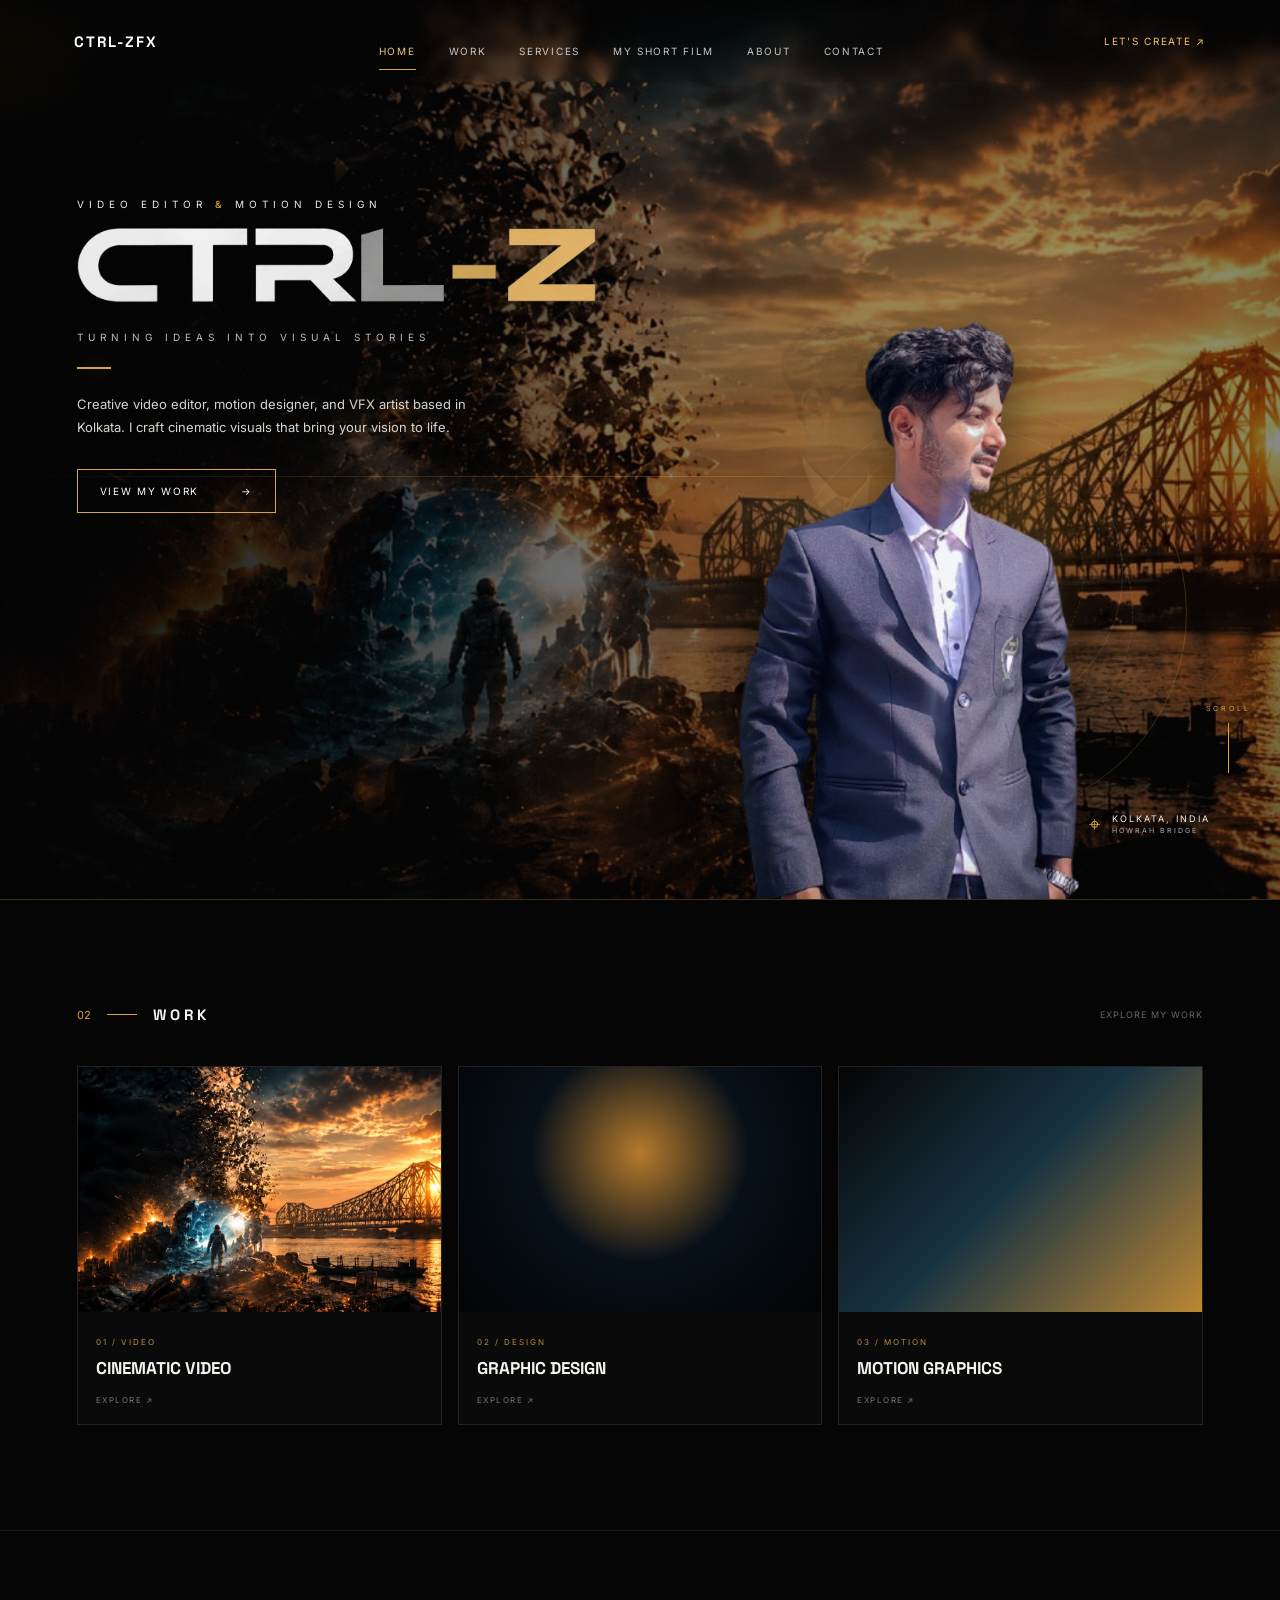
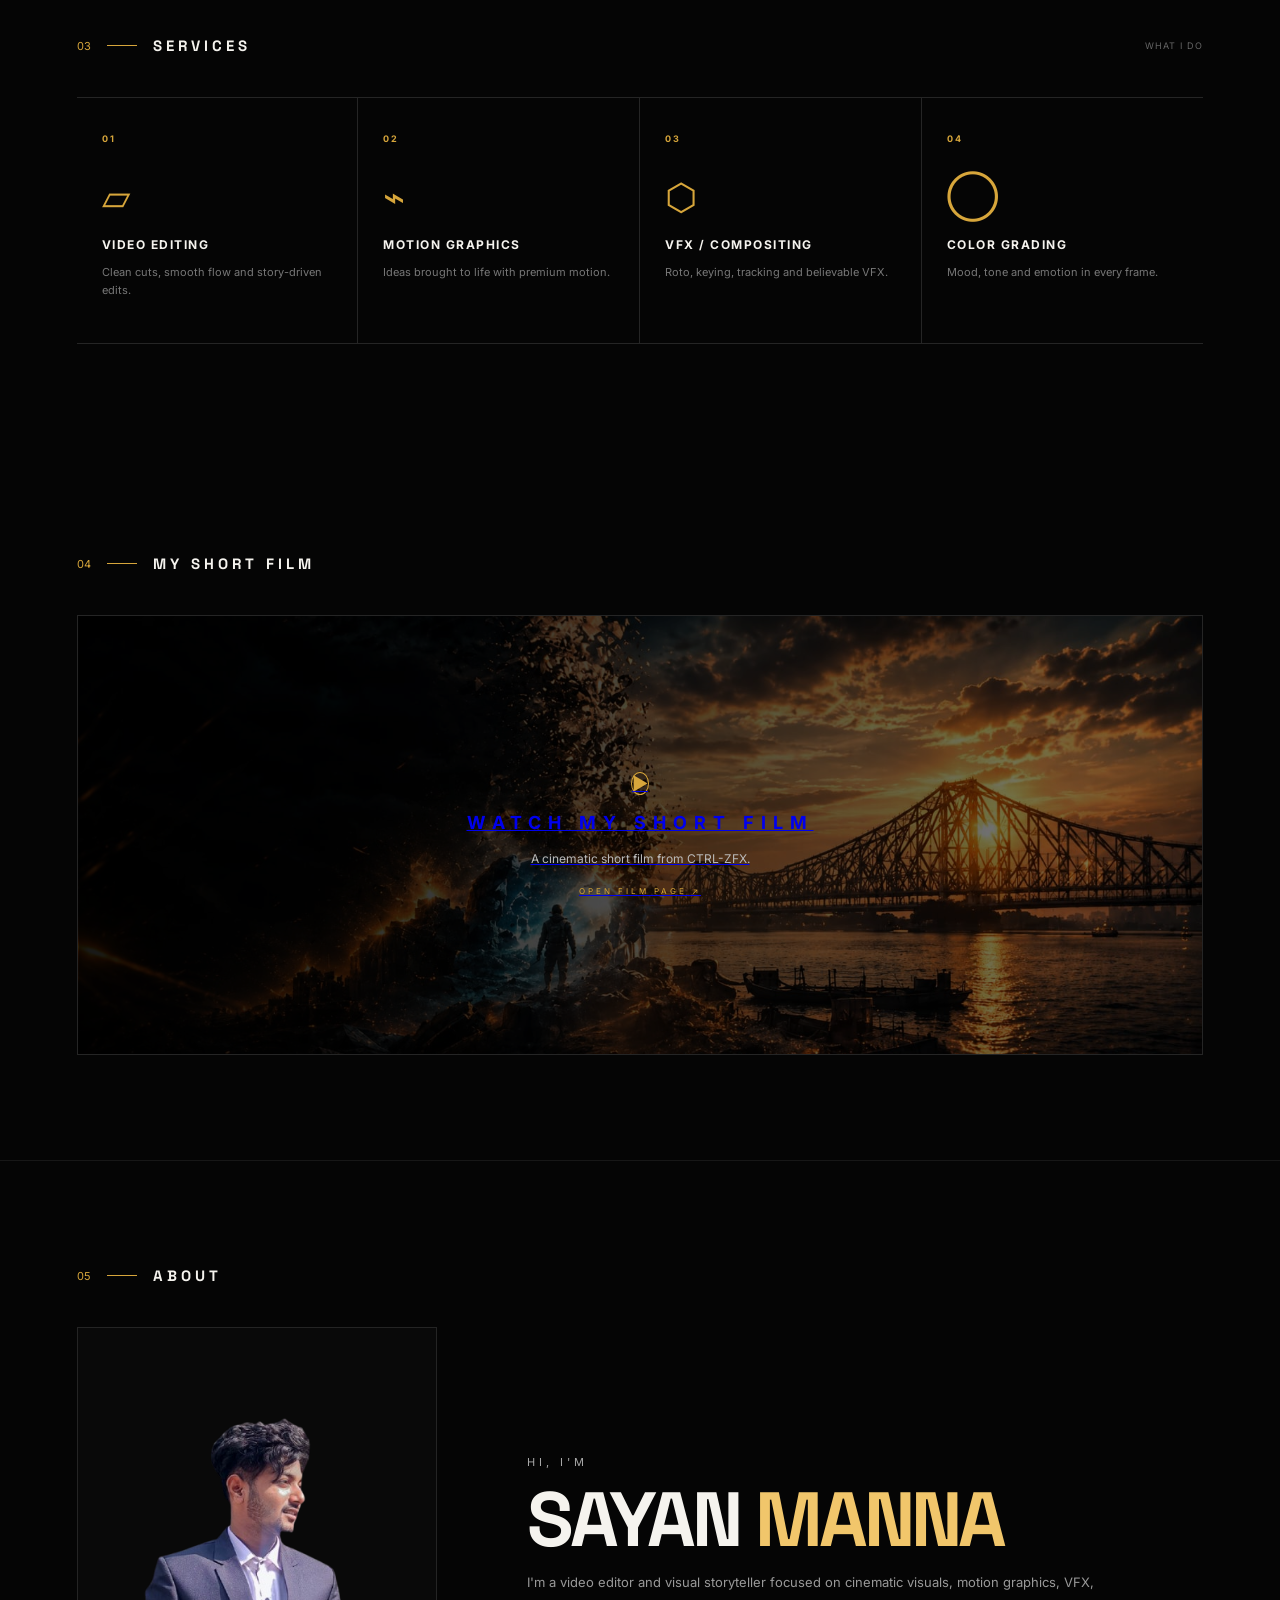
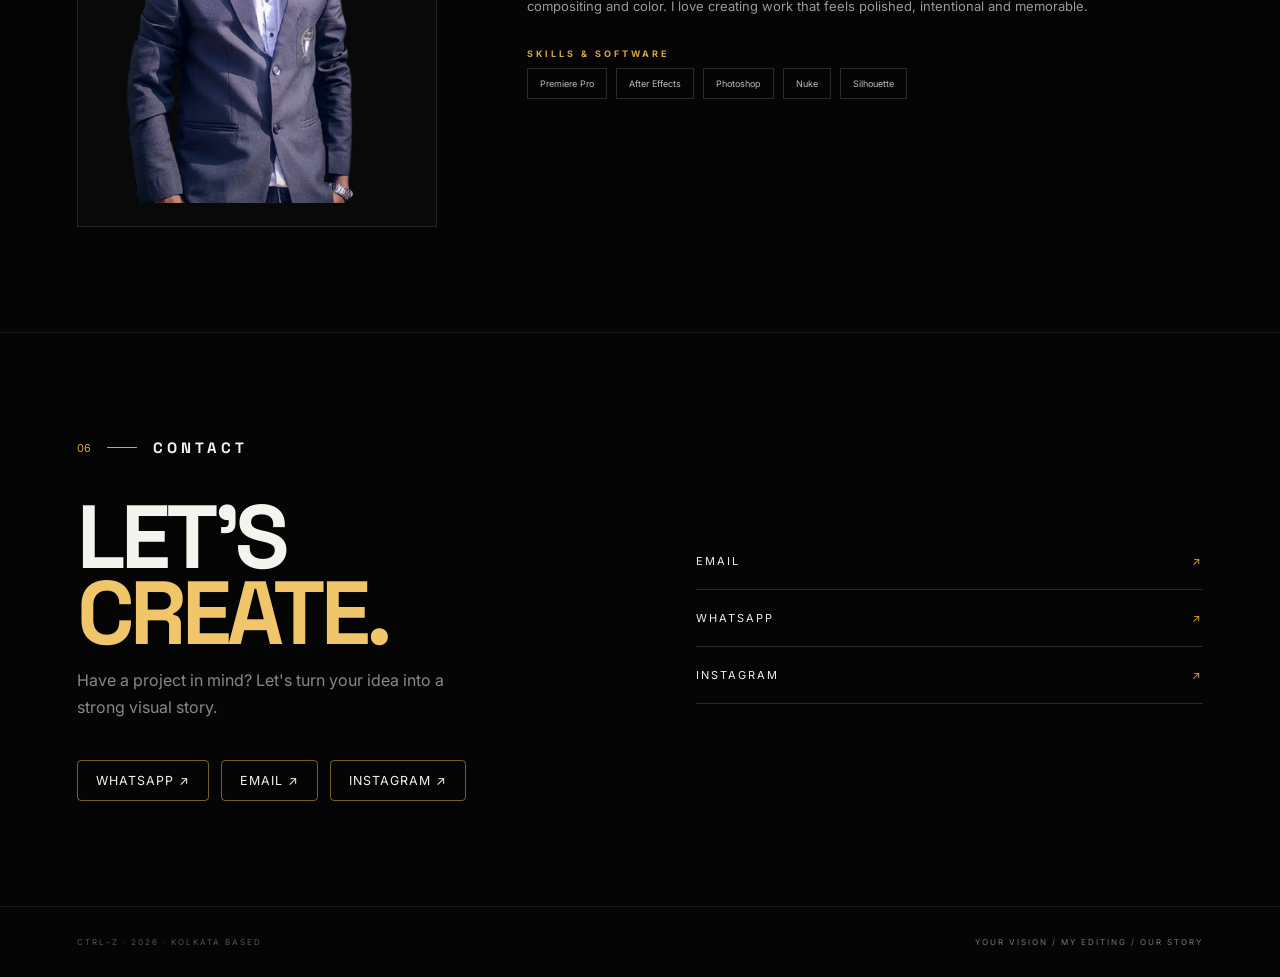
==== index.html @ b998c4f8 "Add files via upload" ====
<!doctype html>
<html lang="en">
<head>
<meta charset="utf-8"><meta name="viewport" content="width=device-width,initial-scale=1">
<meta name="description" content="Sayan Manna — Video Editor, Motion Designer & VFX Artist based in Kolkata.">
<title>Sayan Manna — Video Editor & Motion Design</title>
<link rel="preconnect" href="https://fonts.googleapis.com"><link rel="preconnect" href="https://fonts.gstatic.com" crossorigin>
<link href="https://fonts.googleapis.com/css2?family=Inter:wght@300;400;500;600;700;800&family=Space+Grotesk:wght@400;500;600;700&display=swap" rel="stylesheet">
<link rel="stylesheet" href="style.css">
</head>
<body>
<div class="grain"></div><div class="cursor-glow"></div>
<header class="nav" id="top">
  <a class="brand" href="#home"><span class="brand-name">CTRL-ZFX</span></a>
  <nav class="nav-links"><a class="active" href="#home">HOME</a><a href="#work">WORK</a><a href="#services">SERVICES</a><a href="my-short-film.html">MY SHORT FILM</a><a href="#about">ABOUT</a><a href="#contact">CONTACT</a></nav>
  <a class="nav-cta" href="#contact">LET'S CREATE <span>↗</span></a><button class="menu-btn" aria-label="Open menu">☰</button>
</header>

<main>
<section class="hero" id="home">
  <div class="hero-bg-wrap" aria-hidden="true">
    <img src="assets/hero-bg.png" class="hero-bg" alt="">
    <div class="hero-vignette"></div><div class="hero-gold-light"></div><div class="particles p1"></div><div class="particles p2"></div>
    <div class="horizon-line"></div>
  </div>
  <div class="hero-copy">
    <div class="eyebrow">VIDEO EDITOR <b>&</b> MOTION DESIGN</div>
    <div class="hero-logo-wrap"><img class="hero-logo" src="assets/ctrl-zfx-logo.png" alt="CTRL-ZFX logo"></div>
    <div class="tagline">TURNING IDEAS INTO VISUAL STORIES</div><div class="gold-line"></div>
    <p>Creative video editor, motion designer, and VFX artist based in Kolkata. I craft cinematic visuals that bring your vision to life.</p>
    <a class="button" href="#work">VIEW MY WORK <span>→</span></a>
  </div>
  <div class="hero-person-wrap" aria-hidden="true">
    <div class="orbit orbit-a"></div><div class="orbit orbit-b"></div><div class="person-aura"></div>
    <img src="assets/sayan-cutout.png" class="hero-person" alt="Sayan Manna">
    <div class="vfx-echo"><img src="assets/sayan-cutout.png" alt=""></div>
  </div>
  <div class="location"><span>⌖</span><div>KOLKATA, INDIA<br><small>HOWRAH BRIDGE</small></div></div>
  <div class="scroll-cue"><span>SCROLL</span><i></i></div>
</section>

<section class="work section" id="work">
  <div class="section-head"><span>02</span><i></i><h2>WORK</h2><em>EXPLORE MY WORK</em></div>
  <div class="work-grid category-grid">
    <a class="project category-card" href="cinematic-video.html"><div class="project-image one"></div><div class="project-meta"><small>01 / VIDEO</small><b>CINEMATIC VIDEO</b><span>EXPLORE ↗</span></div></a>
    <a class="project category-card" href="graphic-design.html"><div class="project-image two"></div><div class="project-meta"><small>02 / DESIGN</small><b>GRAPHIC DESIGN</b><span>EXPLORE ↗</span></div></a>
    <a class="project category-card" href="motion-graphics.html"><div class="project-image three"></div><div class="project-meta"><small>03 / MOTION</small><b>MOTION GRAPHICS</b><span>EXPLORE ↗</span></div></a>
  </div>
</section>

<section class="services section" id="services">
  <div class="section-head"><span>03</span><i></i><h2>SERVICES</h2><em>WHAT I DO</em></div>
  <div class="services-grid">
    <div><strong>01</strong><div class="icon">▱</div><h3>VIDEO EDITING</h3><p>Clean cuts, smooth flow and story-driven edits.</p></div>
    <div><strong>02</strong><div class="icon">⌁</div><h3>MOTION GRAPHICS</h3><p>Ideas brought to life with premium motion.</p></div>
    <div><strong>03</strong><div class="icon">⬡</div><h3>VFX / COMPOSITING</h3><p>Roto, keying, tracking and believable VFX.</p></div>
    <div><strong>04</strong><div class="icon">◯</div><h3>COLOR GRADING</h3><p>Mood, tone and emotion in every frame.</p></div>
  </div>
</section>

<section class="showreel section" id="showreel">
  <div class="section-head"><span>04</span><i></i><h2>MY SHORT FILM</h2></div>
  <a class="reel-box reel-link" href="my-short-film.html" aria-label="Open My Short Film page">
    <div class="reel-bg"></div><div class="reel-content"><span class="play">▶</span><h3>WATCH MY SHORT FILM</h3><p>A cinematic short film from CTRL-ZFX.</p><small>OPEN FILM PAGE ↗</small></div>
  </a>
</section>

<section class="about section" id="about">
  <div class="section-head"><span>05</span><i></i><h2>ABOUT</h2></div>
  <div class="about-grid">
    <div class="about-photo"><img src="assets/sayan-cutout.png" alt="Sayan Manna"></div>
    <div class="about-copy"><div class="mini">HI, I'M</div><h2>SAYAN <span>MANNA</span></h2><p>I'm a video editor and visual storyteller focused on cinematic visuals, motion graphics, VFX, compositing and color. I love creating work that feels polished, intentional and memorable.</p><div class="tools"><b>SKILLS & SOFTWARE</b><span>Premiere Pro</span><span>After Effects</span><span>Photoshop</span><span>Nuke</span><span>Silhouette</span></div></div>
  </div>
</section>

<section class="contact section" id="contact">
  <div class="section-head"><span>06</span><i></i><h2>CONTACT</h2></div>
  <div class="contact-grid"><div><h2>LET'S <span>CREATE.</span></h2><p>Have a project in mind? Let's turn your idea into a strong visual story.</p></div><div class="contact-links"><a href="mailto:sayanmannaFX@gmail.com">EMAIL <span>↗</span></a><a href="https://wa.me/919144721044" target="_blank" rel="noopener" target="_blank" rel="noopener">WHATSAPP <span>↗</span></a><a href="https://www.instagram.com/ssayanfx/" target="_blank" rel="noopener" target="_blank" rel="noopener">INSTAGRAM <span>↗</span></a></div></div>

<div class="contact-direct-links" style="display:flex;flex-wrap:wrap;gap:12px;margin-top:22px;">
  <a href="https://wa.me/919144721044" target="_blank" rel="noopener">WHATSAPP ↗</a>
  <a href="mailto:sayanmannaFX@gmail.com">EMAIL ↗</a>
  <a href="https://www.instagram.com/ssayanfx/" target="_blank" rel="noopener">INSTAGRAM ↗</a>
</div>

</section>
</main>
<footer>CTRL-Z · 2026 · KOLKATA BASED <span>YOUR VISION / MY EDITING / OUR STORY</span></footer>
<script src="script.js"></script>
</body></html>
---- style.css ----
:root{--bg:#050505;--gold:#d7a63b;--gold2:#f1c66b;--text:#f5f3ee;--muted:#9a9892;--line:rgba(215,166,59,.25)}*{box-sizing:border-box}html{scroll-behavior:smooth}body{margin:0;background:var(--bg);color:var(--text);font-family:Inter,Arial,sans-serif;overflow-x:hidden}.grain{position:fixed;inset:0;z-index:100;pointer-events:none;opacity:.045;background-image:url("data:image/svg+xml,%3Csvg xmlns='http://www.w3.org/2000/svg' width='160' height='160'%3E%3Cfilter id='n'%3E%3CfeTurbulence type='fractalNoise' baseFrequency='.8' numOctaves='3'/%3E%3C/filter%3E%3Crect width='100%25' height='100%25' filter='url(%23n)'/%3E%3C/svg%3E")}.cursor-glow{position:fixed;width:280px;height:280px;border-radius:50%;pointer-events:none;z-index:2;background:radial-gradient(circle,rgba(215,166,59,.08),transparent 68%);transform:translate(-50%,-50%)}.nav{position:fixed;z-index:80;left:0;right:0;top:0;height:82px;padding:0 5.8%;display:flex;align-items:center;background:linear-gradient(180deg,rgba(0,0,0,.82),rgba(0,0,0,0));backdrop-filter:blur(6px)}.brand{align-items:center;display:flex;align-items:center;gap:17px;color:#fff;text-decoration:none}.brand-name{font-family:"Space Grotesk";font-size:15px;letter-spacing:2px;font-weight:700;color:#fff}.brand-name::first-letter{color:#fff}
.brand-name{font-family:"Space Grotesk";font-size:15px;letter-spacing:2px;font-weight:700;color:#fff}.nav-links{display:flex;gap:33px;margin:auto}.nav-links a,.nav-cta{font-size:10px;letter-spacing:1.7px;color:#eee;text-decoration:none}.nav-links a{padding:32px 0 12px;opacity:.82}.nav-links a:hover,.nav-links a.active{color:var(--gold2);opacity:1}.nav-links a.active{border-bottom:1px solid var(--gold)}.nav-cta{color:var(--gold2)!important}.menu-btn{display:none;margin-left:auto;background:none;border:0;color:white;font-size:25px}.hero{height:100svh;min-height:720px;position:relative;overflow:hidden;border-bottom:1px solid var(--line);isolation:isolate}.hero-bg-wrap{position:absolute;inset:0;z-index:-5;overflow:hidden;background:#030405}.hero-bg{position:absolute;width:100%;height:100%;object-fit:cover;object-position:center;filter:brightness(.68) contrast(1.08) saturate(.92);animation:heroPan 18s ease-in-out infinite alternate}.hero-vignette{position:absolute;inset:0;background:radial-gradient(circle at 72% 45%,transparent 0 18%,rgba(0,0,0,.22) 45%,rgba(0,0,0,.82) 100%),linear-gradient(90deg,rgba(0,0,0,.72),rgba(0,0,0,.22) 50%,rgba(0,0,0,.12))}.hero-gold-light{position:absolute;width:45vw;height:45vw;right:3%;top:12%;border-radius:50%;background:radial-gradient(circle,rgba(232,171,60,.2),transparent 65%);filter:blur(22px);animation:pulse 6s ease-in-out infinite}.particles{position:absolute;inset:0;opacity:.3;background-image:radial-gradient(circle,rgba(238,187,83,.8) 0 1px,transparent 1.6px);background-size:95px 95px;mask-image:linear-gradient(90deg,transparent 5%,black 40%,transparent 90%)}.p1{animation:particleMove 20s linear infinite}.p2{background-size:145px 145px;opacity:.14;animation:particleMove 28s linear infinite reverse}.horizon-line{position:absolute;left:0;right:0;top:53%;height:1px;background:linear-gradient(90deg,transparent,rgba(215,166,59,.3),transparent);animation:linePulse 5s ease-in-out infinite}.hero-copy{position:absolute;z-index:10;left:6%;top:22%;width:43%}.eyebrow,.tagline{font-size:10px;letter-spacing:5px}.eyebrow b{color:var(--gold);font-weight:500}.hero-logo-wrap{margin:18px 0 26px;width:min(520px,100%);display:flex;align-items:center}.hero-logo{display:block;width:min(520px,100%);height:auto;object-fit:contain;filter:drop-shadow(0 8px 22px rgba(0,0,0,.45));animation:logoFloat 6s ease-in-out infinite}.tagline{color:#c6c3bc;margin-top:28px}.gold-line{width:34px;height:2px;background:var(--gold);margin:24px 0;box-shadow:0 0 18px rgba(215,166,59,.35)}.hero-copy>p{max-width:420px;font-size:13px;line-height:1.75;color:#d7d5cf}.button{display:inline-flex;gap:42px;align-items:center;margin-top:18px;padding:15px 22px;border:1px solid var(--gold);color:white;text-decoration:none;font-size:10px;letter-spacing:1.7px;transition:.35s}.button:hover{background:var(--gold);color:#050505;box-shadow:0 0 35px rgba(215,166,59,.2)}.hero-person-wrap{position:absolute;right:6%;bottom:0;width:42%;height:91%;z-index:8;display:flex;justify-content:center;align-items:flex-end}.hero-person{height:100%;max-width:100%;object-fit:contain;object-position:bottom center;position:relative;z-index:4;filter:drop-shadow(0 18px 28px rgba(0,0,0,.6));animation:float 6s ease-in-out infinite}.person-aura{position:absolute;bottom:7%;width:62%;height:75%;background:radial-gradient(ellipse,rgba(221,163,58,.28),transparent 65%);filter:blur(24px);animation:pulse 5s ease-in-out infinite}.vfx-echo{position:absolute;z-index:2;width:72%;height:76%;bottom:8%;left:-4%;opacity:.13;filter:grayscale(1) sepia(.5) blur(.3px);mask-image:linear-gradient(90deg,transparent,black 45%,transparent 85%);animation:echo 5s ease-in-out infinite}.vfx-echo img{height:100%;transform:translateX(-10%) scale(.95)}.orbit{position:absolute;border:1px solid rgba(215,166,59,.22);border-radius:50%;aspect-ratio:1;right:3%;bottom:10%;width:76%;z-index:1}.orbit:after{content:"";position:absolute;inset:13%;border:1px dashed rgba(215,166,59,.18);border-radius:50%}.orbit-a{animation:spin 14s linear infinite}.orbit-b{width:54%;bottom:22%;right:15%;border-color:rgba(255,255,255,.1);animation:spin 9s linear infinite reverse}.location{position:absolute;right:5.5%;bottom:7%;z-index:12;display:flex;gap:10px;align-items:center;font-size:9px;letter-spacing:2px}.location span{font-size:20px;color:var(--gold)}.location small{font-size:7px;color:#aaa}.scroll-cue{position:absolute;right:2.3%;bottom:14%;display:flex;flex-direction:column;align-items:center;gap:10px;color:var(--gold);font-size:7px;letter-spacing:3px}.scroll-cue i{width:1px;height:50px;background:var(--gold);animation:scrollLine 2s ease-in-out infinite}.section{padding:105px 6%;background:#050505}.section-head{display:flex;align-items:center;gap:16px;margin-bottom:42px}.section-head>span{font-size:11px;color:var(--gold)}.section-head>i{width:30px;height:1px;background:var(--gold)}.section-head h2{margin:0;font-family:"Space Grotesk";font-size:15px;letter-spacing:4px}.section-head em{margin-left:auto;font-style:normal;color:#666;font-size:9px;letter-spacing:1px}.work-grid{display:grid;grid-template-columns:1.3fr 1fr 1fr;gap:16px}.project{background:#0a0a0a;border:1px solid #222;overflow:hidden;transition:.45s}.project:hover{transform:translateY(-6px);border-color:rgba(215,166,59,.5)}.project.tall{grid-row:span 2}.project-image{height:245px;background-size:cover;background-position:center;transition:.8s}.project.tall .project-image{height:520px}.project:hover .project-image{transform:scale(1.04)}.one{background-image:url('assets/hero-bg.png')}.two{background:radial-gradient(circle at 50% 35%,#b57b2c,#071019 45%,#030303)}.three{background:linear-gradient(135deg,#050505,#183342 48%,#bc8734)}.four{background:radial-gradient(circle at 70% 35%,#c08b37,#1c1309 25%,#030303 70%)}.project-meta{padding:17px 18px}.project-meta small{font-size:8px;letter-spacing:2px;color:#b88b3c}.project-meta b{display:block;margin:8px 0;font-family:"Space Grotesk";font-size:17px}.project-meta span{font-size:8px;letter-spacing:1.5px;color:#777}.services{border-top:1px solid #171717}.services-grid{display:grid;grid-template-columns:repeat(4,1fr);border-top:1px solid #252525;border-bottom:1px solid #252525}.services-grid>div{padding:28px 25px;border-right:1px solid #252525;min-height:245px}.services-grid>div:last-child{border-right:0}.services-grid strong{color:var(--gold);font-size:9px;letter-spacing:2px}.icon{font-size:37px;color:var(--gold);margin:28px 0 18px}.services h3{font-size:12px;letter-spacing:1.5px}.services p{font-size:11px;color:#777;line-height:1.6}.reel-box{height:440px;position:relative;overflow:hidden;border:1px solid #252525;display:grid;place-items:center}.reel-bg{position:absolute;inset:0;background-image:linear-gradient(90deg,rgba(0,0,0,.86),rgba(0,0,0,.2)),url('assets/hero-bg.png');background-size:cover;background-position:center;filter:brightness(.65);animation:heroPan 22s ease-in-out infinite alternate}.reel-content{position:relative;text-align:center;z-index:2}.play{width:78px;height:78px;border:1px solid var(--gold);border-radius:50%;background:rgba(0,0,0,.25);color:var(--gold);font-size:18px;cursor:pointer;transition:.35s}.play:hover{background:var(--gold);color:#050505;transform:scale(1.08)}.reel-content h3{letter-spacing:7px;font-size:18px}.reel-content p{color:#bbb;font-size:12px}.reel-content small{font-size:8px;letter-spacing:3px;color:var(--gold)}.about{border-top:1px solid #171717}.about-grid{display:grid;grid-template-columns:32% 1fr;gap:8%;align-items:center}.about-photo{height:500px;background:#090909;border:1px solid #242424;display:flex;justify-content:center;align-items:flex-end;overflow:hidden}.about-photo img{height:100%;max-width:100%;object-fit:contain}.mini{font-size:11px;letter-spacing:4px;color:#aaa}.about-copy h2{font-family:"Space Grotesk";font-size:clamp(45px,6vw,90px);line-height:.85;letter-spacing:-4px;margin:18px 0}.about-copy h2 span{color:var(--gold2)}.about-copy>p{max-width:610px;color:#999;font-size:13px;line-height:1.85}.tools{display:flex;flex-wrap:wrap;gap:9px;margin-top:30px}.tools b{width:100%;font-size:9px;letter-spacing:3px;color:var(--gold)}.tools span{border:1px solid #292929;padding:9px 12px;font-size:9px;color:#bbb}.contact{border-top:1px solid #171717}.contact-grid{display:grid;grid-template-columns:1fr 1fr;gap:10%;align-items:center}.contact-grid h2{font-family:"Space Grotesk";font-size:clamp(55px,7vw,100px);line-height:.85;letter-spacing:-5px;margin:0}.contact-grid h2 span{color:var(--gold2)}.contact-grid p{color:#888;max-width:400px;line-height:1.7}.contact-links{display:flex;flex-direction:column}.contact-links a{display:flex;justify-content:space-between;padding:21px 0;border-bottom:1px solid #292929;color:#eee;text-decoration:none;font-size:11px;letter-spacing:2px;transition:.3s}.contact-links a:hover{color:var(--gold2);padding-left:10px}.contact-links span{color:var(--gold)}footer{padding:30px 6%;border-top:1px solid #181818;color:#555;font-size:8px;letter-spacing:2px;display:flex;justify-content:space-between}footer span{color:#777}@keyframes heroPan{from{transform:scale(1.02) translate3d(-.5%,0,0)}to{transform:scale(1.1) translate3d(1.4%,-1%,0)}}@keyframes pulse{0%,100%{opacity:.5;transform:scale(.96)}50%{opacity:1;transform:scale(1.08)}}@keyframes particleMove{to{background-position:0 190px}}@keyframes linePulse{0%,100%{opacity:.2}50%{opacity:.8}}@keyframes float{0%,100%{transform:translateY(0)}50%{transform:translateY(-8px)}}@keyframes logoFloat{0%,100%{transform:translateY(0) scale(1)}50%{transform:translateY(-4px) scale(1.012)}}@keyframes echo{0%,100%{transform:translateX(0);opacity:.08}50%{transform:translateX(18px);opacity:.18}}@keyframes spin{to{transform:rotate(360deg)}}@keyframes scrollLine{0%,100%{height:35px;opacity:.5}50%{height:58px;opacity:1}}@media(max-width:900px){.nav{height:68px;padding:0 5%}.nav-links,.nav-cta{display:none}.menu-btn{display:block}.hero{min-height:760px}.hero-copy{left:6%;top:18%;width:86%}.hero-logo-wrap{width:min(390px,100%)}.hero-person-wrap{width:64%;height:62%;right:-2%}.location{bottom:3%;right:5%}.scroll-cue{display:none}.work-grid{grid-template-columns:1fr 1fr}.project.tall{grid-row:auto}.project.tall .project-image,.project-image{height:300px}.services-grid{grid-template-columns:1fr 1fr}.about-grid,.contact-grid{grid-template-columns:1fr;gap:35px}.about-photo{height:420px}}@media(max-width:560px){.brand-name{display:none}.hero{min-height:730px}.hero-bg{object-position:58% center}.hero-copy{top:16%}.eyebrow,.tagline{font-size:8px;letter-spacing:3px}.hero-logo-wrap{width:min(330px,100%)}.hero-copy>p{font-size:11px;max-width:300px}.hero-person-wrap{width:82%;height:56%;right:-12%}.location{font-size:8px}.section{padding:75px 6%}.section-head em{display:none}.work-grid,.services-grid{grid-template-columns:1fr}.project.tall .project-image,.project-image{height:270px}.reel-box{height:320px}.about-photo{height:380px}.contact-grid h2{font-size:60px}footer{display:block;line-height:2}footer span{display:block;margin-top:8px}}

/* WORK CATEGORY PAGES */
.category-grid{grid-template-columns:repeat(3,1fr)}
.category-card{text-decoration:none;color:inherit;display:block;cursor:pointer}
.category-card .project-image{transition:transform .6s ease,filter .6s ease}
.category-card:hover .project-image{transform:scale(1.04);filter:brightness(1.12)}
.page-shell{min-height:100vh;padding:140px 6vw 80px;background:radial-gradient(circle at 50% 0%,rgba(190,150,60,.10),transparent 35%),#050505}
.category-hero{max-width:1200px;margin:0 auto 55px}
.category-kicker{font-size:12px;letter-spacing:.28em;color:#b99a5b;margin-bottom:18px}
.category-hero h1{font-size:clamp(42px,8vw,96px);line-height:.95;margin:0;text-transform:uppercase;letter-spacing:-.04em}
.category-hero p{max-width:650px;color:#aaa;line-height:1.7;margin-top:24px}
.project-list{max-width:1200px;margin:auto;display:grid;grid-template-columns:repeat(2,1fr);gap:22px}
.media-card{border:1px solid rgba(255,255,255,.1);background:#0a0a0a;overflow:hidden}
.media-card .media-placeholder{aspect-ratio:16/9;background:linear-gradient(135deg,#111,#1a1a1a);display:flex;align-items:center;justify-content:center;color:#777;letter-spacing:.16em;font-size:11px}
.media-card .media-info{padding:20px}.media-card h3{margin:0 0 8px;font-size:18px}.media-card p{margin:0;color:#888;font-size:13px}
.drive-note{max-width:1200px;margin:35px auto 0;padding:20px;border:1px solid rgba(190,150,60,.25);color:#aaa;font-size:13px;line-height:1.7}
.back-link{display:inline-block;margin-top:32px;color:#c8a65b;text-decoration:none;font-size:12px;letter-spacing:.15em}
@media(max-width:800px){.category-grid,.project-list{grid-template-columns:1fr}.page-shell{padding-top:110px}}

/* Direct contact links */
.contact-direct-links a{
  display:inline-flex;
  align-items:center;
  justify-content:center;
  padding:12px 18px;
  border:1px solid rgba(212,175,55,.55);
  border-radius:4px;
  color:inherit;
  text-decoration:none;
  letter-spacing:.08em;
  font-size:.78rem;
  transition:transform .2s ease, background .2s ease, border-color .2s ease;
}
.contact-direct-links a:hover{
  transform:translateY(-2px);
  background:rgba(212,175,55,.08);
  border-color:rgba(212,175,55,.9);
}
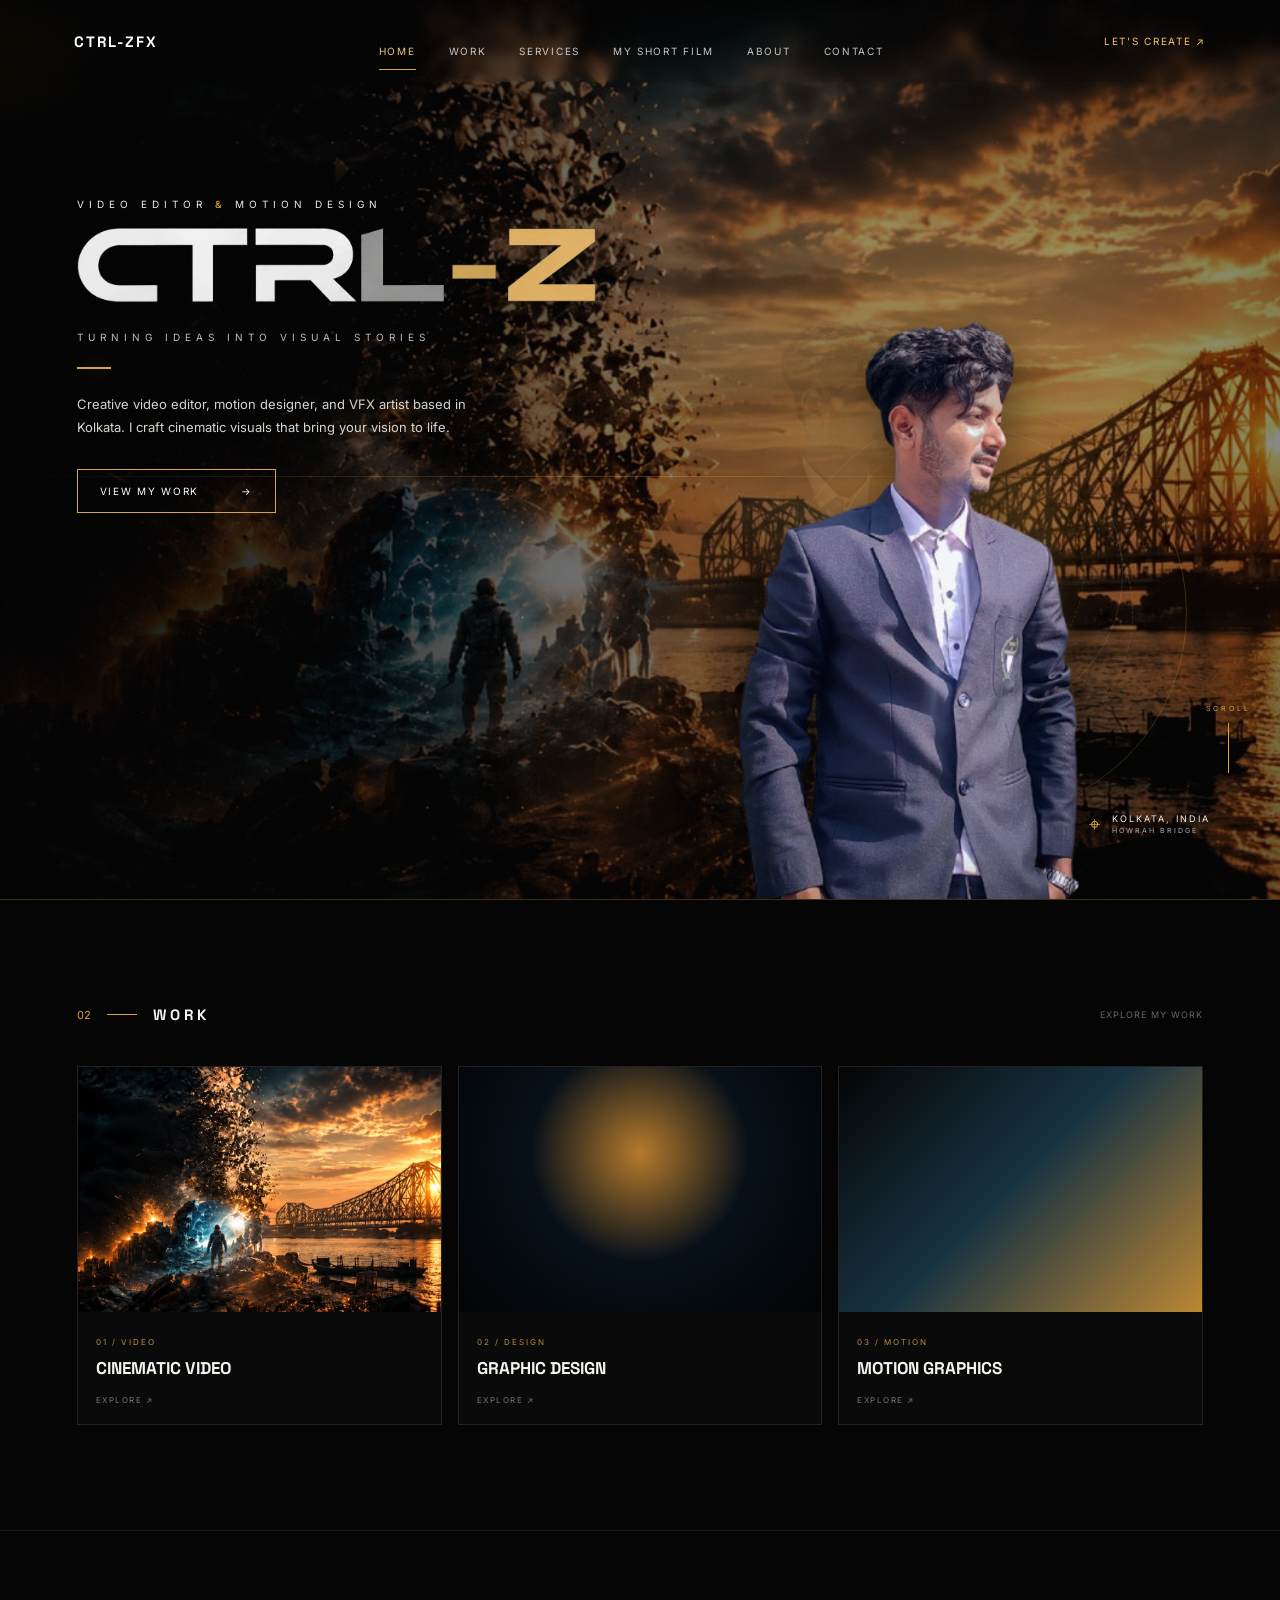
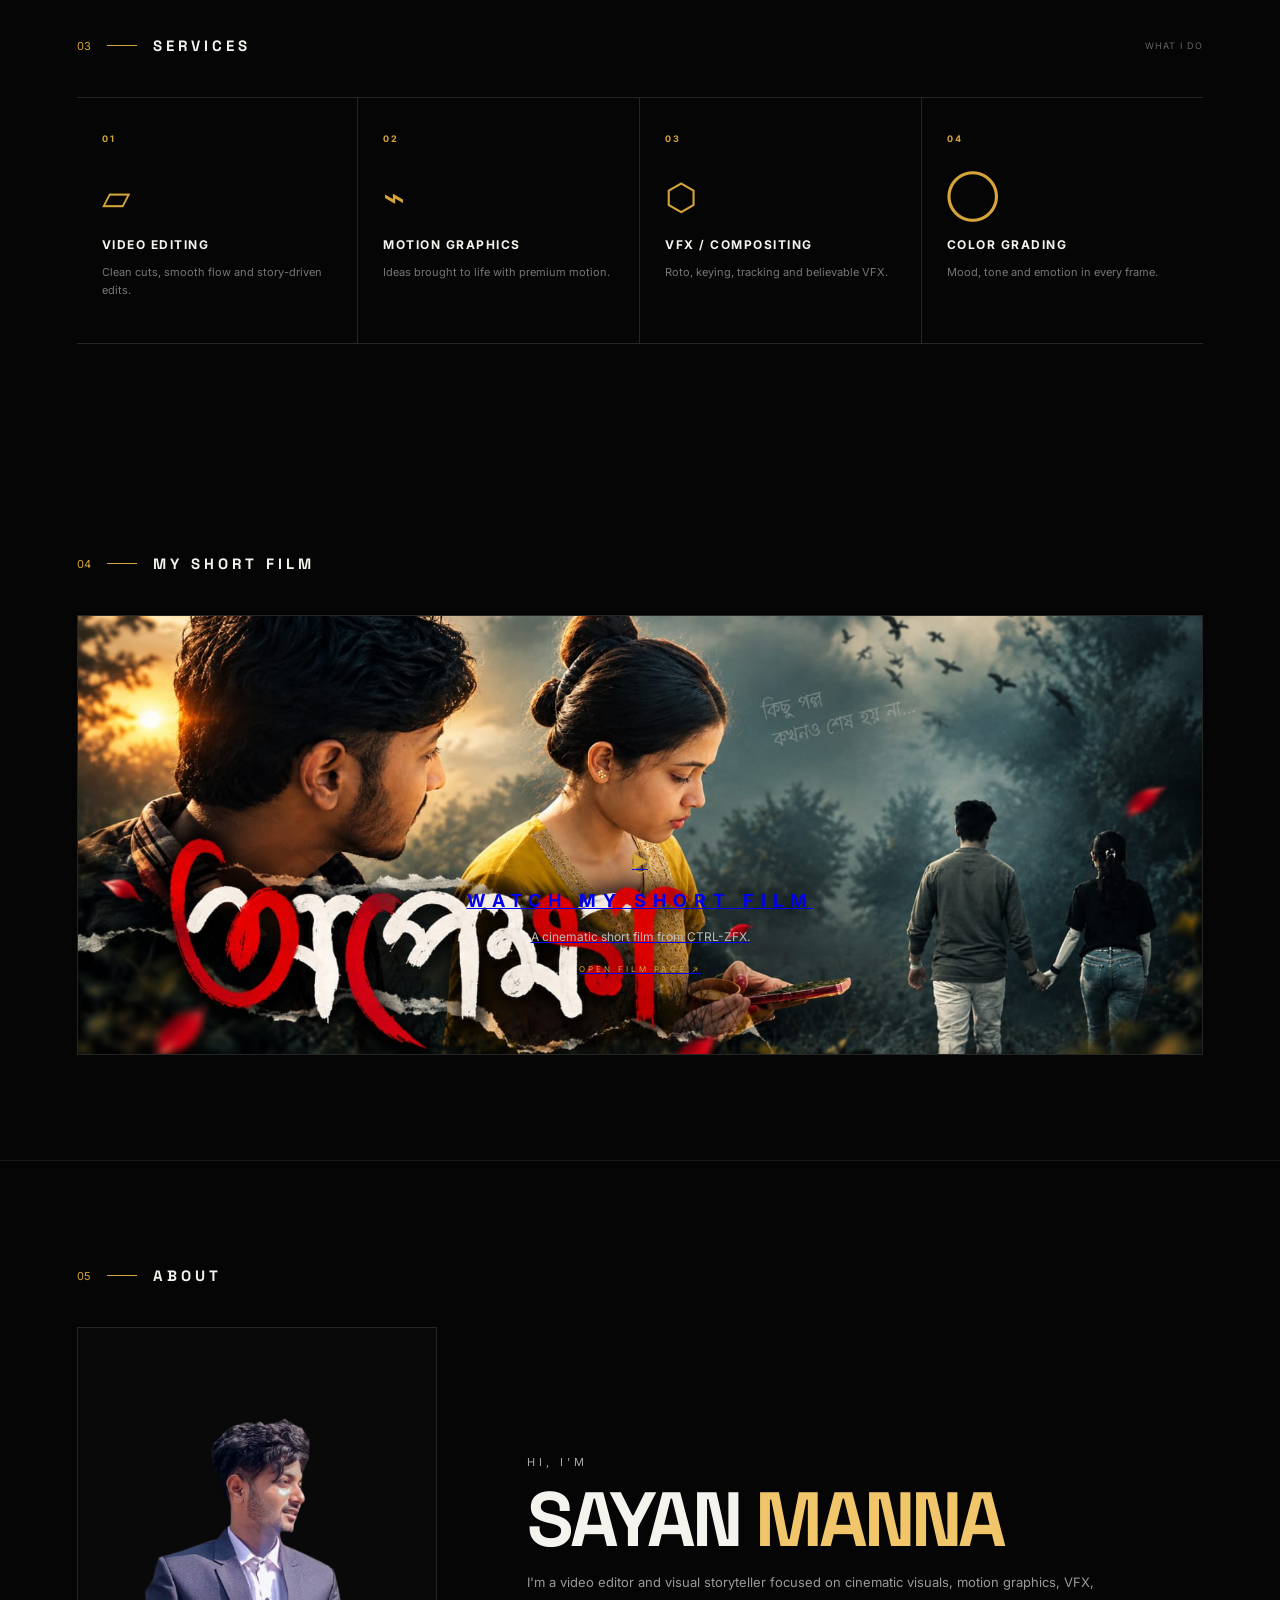
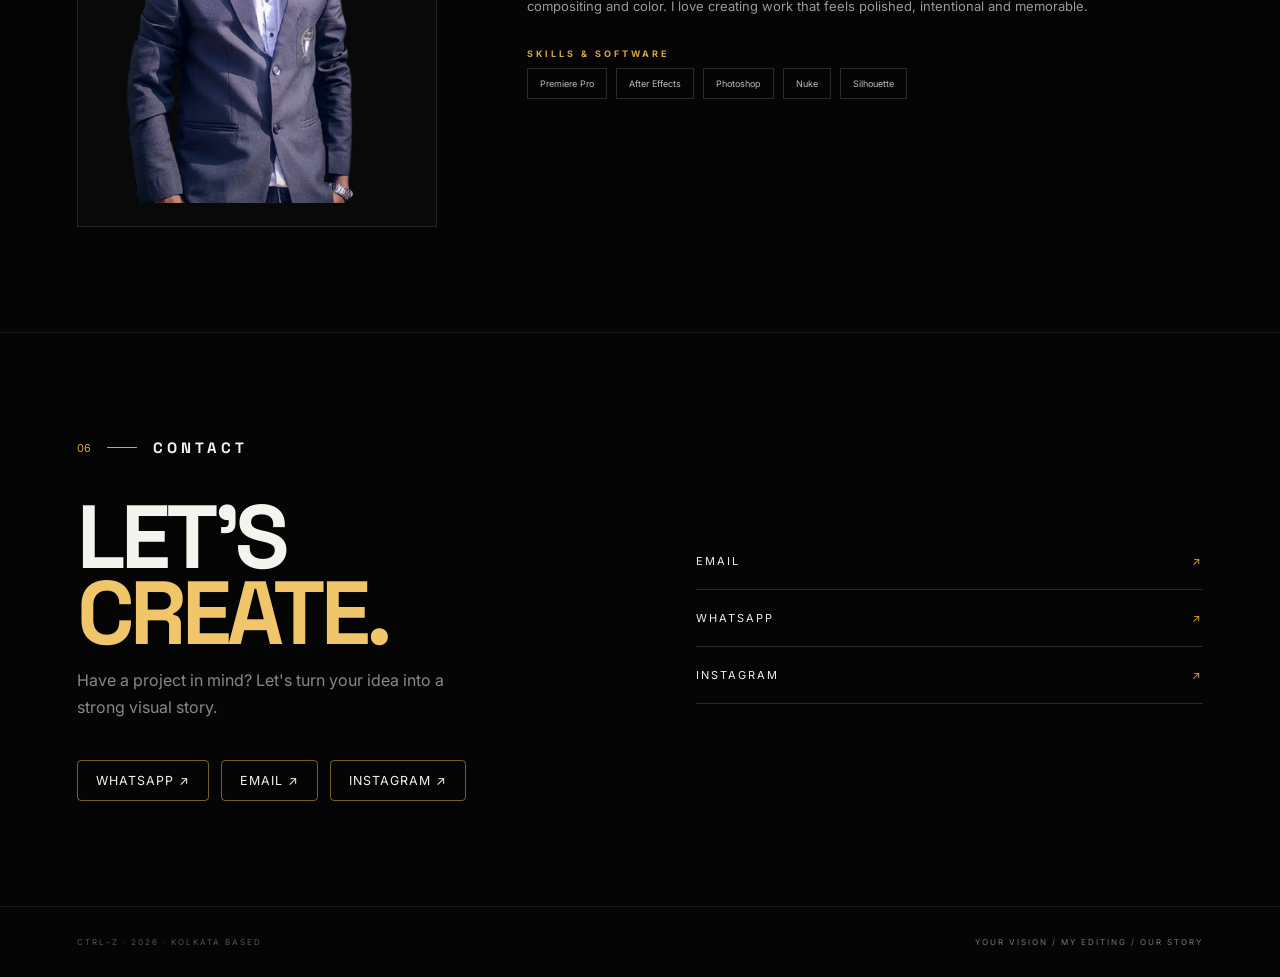
==== commit 14f9c770: "Add files via upload" ====
--- a/index.html
+++ b/index.html
@@ -61,7 +61,7 @@
 <section class="showreel section" id="showreel">
   <div class="section-head"><span>04</span><i></i><h2>MY SHORT FILM</h2></div>
   <a class="reel-box reel-link" href="my-short-film.html" aria-label="Open My Short Film page">
-    <div class="reel-bg"></div><div class="reel-content"><span class="play">▶</span><h3>WATCH MY SHORT FILM</h3><p>A cinematic short film from CTRL-ZFX.</p><small>OPEN FILM PAGE ↗</small></div>
+    <img class="short-film-thumb" src="assets/short-film-thumbnail.jfif" alt="My Short Film thumbnail"><div class="reel-overlay"></div><div class="reel-content"><span class="play">▶</span><h3>WATCH MY SHORT FILM</h3><p>A cinematic short film from CTRL-ZFX.</p><small>OPEN FILM PAGE ↗</small></div>
   </a>
 </section>
 
--- a/style.css
+++ b/style.css
@@ -38,3 +38,18 @@
   background:rgba(212,175,55,.08);
   border-color:rgba(212,175,55,.9);
 }
+
+.services-counter{text-align:center;margin-top:40px;padding:28px 20px;border-top:1px solid rgba(212,175,55,.22);border-bottom:1px solid rgba(212,175,55,.22)}.counter-number{font-size:clamp(2.6rem,6vw,5rem);line-height:1;font-weight:700}.counter-label{margin-top:10px;font-size:.72rem;letter-spacing:.22em;opacity:.72}
+
+.short-film-thumb{
+  display:block;
+  width:100%;
+  aspect-ratio:16/9;
+  object-fit:cover;
+  border-radius:inherit;
+}
+.reel-box .short-film-thumb + *{
+  position:relative;
+}
+
+.reel-box .short-film-thumb{position:absolute;inset:0;width:100%;height:100%;object-fit:cover;z-index:0;transition:transform .8s ease}.reel-box:hover .short-film-thumb{transform:scale(1.04)}.reel-overlay{position:absolute;inset:0;background:linear-gradient(90deg,rgba(0,0,0,.72),rgba(0,0,0,.28) 55%,rgba(0,0,0,.5));z-index:1}.reel-content{position:relative;z-index:2}
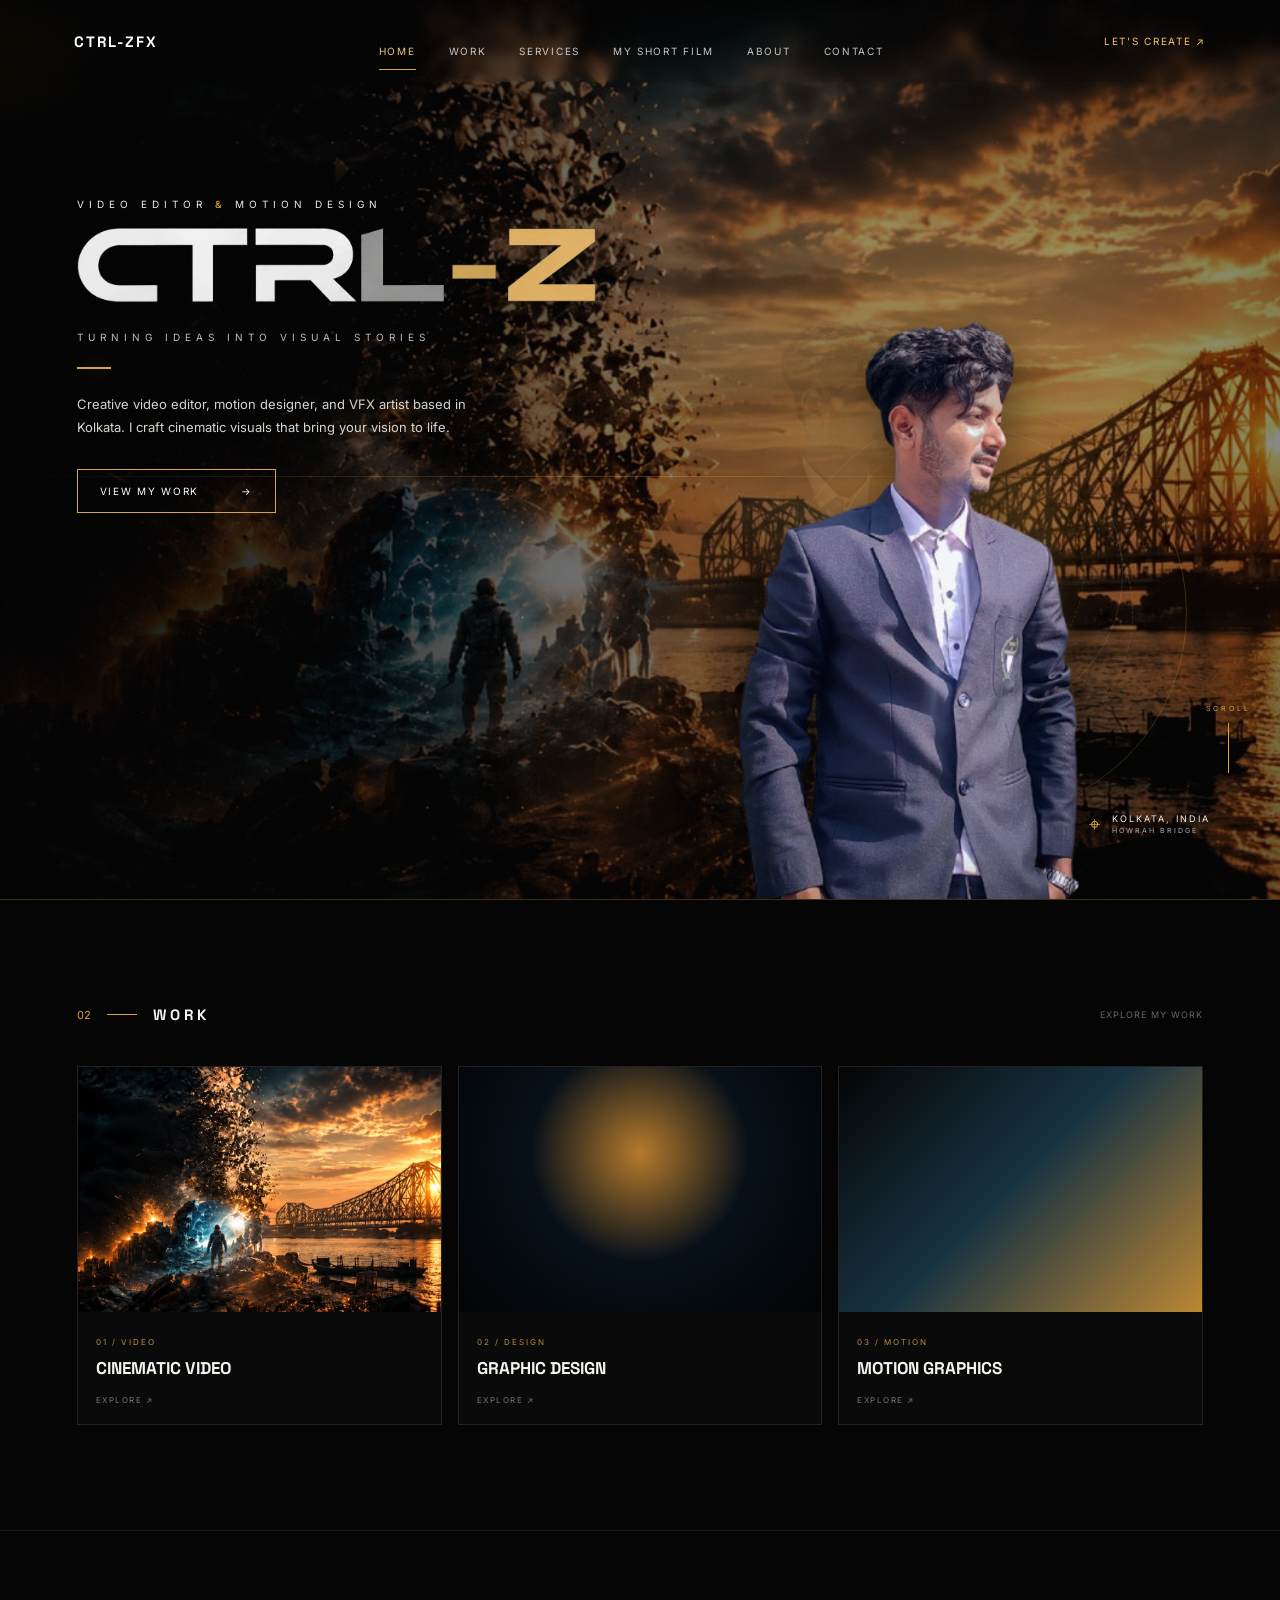
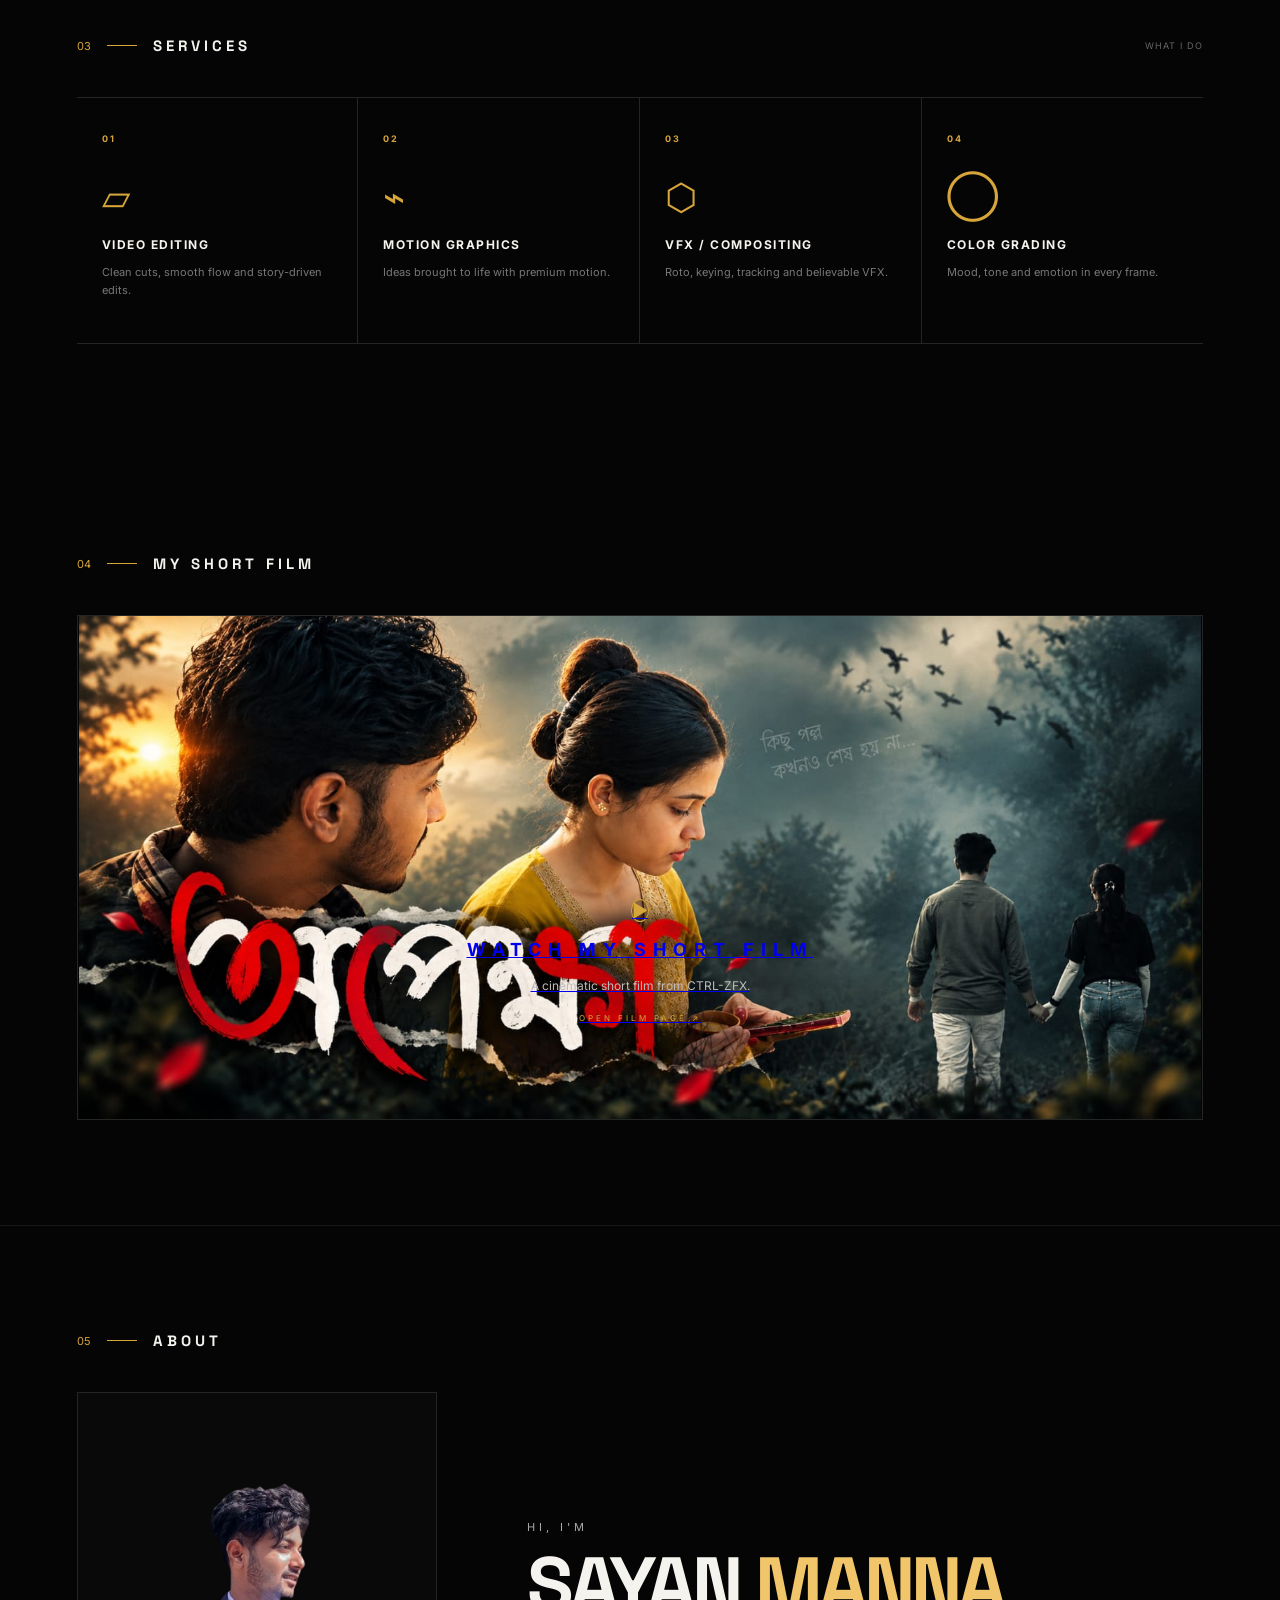
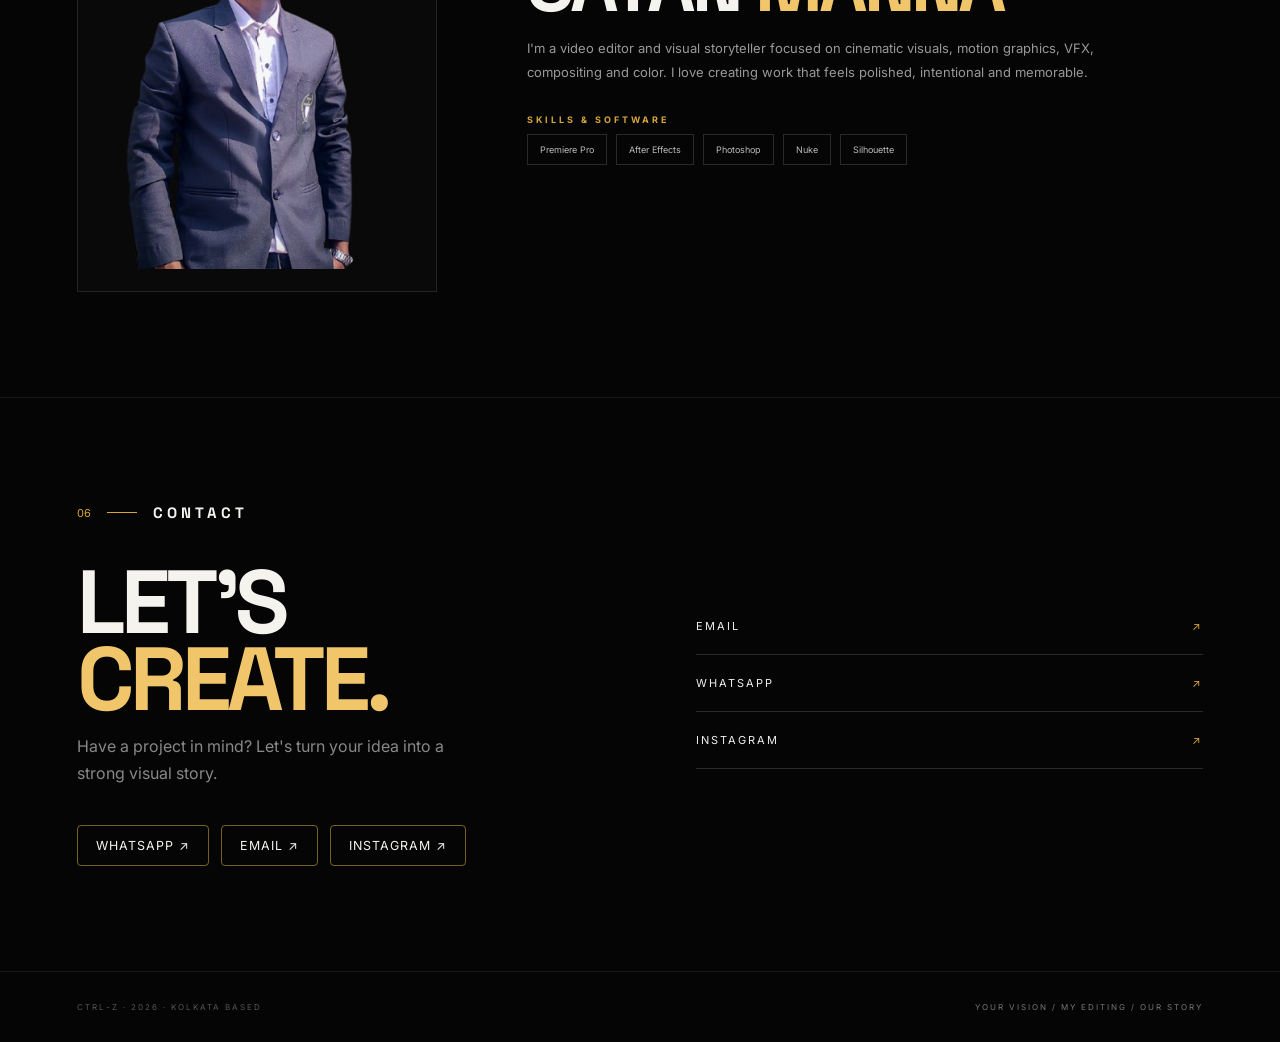
==== commit 766d1560: "Add files via upload" ====
--- a/index.html
+++ b/index.html
@@ -9,11 +9,11 @@
 <link rel="stylesheet" href="style.css">
 </head>
 <body>
-<div class="grain"></div><div class="cursor-glow"></div>
+<div class="grain" aria-hidden="true"></div><div class="cursor-glow" aria-hidden="true"></div>
 <header class="nav" id="top">
   <a class="brand" href="#home"><span class="brand-name">CTRL-ZFX</span></a>
   <nav class="nav-links"><a class="active" href="#home">HOME</a><a href="#work">WORK</a><a href="#services">SERVICES</a><a href="my-short-film.html">MY SHORT FILM</a><a href="#about">ABOUT</a><a href="#contact">CONTACT</a></nav>
-  <a class="nav-cta" href="#contact">LET'S CREATE <span>↗</span></a><button class="menu-btn" aria-label="Open menu">☰</button>
+  <a class="nav-cta" href="#contact">LET'S CREATE <span>↗</span></a><button class="menu-btn" aria-label="Open menu" aria-expanded="false">☰</button>
 </header>
 
 <main>
@@ -61,14 +61,14 @@
 <section class="showreel section" id="showreel">
   <div class="section-head"><span>04</span><i></i><h2>MY SHORT FILM</h2></div>
   <a class="reel-box reel-link" href="my-short-film.html" aria-label="Open My Short Film page">
-    <img class="short-film-thumb" src="assets/short-film-thumbnail.jfif" alt="My Short Film thumbnail"><div class="reel-overlay"></div><div class="reel-content"><span class="play">▶</span><h3>WATCH MY SHORT FILM</h3><p>A cinematic short film from CTRL-ZFX.</p><small>OPEN FILM PAGE ↗</small></div>
+    <img class="short-film-thumb" src="assets/short-film-thumbnail.jfif" alt="My Short Film thumbnail" loading="lazy"><div class="reel-overlay"></div><div class="reel-content"><span class="play">▶</span><h3>WATCH MY SHORT FILM</h3><p>A cinematic short film from CTRL-ZFX.</p><small>OPEN FILM PAGE ↗</small></div>
   </a>
 </section>
 
 <section class="about section" id="about">
   <div class="section-head"><span>05</span><i></i><h2>ABOUT</h2></div>
   <div class="about-grid">
-    <div class="about-photo"><img src="assets/sayan-cutout.png" alt="Sayan Manna"></div>
+    <div class="about-photo"><img src="assets/sayan-cutout.png" alt="Sayan Manna" loading="lazy"></div>
     <div class="about-copy"><div class="mini">HI, I'M</div><h2>SAYAN <span>MANNA</span></h2><p>I'm a video editor and visual storyteller focused on cinematic visuals, motion graphics, VFX, compositing and color. I love creating work that feels polished, intentional and memorable.</p><div class="tools"><b>SKILLS & SOFTWARE</b><span>Premiere Pro</span><span>After Effects</span><span>Photoshop</span><span>Nuke</span><span>Silhouette</span></div></div>
   </div>
 </section>
--- a/style.css
+++ b/style.css
@@ -1,5 +1,5 @@
 :root{--bg:#050505;--gold:#d7a63b;--gold2:#f1c66b;--text:#f5f3ee;--muted:#9a9892;--line:rgba(215,166,59,.25)}*{box-sizing:border-box}html{scroll-behavior:smooth}body{margin:0;background:var(--bg);color:var(--text);font-family:Inter,Arial,sans-serif;overflow-x:hidden}.grain{position:fixed;inset:0;z-index:100;pointer-events:none;opacity:.045;background-image:url("data:image/svg+xml,%3Csvg xmlns='http://www.w3.org/2000/svg' width='160' height='160'%3E%3Cfilter id='n'%3E%3CfeTurbulence type='fractalNoise' baseFrequency='.8' numOctaves='3'/%3E%3C/filter%3E%3Crect width='100%25' height='100%25' filter='url(%23n)'/%3E%3C/svg%3E")}.cursor-glow{position:fixed;width:280px;height:280px;border-radius:50%;pointer-events:none;z-index:2;background:radial-gradient(circle,rgba(215,166,59,.08),transparent 68%);transform:translate(-50%,-50%)}.nav{position:fixed;z-index:80;left:0;right:0;top:0;height:82px;padding:0 5.8%;display:flex;align-items:center;background:linear-gradient(180deg,rgba(0,0,0,.82),rgba(0,0,0,0));backdrop-filter:blur(6px)}.brand{align-items:center;display:flex;align-items:center;gap:17px;color:#fff;text-decoration:none}.brand-name{font-family:"Space Grotesk";font-size:15px;letter-spacing:2px;font-weight:700;color:#fff}.brand-name::first-letter{color:#fff}
-.brand-name{font-family:"Space Grotesk";font-size:15px;letter-spacing:2px;font-weight:700;color:#fff}.nav-links{display:flex;gap:33px;margin:auto}.nav-links a,.nav-cta{font-size:10px;letter-spacing:1.7px;color:#eee;text-decoration:none}.nav-links a{padding:32px 0 12px;opacity:.82}.nav-links a:hover,.nav-links a.active{color:var(--gold2);opacity:1}.nav-links a.active{border-bottom:1px solid var(--gold)}.nav-cta{color:var(--gold2)!important}.menu-btn{display:none;margin-left:auto;background:none;border:0;color:white;font-size:25px}.hero{height:100svh;min-height:720px;position:relative;overflow:hidden;border-bottom:1px solid var(--line);isolation:isolate}.hero-bg-wrap{position:absolute;inset:0;z-index:-5;overflow:hidden;background:#030405}.hero-bg{position:absolute;width:100%;height:100%;object-fit:cover;object-position:center;filter:brightness(.68) contrast(1.08) saturate(.92);animation:heroPan 18s ease-in-out infinite alternate}.hero-vignette{position:absolute;inset:0;background:radial-gradient(circle at 72% 45%,transparent 0 18%,rgba(0,0,0,.22) 45%,rgba(0,0,0,.82) 100%),linear-gradient(90deg,rgba(0,0,0,.72),rgba(0,0,0,.22) 50%,rgba(0,0,0,.12))}.hero-gold-light{position:absolute;width:45vw;height:45vw;right:3%;top:12%;border-radius:50%;background:radial-gradient(circle,rgba(232,171,60,.2),transparent 65%);filter:blur(22px);animation:pulse 6s ease-in-out infinite}.particles{position:absolute;inset:0;opacity:.3;background-image:radial-gradient(circle,rgba(238,187,83,.8) 0 1px,transparent 1.6px);background-size:95px 95px;mask-image:linear-gradient(90deg,transparent 5%,black 40%,transparent 90%)}.p1{animation:particleMove 20s linear infinite}.p2{background-size:145px 145px;opacity:.14;animation:particleMove 28s linear infinite reverse}.horizon-line{position:absolute;left:0;right:0;top:53%;height:1px;background:linear-gradient(90deg,transparent,rgba(215,166,59,.3),transparent);animation:linePulse 5s ease-in-out infinite}.hero-copy{position:absolute;z-index:10;left:6%;top:22%;width:43%}.eyebrow,.tagline{font-size:10px;letter-spacing:5px}.eyebrow b{color:var(--gold);font-weight:500}.hero-logo-wrap{margin:18px 0 26px;width:min(520px,100%);display:flex;align-items:center}.hero-logo{display:block;width:min(520px,100%);height:auto;object-fit:contain;filter:drop-shadow(0 8px 22px rgba(0,0,0,.45));animation:logoFloat 6s ease-in-out infinite}.tagline{color:#c6c3bc;margin-top:28px}.gold-line{width:34px;height:2px;background:var(--gold);margin:24px 0;box-shadow:0 0 18px rgba(215,166,59,.35)}.hero-copy>p{max-width:420px;font-size:13px;line-height:1.75;color:#d7d5cf}.button{display:inline-flex;gap:42px;align-items:center;margin-top:18px;padding:15px 22px;border:1px solid var(--gold);color:white;text-decoration:none;font-size:10px;letter-spacing:1.7px;transition:.35s}.button:hover{background:var(--gold);color:#050505;box-shadow:0 0 35px rgba(215,166,59,.2)}.hero-person-wrap{position:absolute;right:6%;bottom:0;width:42%;height:91%;z-index:8;display:flex;justify-content:center;align-items:flex-end}.hero-person{height:100%;max-width:100%;object-fit:contain;object-position:bottom center;position:relative;z-index:4;filter:drop-shadow(0 18px 28px rgba(0,0,0,.6));animation:float 6s ease-in-out infinite}.person-aura{position:absolute;bottom:7%;width:62%;height:75%;background:radial-gradient(ellipse,rgba(221,163,58,.28),transparent 65%);filter:blur(24px);animation:pulse 5s ease-in-out infinite}.vfx-echo{position:absolute;z-index:2;width:72%;height:76%;bottom:8%;left:-4%;opacity:.13;filter:grayscale(1) sepia(.5) blur(.3px);mask-image:linear-gradient(90deg,transparent,black 45%,transparent 85%);animation:echo 5s ease-in-out infinite}.vfx-echo img{height:100%;transform:translateX(-10%) scale(.95)}.orbit{position:absolute;border:1px solid rgba(215,166,59,.22);border-radius:50%;aspect-ratio:1;right:3%;bottom:10%;width:76%;z-index:1}.orbit:after{content:"";position:absolute;inset:13%;border:1px dashed rgba(215,166,59,.18);border-radius:50%}.orbit-a{animation:spin 14s linear infinite}.orbit-b{width:54%;bottom:22%;right:15%;border-color:rgba(255,255,255,.1);animation:spin 9s linear infinite reverse}.location{position:absolute;right:5.5%;bottom:7%;z-index:12;display:flex;gap:10px;align-items:center;font-size:9px;letter-spacing:2px}.location span{font-size:20px;color:var(--gold)}.location small{font-size:7px;color:#aaa}.scroll-cue{position:absolute;right:2.3%;bottom:14%;display:flex;flex-direction:column;align-items:center;gap:10px;color:var(--gold);font-size:7px;letter-spacing:3px}.scroll-cue i{width:1px;height:50px;background:var(--gold);animation:scrollLine 2s ease-in-out infinite}.section{padding:105px 6%;background:#050505}.section-head{display:flex;align-items:center;gap:16px;margin-bottom:42px}.section-head>span{font-size:11px;color:var(--gold)}.section-head>i{width:30px;height:1px;background:var(--gold)}.section-head h2{margin:0;font-family:"Space Grotesk";font-size:15px;letter-spacing:4px}.section-head em{margin-left:auto;font-style:normal;color:#666;font-size:9px;letter-spacing:1px}.work-grid{display:grid;grid-template-columns:1.3fr 1fr 1fr;gap:16px}.project{background:#0a0a0a;border:1px solid #222;overflow:hidden;transition:.45s}.project:hover{transform:translateY(-6px);border-color:rgba(215,166,59,.5)}.project.tall{grid-row:span 2}.project-image{height:245px;background-size:cover;background-position:center;transition:.8s}.project.tall .project-image{height:520px}.project:hover .project-image{transform:scale(1.04)}.one{background-image:url('assets/hero-bg.png')}.two{background:radial-gradient(circle at 50% 35%,#b57b2c,#071019 45%,#030303)}.three{background:linear-gradient(135deg,#050505,#183342 48%,#bc8734)}.four{background:radial-gradient(circle at 70% 35%,#c08b37,#1c1309 25%,#030303 70%)}.project-meta{padding:17px 18px}.project-meta small{font-size:8px;letter-spacing:2px;color:#b88b3c}.project-meta b{display:block;margin:8px 0;font-family:"Space Grotesk";font-size:17px}.project-meta span{font-size:8px;letter-spacing:1.5px;color:#777}.services{border-top:1px solid #171717}.services-grid{display:grid;grid-template-columns:repeat(4,1fr);border-top:1px solid #252525;border-bottom:1px solid #252525}.services-grid>div{padding:28px 25px;border-right:1px solid #252525;min-height:245px}.services-grid>div:last-child{border-right:0}.services-grid strong{color:var(--gold);font-size:9px;letter-spacing:2px}.icon{font-size:37px;color:var(--gold);margin:28px 0 18px}.services h3{font-size:12px;letter-spacing:1.5px}.services p{font-size:11px;color:#777;line-height:1.6}.reel-box{height:440px;position:relative;overflow:hidden;border:1px solid #252525;display:grid;place-items:center}.reel-bg{position:absolute;inset:0;background-image:linear-gradient(90deg,rgba(0,0,0,.86),rgba(0,0,0,.2)),url('assets/hero-bg.png');background-size:cover;background-position:center;filter:brightness(.65);animation:heroPan 22s ease-in-out infinite alternate}.reel-content{position:relative;text-align:center;z-index:2}.play{width:78px;height:78px;border:1px solid var(--gold);border-radius:50%;background:rgba(0,0,0,.25);color:var(--gold);font-size:18px;cursor:pointer;transition:.35s}.play:hover{background:var(--gold);color:#050505;transform:scale(1.08)}.reel-content h3{letter-spacing:7px;font-size:18px}.reel-content p{color:#bbb;font-size:12px}.reel-content small{font-size:8px;letter-spacing:3px;color:var(--gold)}.about{border-top:1px solid #171717}.about-grid{display:grid;grid-template-columns:32% 1fr;gap:8%;align-items:center}.about-photo{height:500px;background:#090909;border:1px solid #242424;display:flex;justify-content:center;align-items:flex-end;overflow:hidden}.about-photo img{height:100%;max-width:100%;object-fit:contain}.mini{font-size:11px;letter-spacing:4px;color:#aaa}.about-copy h2{font-family:"Space Grotesk";font-size:clamp(45px,6vw,90px);line-height:.85;letter-spacing:-4px;margin:18px 0}.about-copy h2 span{color:var(--gold2)}.about-copy>p{max-width:610px;color:#999;font-size:13px;line-height:1.85}.tools{display:flex;flex-wrap:wrap;gap:9px;margin-top:30px}.tools b{width:100%;font-size:9px;letter-spacing:3px;color:var(--gold)}.tools span{border:1px solid #292929;padding:9px 12px;font-size:9px;color:#bbb}.contact{border-top:1px solid #171717}.contact-grid{display:grid;grid-template-columns:1fr 1fr;gap:10%;align-items:center}.contact-grid h2{font-family:"Space Grotesk";font-size:clamp(55px,7vw,100px);line-height:.85;letter-spacing:-5px;margin:0}.contact-grid h2 span{color:var(--gold2)}.contact-grid p{color:#888;max-width:400px;line-height:1.7}.contact-links{display:flex;flex-direction:column}.contact-links a{display:flex;justify-content:space-between;padding:21px 0;border-bottom:1px solid #292929;color:#eee;text-decoration:none;font-size:11px;letter-spacing:2px;transition:.3s}.contact-links a:hover{color:var(--gold2);padding-left:10px}.contact-links span{color:var(--gold)}footer{padding:30px 6%;border-top:1px solid #181818;color:#555;font-size:8px;letter-spacing:2px;display:flex;justify-content:space-between}footer span{color:#777}@keyframes heroPan{from{transform:scale(1.02) translate3d(-.5%,0,0)}to{transform:scale(1.1) translate3d(1.4%,-1%,0)}}@keyframes pulse{0%,100%{opacity:.5;transform:scale(.96)}50%{opacity:1;transform:scale(1.08)}}@keyframes particleMove{to{background-position:0 190px}}@keyframes linePulse{0%,100%{opacity:.2}50%{opacity:.8}}@keyframes float{0%,100%{transform:translateY(0)}50%{transform:translateY(-8px)}}@keyframes logoFloat{0%,100%{transform:translateY(0) scale(1)}50%{transform:translateY(-4px) scale(1.012)}}@keyframes echo{0%,100%{transform:translateX(0);opacity:.08}50%{transform:translateX(18px);opacity:.18}}@keyframes spin{to{transform:rotate(360deg)}}@keyframes scrollLine{0%,100%{height:35px;opacity:.5}50%{height:58px;opacity:1}}@media(max-width:900px){.nav{height:68px;padding:0 5%}.nav-links,.nav-cta{display:none}.menu-btn{display:block}.hero{min-height:760px}.hero-copy{left:6%;top:18%;width:86%}.hero-logo-wrap{width:min(390px,100%)}.hero-person-wrap{width:64%;height:62%;right:-2%}.location{bottom:3%;right:5%}.scroll-cue{display:none}.work-grid{grid-template-columns:1fr 1fr}.project.tall{grid-row:auto}.project.tall .project-image,.project-image{height:300px}.services-grid{grid-template-columns:1fr 1fr}.about-grid,.contact-grid{grid-template-columns:1fr;gap:35px}.about-photo{height:420px}}@media(max-width:560px){.brand-name{display:none}.hero{min-height:730px}.hero-bg{object-position:58% center}.hero-copy{top:16%}.eyebrow,.tagline{font-size:8px;letter-spacing:3px}.hero-logo-wrap{width:min(330px,100%)}.hero-copy>p{font-size:11px;max-width:300px}.hero-person-wrap{width:82%;height:56%;right:-12%}.location{font-size:8px}.section{padding:75px 6%}.section-head em{display:none}.work-grid,.services-grid{grid-template-columns:1fr}.project.tall .project-image,.project-image{height:270px}.reel-box{height:320px}.about-photo{height:380px}.contact-grid h2{font-size:60px}footer{display:block;line-height:2}footer span{display:block;margin-top:8px}}
+.brand-name{font-family:"Space Grotesk";font-size:15px;letter-spacing:2px;font-weight:700;color:#fff}.nav-links{display:flex;gap:33px;margin:auto}.nav-links a,.nav-cta{font-size:10px;letter-spacing:1.7px;color:#eee;text-decoration:none}.nav-links a{padding:32px 0 12px;opacity:.82}.nav-links a:hover,.nav-links a.active{color:var(--gold2);opacity:1}.nav-links a.active{border-bottom:1px solid var(--gold)}.nav-cta{color:var(--gold2)!important}.menu-btn{display:none;margin-left:auto;background:none;border:0;color:white;font-size:25px}.hero{height:100svh;min-height:720px;position:relative;overflow:hidden;border-bottom:1px solid var(--line);isolation:isolate}.hero-bg-wrap{position:absolute;inset:0;z-index:-5;overflow:hidden;background:#030405}.hero-bg{position:absolute;width:100%;height:100%;object-fit:cover;object-position:center;filter:brightness(.68) contrast(1.08) saturate(.92);animation:heroPan 18s ease-in-out infinite alternate}.hero-vignette{position:absolute;inset:0;background:radial-gradient(circle at 72% 45%,transparent 0 18%,rgba(0,0,0,.22) 45%,rgba(0,0,0,.82) 100%),linear-gradient(90deg,rgba(0,0,0,.72),rgba(0,0,0,.22) 50%,rgba(0,0,0,.12))}.hero-gold-light{position:absolute;width:45vw;height:45vw;right:3%;top:12%;border-radius:50%;background:radial-gradient(circle,rgba(232,171,60,.2),transparent 65%);filter:blur(22px);animation:pulse 6s ease-in-out infinite}.particles{position:absolute;inset:0;opacity:.3;background-image:radial-gradient(circle,rgba(238,187,83,.8) 0 1px,transparent 1.6px);background-size:95px 95px;mask-image:linear-gradient(90deg,transparent 5%,black 40%,transparent 90%)}.p1{animation:particleMove 20s linear infinite}.p2{background-size:145px 145px;opacity:.14;animation:particleMove 28s linear infinite reverse}.horizon-line{position:absolute;left:0;right:0;top:53%;height:1px;background:linear-gradient(90deg,transparent,rgba(215,166,59,.3),transparent);animation:linePulse 5s ease-in-out infinite}.hero-copy{position:absolute;z-index:10;left:6%;top:22%;width:43%}.eyebrow,.tagline{font-size:10px;letter-spacing:5px}.eyebrow b{color:var(--gold);font-weight:500}.hero-logo-wrap{margin:18px 0 26px;width:min(520px,100%);display:flex;align-items:center}.hero-logo{display:block;width:min(520px,100%);height:auto;object-fit:contain;filter:drop-shadow(0 8px 22px rgba(0,0,0,.45));animation:logoFloat 6s ease-in-out infinite}.tagline{color:#c6c3bc;margin-top:28px}.gold-line{width:34px;height:2px;background:var(--gold);margin:24px 0;box-shadow:0 0 18px rgba(215,166,59,.35)}.hero-copy>p{max-width:420px;font-size:13px;line-height:1.75;color:#d7d5cf}.button{display:inline-flex;gap:42px;align-items:center;margin-top:18px;padding:15px 22px;border:1px solid var(--gold);color:white;text-decoration:none;font-size:10px;letter-spacing:1.7px;transition:.35s}.button:hover{background:var(--gold);color:#050505;box-shadow:0 0 35px rgba(215,166,59,.2)}.hero-person-wrap{position:absolute;right:6%;bottom:0;width:42%;height:91%;z-index:8;display:flex;justify-content:center;align-items:flex-end}.hero-person{height:100%;max-width:100%;object-fit:contain;object-position:bottom center;position:relative;z-index:4;filter:drop-shadow(0 18px 28px rgba(0,0,0,.6));animation:float 6s ease-in-out infinite}.person-aura{position:absolute;bottom:7%;width:62%;height:75%;background:radial-gradient(ellipse,rgba(221,163,58,.28),transparent 65%);filter:blur(24px);animation:pulse 5s ease-in-out infinite}.vfx-echo{position:absolute;z-index:2;width:72%;height:76%;bottom:8%;left:-4%;opacity:.13;filter:grayscale(1) sepia(.5) blur(.3px);mask-image:linear-gradient(90deg,transparent,black 45%,transparent 85%);animation:echo 5s ease-in-out infinite}.vfx-echo img{height:100%;transform:translateX(-10%) scale(.95)}.orbit{position:absolute;border:1px solid rgba(215,166,59,.22);border-radius:50%;aspect-ratio:1;right:3%;bottom:10%;width:76%;z-index:1}.orbit:after{content:"";position:absolute;inset:13%;border:1px dashed rgba(215,166,59,.18);border-radius:50%}.orbit-a{animation:spin 14s linear infinite}.orbit-b{width:54%;bottom:22%;right:15%;border-color:rgba(255,255,255,.1);animation:spin 9s linear infinite reverse}.location{position:absolute;right:5.5%;bottom:7%;z-index:12;display:flex;gap:10px;align-items:center;font-size:9px;letter-spacing:2px}.location span{font-size:20px;color:var(--gold)}.location small{font-size:7px;color:#aaa}.scroll-cue{position:absolute;right:2.3%;bottom:14%;display:flex;flex-direction:column;align-items:center;gap:10px;color:var(--gold);font-size:7px;letter-spacing:3px}.scroll-cue i{width:1px;height:50px;background:var(--gold);animation:scrollLine 2s ease-in-out infinite}.section{padding:105px 6%;background:#050505}.section-head{display:flex;align-items:center;gap:16px;margin-bottom:42px}.section-head>span{font-size:11px;color:var(--gold)}.section-head>i{width:30px;height:1px;background:var(--gold)}.section-head h2{margin:0;font-family:"Space Grotesk";font-size:15px;letter-spacing:4px}.section-head em{margin-left:auto;font-style:normal;color:#666;font-size:9px;letter-spacing:1px}.work-grid{display:grid;grid-template-columns:1.3fr 1fr 1fr;gap:16px}.project{background:#0a0a0a;border:1px solid #222;overflow:hidden;transition:.45s}.project:hover{transform:translateY(-6px);border-color:rgba(215,166,59,.5)}.project.tall{grid-row:span 2}.project-image{height:245px;background-size:cover;background-position:center;transition:.8s}.project.tall .project-image{height:520px}.project:hover .project-image{transform:scale(1.04)}.one{background-image:url('assets/hero-bg.png')}.two{background:radial-gradient(circle at 50% 35%,#b57b2c,#071019 45%,#030303)}.three{background:linear-gradient(135deg,#050505,#183342 48%,#bc8734)}.four{background:radial-gradient(circle at 70% 35%,#c08b37,#1c1309 25%,#030303 70%)}.project-meta{padding:17px 18px}.project-meta small{font-size:8px;letter-spacing:2px;color:#b88b3c}.project-meta b{display:block;margin:8px 0;font-family:"Space Grotesk";font-size:17px}.project-meta span{font-size:8px;letter-spacing:1.5px;color:#777}.services{border-top:1px solid #171717}.services-grid{display:grid;grid-template-columns:repeat(4,1fr);border-top:1px solid #252525;border-bottom:1px solid #252525}.services-grid>div{padding:28px 25px;border-right:1px solid #252525;min-height:245px}.services-grid>div:last-child{border-right:0}.services-grid strong{color:var(--gold);font-size:9px;letter-spacing:2px}.icon{font-size:37px;color:var(--gold);margin:28px 0 18px}.services h3{font-size:12px;letter-spacing:1.5px}.services p{font-size:11px;color:#777;line-height:1.6}.reel-box{height:auto;aspect-ratio:1600/718;position:relative;overflow:hidden;border:1px solid #252525;display:grid;place-items:center}.reel-bg{position:absolute;inset:0;background-image:linear-gradient(90deg,rgba(0,0,0,.86),rgba(0,0,0,.2)),url('assets/hero-bg.png');background-size:cover;background-position:center;filter:brightness(.65);animation:heroPan 22s ease-in-out infinite alternate}.reel-content{position:relative;text-align:center;z-index:2}.play{width:78px;height:78px;border:1px solid var(--gold);border-radius:50%;background:rgba(0,0,0,.25);color:var(--gold);font-size:18px;cursor:pointer;transition:.35s}.play:hover{background:var(--gold);color:#050505;transform:scale(1.08)}.reel-content h3{letter-spacing:7px;font-size:18px}.reel-content p{color:#bbb;font-size:12px}.reel-content small{font-size:8px;letter-spacing:3px;color:var(--gold)}.about{border-top:1px solid #171717}.about-grid{display:grid;grid-template-columns:32% 1fr;gap:8%;align-items:center}.about-photo{height:500px;background:#090909;border:1px solid #242424;display:flex;justify-content:center;align-items:flex-end;overflow:hidden}.about-photo img{height:100%;max-width:100%;object-fit:contain}.mini{font-size:11px;letter-spacing:4px;color:#aaa}.about-copy h2{font-family:"Space Grotesk";font-size:clamp(45px,6vw,90px);line-height:.85;letter-spacing:-4px;margin:18px 0}.about-copy h2 span{color:var(--gold2)}.about-copy>p{max-width:610px;color:#999;font-size:13px;line-height:1.85}.tools{display:flex;flex-wrap:wrap;gap:9px;margin-top:30px}.tools b{width:100%;font-size:9px;letter-spacing:3px;color:var(--gold)}.tools span{border:1px solid #292929;padding:9px 12px;font-size:9px;color:#bbb}.contact{border-top:1px solid #171717}.contact-grid{display:grid;grid-template-columns:1fr 1fr;gap:10%;align-items:center}.contact-grid h2{font-family:"Space Grotesk";font-size:clamp(55px,7vw,100px);line-height:.85;letter-spacing:-5px;margin:0}.contact-grid h2 span{color:var(--gold2)}.contact-grid p{color:#888;max-width:400px;line-height:1.7}.contact-links{display:flex;flex-direction:column}.contact-links a{display:flex;justify-content:space-between;padding:21px 0;border-bottom:1px solid #292929;color:#eee;text-decoration:none;font-size:11px;letter-spacing:2px;transition:.3s}.contact-links a:hover{color:var(--gold2);padding-left:10px}.contact-links span{color:var(--gold)}footer{padding:30px 6%;border-top:1px solid #181818;color:#555;font-size:8px;letter-spacing:2px;display:flex;justify-content:space-between}footer span{color:#777}@keyframes heroPan{from{transform:scale(1.02) translate3d(-.5%,0,0)}to{transform:scale(1.1) translate3d(1.4%,-1%,0)}}@keyframes pulse{0%,100%{opacity:.5;transform:scale(.96)}50%{opacity:1;transform:scale(1.08)}}@keyframes particleMove{to{background-position:0 190px}}@keyframes linePulse{0%,100%{opacity:.2}50%{opacity:.8}}@keyframes float{0%,100%{transform:translateY(0)}50%{transform:translateY(-8px)}}@keyframes logoFloat{0%,100%{transform:translateY(0) scale(1)}50%{transform:translateY(-4px) scale(1.012)}}@keyframes echo{0%,100%{transform:translateX(0);opacity:.08}50%{transform:translateX(18px);opacity:.18}}@keyframes spin{to{transform:rotate(360deg)}}@keyframes scrollLine{0%,100%{height:35px;opacity:.5}50%{height:58px;opacity:1}}@media(max-width:900px){.nav{height:68px;padding:0 5%}.nav-links,.nav-cta{display:none}.menu-btn{display:block}.hero{min-height:760px}.hero-copy{left:6%;top:18%;width:86%}.hero-logo-wrap{width:min(390px,100%)}.hero-person-wrap{width:64%;height:62%;right:-2%}.location{bottom:3%;right:5%}.scroll-cue{display:none}.work-grid{grid-template-columns:1fr 1fr}.project.tall{grid-row:auto}.project.tall .project-image,.project-image{height:300px}.services-grid{grid-template-columns:1fr 1fr}.about-grid,.contact-grid{grid-template-columns:1fr;gap:35px}.about-photo{height:420px}}@media(max-width:560px){.brand-name{display:none}.hero{min-height:730px}.hero-bg{object-position:58% center}.hero-copy{top:16%}.eyebrow,.tagline{font-size:8px;letter-spacing:3px}.hero-logo-wrap{width:min(330px,100%)}.hero-copy>p{font-size:11px;max-width:300px}.hero-person-wrap{width:82%;height:56%;right:-12%}.location{font-size:8px}.section{padding:75px 6%}.section-head em{display:none}.work-grid,.services-grid{grid-template-columns:1fr}.project.tall .project-image,.project-image{height:270px}.reel-box{height:auto;aspect-ratio:1600/718}.about-photo{height:380px}.contact-grid h2{font-size:60px}footer{display:block;line-height:2}footer span{display:block;margin-top:8px}}
 
 /* WORK CATEGORY PAGES */
 .category-grid{grid-template-columns:repeat(3,1fr)}
@@ -52,4 +52,18 @@
   position:relative;
 }
 
-.reel-box .short-film-thumb{position:absolute;inset:0;width:100%;height:100%;object-fit:cover;z-index:0;transition:transform .8s ease}.reel-box:hover .short-film-thumb{transform:scale(1.04)}.reel-overlay{position:absolute;inset:0;background:linear-gradient(90deg,rgba(0,0,0,.72),rgba(0,0,0,.28) 55%,rgba(0,0,0,.5));z-index:1}.reel-content{position:relative;z-index:2}
+.reel-box .short-film-thumb{position:absolute;inset:0;width:100%;height:100%;object-fit:contain;z-index:0;transition:transform .8s ease}.reel-box:hover .short-film-thumb{transform:scale(1.04)}.reel-overlay{position:absolute;inset:0;background:linear-gradient(90deg,rgba(0,0,0,.72),rgba(0,0,0,.28) 55%,rgba(0,0,0,.5));z-index:1}.reel-content{position:relative;z-index:2}
+
+/* Drive video embeds */
+.drive-video{position:relative;width:100%;aspect-ratio:16/9;background:#080808;border:1px solid rgba(255,255,255,.08);overflow:hidden;border-radius:14px}
+.drive-video iframe{position:absolute;inset:0;width:100%;height:100%;border:0}
+.motion-video-list{grid-template-columns:repeat(2,minmax(0,1fr))}
+@media (max-width:800px){.motion-video-list{grid-template-columns:1fr}}
+
+
+/* V18 premium polish */
+.reveal{opacity:0;transform:translateY(18px);transition:opacity .7s ease var(--reveal-delay),transform .7s cubic-bezier(.2,.7,.2,1) var(--reveal-delay)}
+.reveal.revealed{opacity:1;transform:none}
+.menu-btn{cursor:pointer}
+@media(max-width:900px){.nav-links.mobile-open{display:flex;position:absolute;left:5%;right:5%;top:68px;flex-direction:column;gap:0;padding:10px 16px 16px;background:rgba(5,5,5,.96);border:1px solid rgba(215,166,59,.25);backdrop-filter:blur(14px);box-shadow:0 18px 45px rgba(0,0,0,.45);border-radius:0 0 10px 10px}.nav-links.mobile-open a{padding:14px 4px;border-bottom:1px solid #222}.nav-links.mobile-open a:last-child{border-bottom:0}}
+@media(prefers-reduced-motion:reduce){html{scroll-behavior:auto}.hero-bg,.hero-gold-light,.particles,.hero-person,.hero-logo,.vfx-echo,.orbit,.scroll-cue i{animation:none!important}.reveal{opacity:1;transform:none;transition:none}}
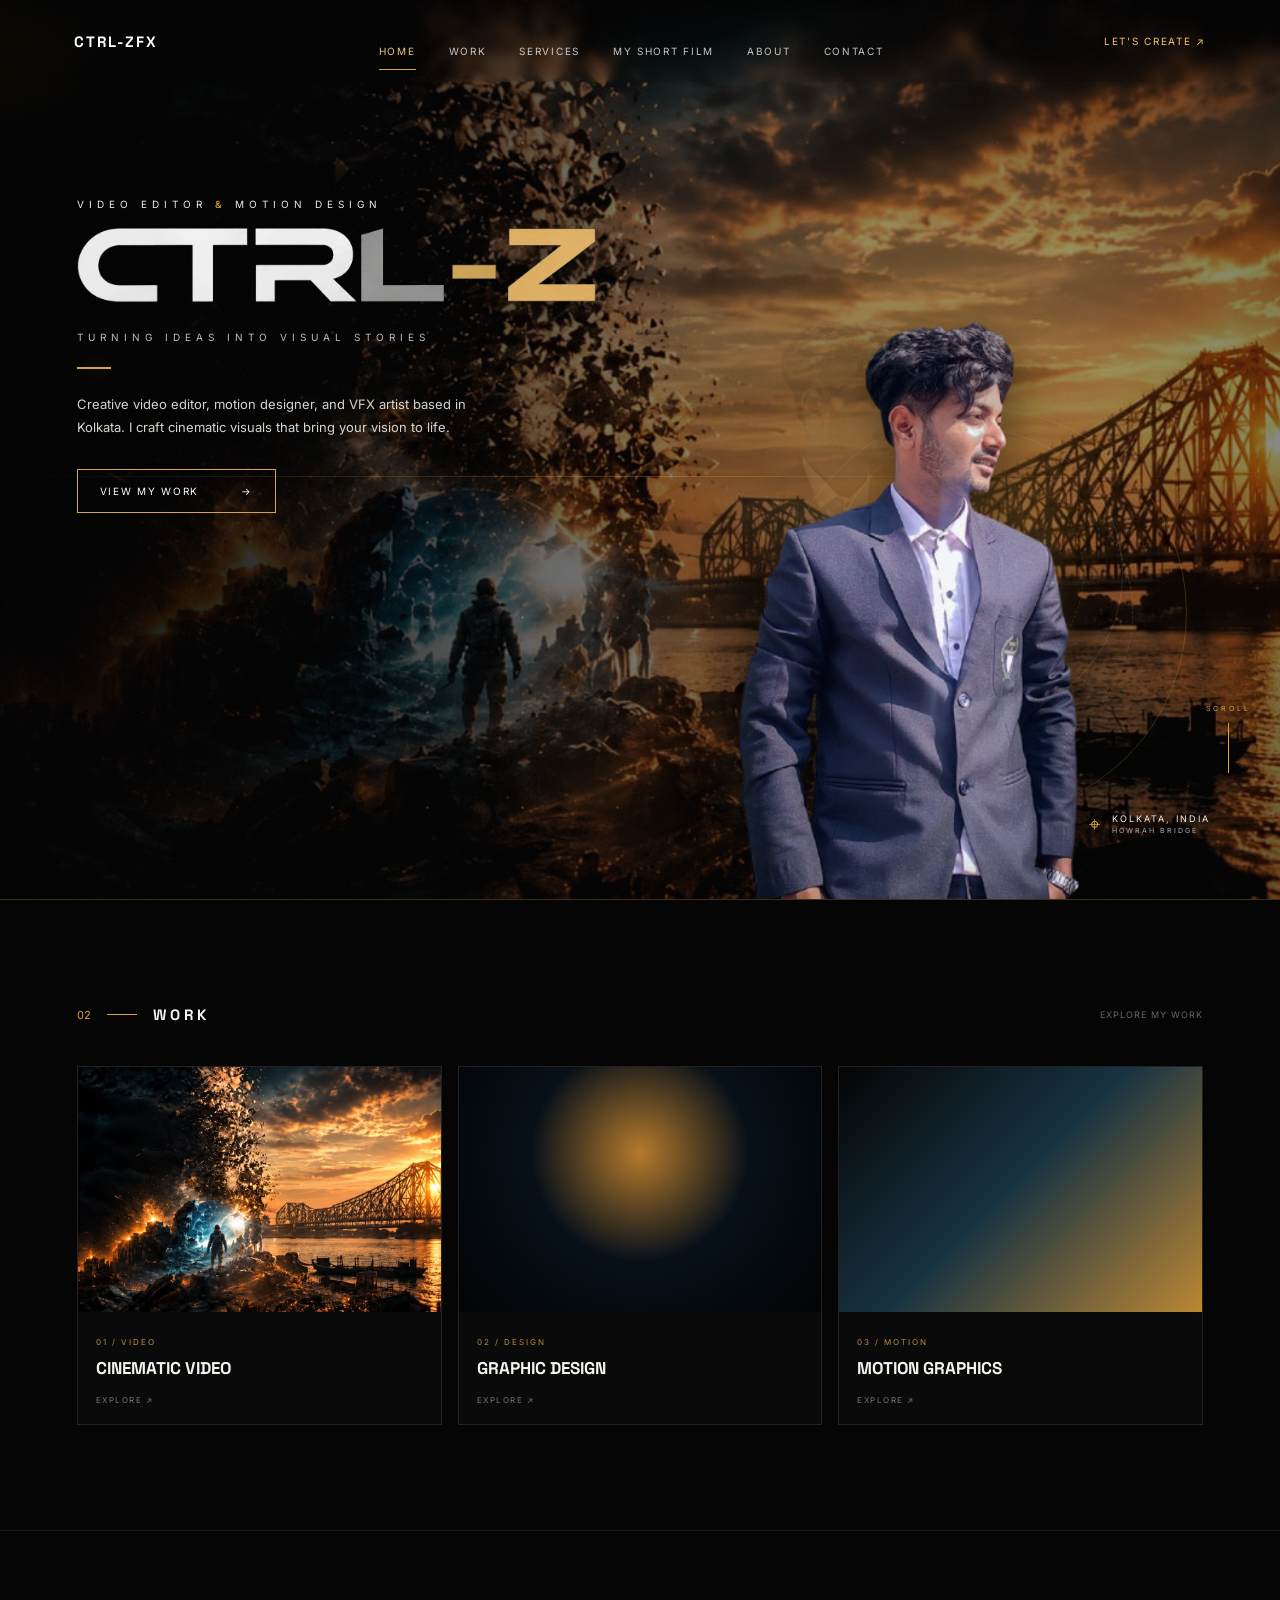
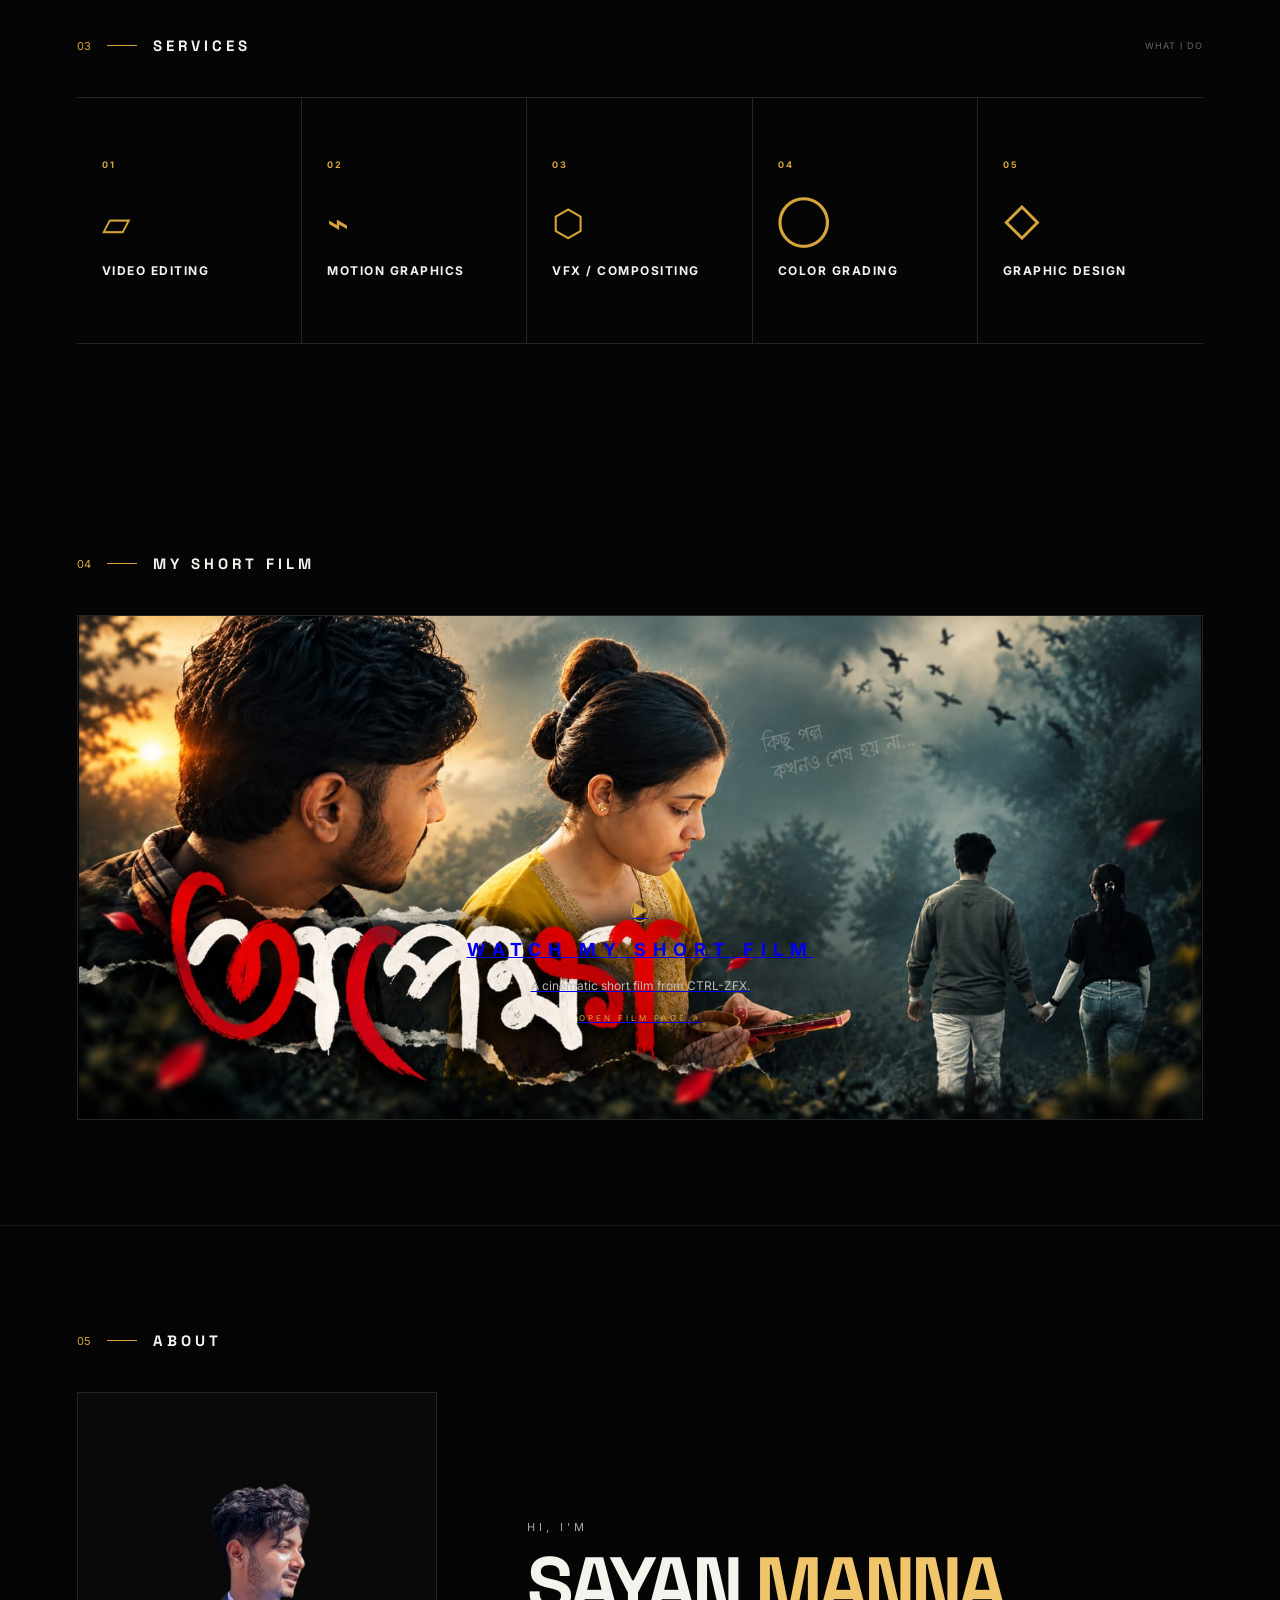
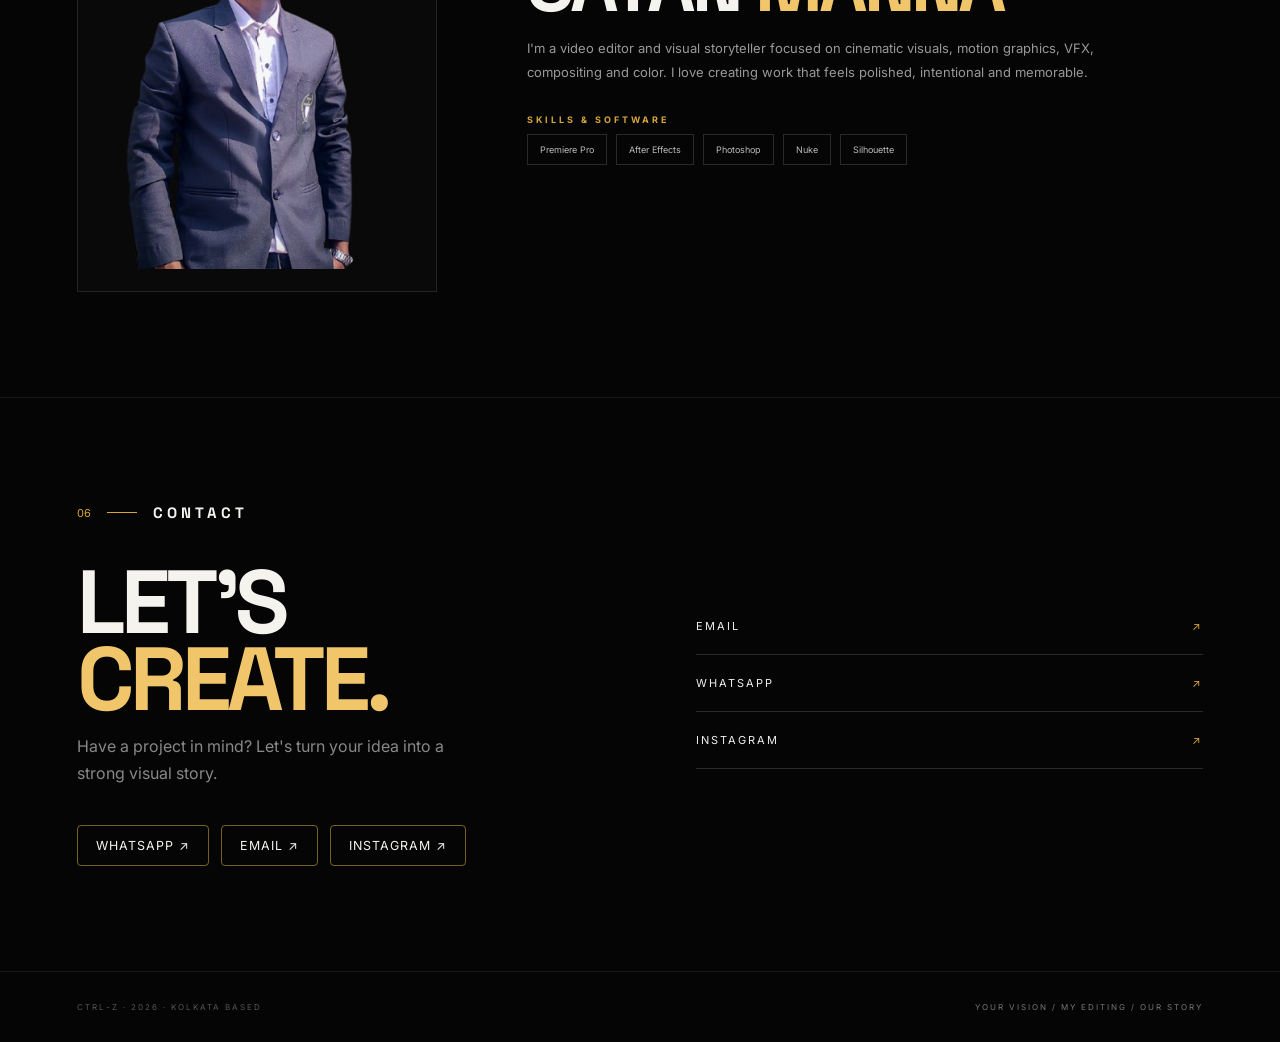
==== commit d18ab209: "Add files via upload" ====
--- a/index.html
+++ b/index.html
@@ -51,10 +51,21 @@
 <section class="services section" id="services">
   <div class="section-head"><span>03</span><i></i><h2>SERVICES</h2><em>WHAT I DO</em></div>
   <div class="services-grid">
-    <div><strong>01</strong><div class="icon">▱</div><h3>VIDEO EDITING</h3><p>Clean cuts, smooth flow and story-driven edits.</p></div>
-    <div><strong>02</strong><div class="icon">⌁</div><h3>MOTION GRAPHICS</h3><p>Ideas brought to life with premium motion.</p></div>
-    <div><strong>03</strong><div class="icon">⬡</div><h3>VFX / COMPOSITING</h3><p>Roto, keying, tracking and believable VFX.</p></div>
-    <div><strong>04</strong><div class="icon">◯</div><h3>COLOR GRADING</h3><p>Mood, tone and emotion in every frame.</p></div>
+    <button class="service-card" type="button" aria-expanded="false">
+      <strong>01</strong><div class="icon">▱</div><h3>VIDEO EDITING</h3><div class="service-detail"><b>VIDEO EDITING</b> — Reels, YouTube, cinematic &amp; short-form editing</div>
+    </button>
+    <button class="service-card" type="button" aria-expanded="false">
+      <strong>02</strong><div class="icon">⌁</div><h3>MOTION GRAPHICS</h3><div class="service-detail"><b>MOTION GRAPHICS</b> — Titles, transitions, logo animation, animated graphics</div>
+    </button>
+    <button class="service-card" type="button" aria-expanded="false">
+      <strong>03</strong><div class="icon">⬡</div><h3>VFX / COMPOSITING</h3><div class="service-detail"><b>VFX / COMPOSITING</b> — Green screen, cleanup, tracking, compositing</div>
+    </button>
+    <button class="service-card" type="button" aria-expanded="false">
+      <strong>04</strong><div class="icon">◯</div><h3>COLOR GRADING</h3><div class="service-detail"><b>COLOR GRADING</b> — Cinematic, premium &amp; mood-based color grading</div>
+    </button>
+    <button class="service-card" type="button" aria-expanded="false">
+      <strong>05</strong><div class="icon">◇</div><h3>GRAPHIC DESIGN</h3><div class="service-detail"><b>GRAPHIC DESIGN</b> — Social media creatives, posters, thumbnails, branding</div>
+    </button>
   </div>
 </section>
 
--- a/style.css
+++ b/style.css
@@ -1,5 +1,5 @@
 :root{--bg:#050505;--gold:#d7a63b;--gold2:#f1c66b;--text:#f5f3ee;--muted:#9a9892;--line:rgba(215,166,59,.25)}*{box-sizing:border-box}html{scroll-behavior:smooth}body{margin:0;background:var(--bg);color:var(--text);font-family:Inter,Arial,sans-serif;overflow-x:hidden}.grain{position:fixed;inset:0;z-index:100;pointer-events:none;opacity:.045;background-image:url("data:image/svg+xml,%3Csvg xmlns='http://www.w3.org/2000/svg' width='160' height='160'%3E%3Cfilter id='n'%3E%3CfeTurbulence type='fractalNoise' baseFrequency='.8' numOctaves='3'/%3E%3C/filter%3E%3Crect width='100%25' height='100%25' filter='url(%23n)'/%3E%3C/svg%3E")}.cursor-glow{position:fixed;width:280px;height:280px;border-radius:50%;pointer-events:none;z-index:2;background:radial-gradient(circle,rgba(215,166,59,.08),transparent 68%);transform:translate(-50%,-50%)}.nav{position:fixed;z-index:80;left:0;right:0;top:0;height:82px;padding:0 5.8%;display:flex;align-items:center;background:linear-gradient(180deg,rgba(0,0,0,.82),rgba(0,0,0,0));backdrop-filter:blur(6px)}.brand{align-items:center;display:flex;align-items:center;gap:17px;color:#fff;text-decoration:none}.brand-name{font-family:"Space Grotesk";font-size:15px;letter-spacing:2px;font-weight:700;color:#fff}.brand-name::first-letter{color:#fff}
-.brand-name{font-family:"Space Grotesk";font-size:15px;letter-spacing:2px;font-weight:700;color:#fff}.nav-links{display:flex;gap:33px;margin:auto}.nav-links a,.nav-cta{font-size:10px;letter-spacing:1.7px;color:#eee;text-decoration:none}.nav-links a{padding:32px 0 12px;opacity:.82}.nav-links a:hover,.nav-links a.active{color:var(--gold2);opacity:1}.nav-links a.active{border-bottom:1px solid var(--gold)}.nav-cta{color:var(--gold2)!important}.menu-btn{display:none;margin-left:auto;background:none;border:0;color:white;font-size:25px}.hero{height:100svh;min-height:720px;position:relative;overflow:hidden;border-bottom:1px solid var(--line);isolation:isolate}.hero-bg-wrap{position:absolute;inset:0;z-index:-5;overflow:hidden;background:#030405}.hero-bg{position:absolute;width:100%;height:100%;object-fit:cover;object-position:center;filter:brightness(.68) contrast(1.08) saturate(.92);animation:heroPan 18s ease-in-out infinite alternate}.hero-vignette{position:absolute;inset:0;background:radial-gradient(circle at 72% 45%,transparent 0 18%,rgba(0,0,0,.22) 45%,rgba(0,0,0,.82) 100%),linear-gradient(90deg,rgba(0,0,0,.72),rgba(0,0,0,.22) 50%,rgba(0,0,0,.12))}.hero-gold-light{position:absolute;width:45vw;height:45vw;right:3%;top:12%;border-radius:50%;background:radial-gradient(circle,rgba(232,171,60,.2),transparent 65%);filter:blur(22px);animation:pulse 6s ease-in-out infinite}.particles{position:absolute;inset:0;opacity:.3;background-image:radial-gradient(circle,rgba(238,187,83,.8) 0 1px,transparent 1.6px);background-size:95px 95px;mask-image:linear-gradient(90deg,transparent 5%,black 40%,transparent 90%)}.p1{animation:particleMove 20s linear infinite}.p2{background-size:145px 145px;opacity:.14;animation:particleMove 28s linear infinite reverse}.horizon-line{position:absolute;left:0;right:0;top:53%;height:1px;background:linear-gradient(90deg,transparent,rgba(215,166,59,.3),transparent);animation:linePulse 5s ease-in-out infinite}.hero-copy{position:absolute;z-index:10;left:6%;top:22%;width:43%}.eyebrow,.tagline{font-size:10px;letter-spacing:5px}.eyebrow b{color:var(--gold);font-weight:500}.hero-logo-wrap{margin:18px 0 26px;width:min(520px,100%);display:flex;align-items:center}.hero-logo{display:block;width:min(520px,100%);height:auto;object-fit:contain;filter:drop-shadow(0 8px 22px rgba(0,0,0,.45));animation:logoFloat 6s ease-in-out infinite}.tagline{color:#c6c3bc;margin-top:28px}.gold-line{width:34px;height:2px;background:var(--gold);margin:24px 0;box-shadow:0 0 18px rgba(215,166,59,.35)}.hero-copy>p{max-width:420px;font-size:13px;line-height:1.75;color:#d7d5cf}.button{display:inline-flex;gap:42px;align-items:center;margin-top:18px;padding:15px 22px;border:1px solid var(--gold);color:white;text-decoration:none;font-size:10px;letter-spacing:1.7px;transition:.35s}.button:hover{background:var(--gold);color:#050505;box-shadow:0 0 35px rgba(215,166,59,.2)}.hero-person-wrap{position:absolute;right:6%;bottom:0;width:42%;height:91%;z-index:8;display:flex;justify-content:center;align-items:flex-end}.hero-person{height:100%;max-width:100%;object-fit:contain;object-position:bottom center;position:relative;z-index:4;filter:drop-shadow(0 18px 28px rgba(0,0,0,.6));animation:float 6s ease-in-out infinite}.person-aura{position:absolute;bottom:7%;width:62%;height:75%;background:radial-gradient(ellipse,rgba(221,163,58,.28),transparent 65%);filter:blur(24px);animation:pulse 5s ease-in-out infinite}.vfx-echo{position:absolute;z-index:2;width:72%;height:76%;bottom:8%;left:-4%;opacity:.13;filter:grayscale(1) sepia(.5) blur(.3px);mask-image:linear-gradient(90deg,transparent,black 45%,transparent 85%);animation:echo 5s ease-in-out infinite}.vfx-echo img{height:100%;transform:translateX(-10%) scale(.95)}.orbit{position:absolute;border:1px solid rgba(215,166,59,.22);border-radius:50%;aspect-ratio:1;right:3%;bottom:10%;width:76%;z-index:1}.orbit:after{content:"";position:absolute;inset:13%;border:1px dashed rgba(215,166,59,.18);border-radius:50%}.orbit-a{animation:spin 14s linear infinite}.orbit-b{width:54%;bottom:22%;right:15%;border-color:rgba(255,255,255,.1);animation:spin 9s linear infinite reverse}.location{position:absolute;right:5.5%;bottom:7%;z-index:12;display:flex;gap:10px;align-items:center;font-size:9px;letter-spacing:2px}.location span{font-size:20px;color:var(--gold)}.location small{font-size:7px;color:#aaa}.scroll-cue{position:absolute;right:2.3%;bottom:14%;display:flex;flex-direction:column;align-items:center;gap:10px;color:var(--gold);font-size:7px;letter-spacing:3px}.scroll-cue i{width:1px;height:50px;background:var(--gold);animation:scrollLine 2s ease-in-out infinite}.section{padding:105px 6%;background:#050505}.section-head{display:flex;align-items:center;gap:16px;margin-bottom:42px}.section-head>span{font-size:11px;color:var(--gold)}.section-head>i{width:30px;height:1px;background:var(--gold)}.section-head h2{margin:0;font-family:"Space Grotesk";font-size:15px;letter-spacing:4px}.section-head em{margin-left:auto;font-style:normal;color:#666;font-size:9px;letter-spacing:1px}.work-grid{display:grid;grid-template-columns:1.3fr 1fr 1fr;gap:16px}.project{background:#0a0a0a;border:1px solid #222;overflow:hidden;transition:.45s}.project:hover{transform:translateY(-6px);border-color:rgba(215,166,59,.5)}.project.tall{grid-row:span 2}.project-image{height:245px;background-size:cover;background-position:center;transition:.8s}.project.tall .project-image{height:520px}.project:hover .project-image{transform:scale(1.04)}.one{background-image:url('assets/hero-bg.png')}.two{background:radial-gradient(circle at 50% 35%,#b57b2c,#071019 45%,#030303)}.three{background:linear-gradient(135deg,#050505,#183342 48%,#bc8734)}.four{background:radial-gradient(circle at 70% 35%,#c08b37,#1c1309 25%,#030303 70%)}.project-meta{padding:17px 18px}.project-meta small{font-size:8px;letter-spacing:2px;color:#b88b3c}.project-meta b{display:block;margin:8px 0;font-family:"Space Grotesk";font-size:17px}.project-meta span{font-size:8px;letter-spacing:1.5px;color:#777}.services{border-top:1px solid #171717}.services-grid{display:grid;grid-template-columns:repeat(4,1fr);border-top:1px solid #252525;border-bottom:1px solid #252525}.services-grid>div{padding:28px 25px;border-right:1px solid #252525;min-height:245px}.services-grid>div:last-child{border-right:0}.services-grid strong{color:var(--gold);font-size:9px;letter-spacing:2px}.icon{font-size:37px;color:var(--gold);margin:28px 0 18px}.services h3{font-size:12px;letter-spacing:1.5px}.services p{font-size:11px;color:#777;line-height:1.6}.reel-box{height:auto;aspect-ratio:1600/718;position:relative;overflow:hidden;border:1px solid #252525;display:grid;place-items:center}.reel-bg{position:absolute;inset:0;background-image:linear-gradient(90deg,rgba(0,0,0,.86),rgba(0,0,0,.2)),url('assets/hero-bg.png');background-size:cover;background-position:center;filter:brightness(.65);animation:heroPan 22s ease-in-out infinite alternate}.reel-content{position:relative;text-align:center;z-index:2}.play{width:78px;height:78px;border:1px solid var(--gold);border-radius:50%;background:rgba(0,0,0,.25);color:var(--gold);font-size:18px;cursor:pointer;transition:.35s}.play:hover{background:var(--gold);color:#050505;transform:scale(1.08)}.reel-content h3{letter-spacing:7px;font-size:18px}.reel-content p{color:#bbb;font-size:12px}.reel-content small{font-size:8px;letter-spacing:3px;color:var(--gold)}.about{border-top:1px solid #171717}.about-grid{display:grid;grid-template-columns:32% 1fr;gap:8%;align-items:center}.about-photo{height:500px;background:#090909;border:1px solid #242424;display:flex;justify-content:center;align-items:flex-end;overflow:hidden}.about-photo img{height:100%;max-width:100%;object-fit:contain}.mini{font-size:11px;letter-spacing:4px;color:#aaa}.about-copy h2{font-family:"Space Grotesk";font-size:clamp(45px,6vw,90px);line-height:.85;letter-spacing:-4px;margin:18px 0}.about-copy h2 span{color:var(--gold2)}.about-copy>p{max-width:610px;color:#999;font-size:13px;line-height:1.85}.tools{display:flex;flex-wrap:wrap;gap:9px;margin-top:30px}.tools b{width:100%;font-size:9px;letter-spacing:3px;color:var(--gold)}.tools span{border:1px solid #292929;padding:9px 12px;font-size:9px;color:#bbb}.contact{border-top:1px solid #171717}.contact-grid{display:grid;grid-template-columns:1fr 1fr;gap:10%;align-items:center}.contact-grid h2{font-family:"Space Grotesk";font-size:clamp(55px,7vw,100px);line-height:.85;letter-spacing:-5px;margin:0}.contact-grid h2 span{color:var(--gold2)}.contact-grid p{color:#888;max-width:400px;line-height:1.7}.contact-links{display:flex;flex-direction:column}.contact-links a{display:flex;justify-content:space-between;padding:21px 0;border-bottom:1px solid #292929;color:#eee;text-decoration:none;font-size:11px;letter-spacing:2px;transition:.3s}.contact-links a:hover{color:var(--gold2);padding-left:10px}.contact-links span{color:var(--gold)}footer{padding:30px 6%;border-top:1px solid #181818;color:#555;font-size:8px;letter-spacing:2px;display:flex;justify-content:space-between}footer span{color:#777}@keyframes heroPan{from{transform:scale(1.02) translate3d(-.5%,0,0)}to{transform:scale(1.1) translate3d(1.4%,-1%,0)}}@keyframes pulse{0%,100%{opacity:.5;transform:scale(.96)}50%{opacity:1;transform:scale(1.08)}}@keyframes particleMove{to{background-position:0 190px}}@keyframes linePulse{0%,100%{opacity:.2}50%{opacity:.8}}@keyframes float{0%,100%{transform:translateY(0)}50%{transform:translateY(-8px)}}@keyframes logoFloat{0%,100%{transform:translateY(0) scale(1)}50%{transform:translateY(-4px) scale(1.012)}}@keyframes echo{0%,100%{transform:translateX(0);opacity:.08}50%{transform:translateX(18px);opacity:.18}}@keyframes spin{to{transform:rotate(360deg)}}@keyframes scrollLine{0%,100%{height:35px;opacity:.5}50%{height:58px;opacity:1}}@media(max-width:900px){.nav{height:68px;padding:0 5%}.nav-links,.nav-cta{display:none}.menu-btn{display:block}.hero{min-height:760px}.hero-copy{left:6%;top:18%;width:86%}.hero-logo-wrap{width:min(390px,100%)}.hero-person-wrap{width:64%;height:62%;right:-2%}.location{bottom:3%;right:5%}.scroll-cue{display:none}.work-grid{grid-template-columns:1fr 1fr}.project.tall{grid-row:auto}.project.tall .project-image,.project-image{height:300px}.services-grid{grid-template-columns:1fr 1fr}.about-grid,.contact-grid{grid-template-columns:1fr;gap:35px}.about-photo{height:420px}}@media(max-width:560px){.brand-name{display:none}.hero{min-height:730px}.hero-bg{object-position:58% center}.hero-copy{top:16%}.eyebrow,.tagline{font-size:8px;letter-spacing:3px}.hero-logo-wrap{width:min(330px,100%)}.hero-copy>p{font-size:11px;max-width:300px}.hero-person-wrap{width:82%;height:56%;right:-12%}.location{font-size:8px}.section{padding:75px 6%}.section-head em{display:none}.work-grid,.services-grid{grid-template-columns:1fr}.project.tall .project-image,.project-image{height:270px}.reel-box{height:auto;aspect-ratio:1600/718}.about-photo{height:380px}.contact-grid h2{font-size:60px}footer{display:block;line-height:2}footer span{display:block;margin-top:8px}}
+.brand-name{font-family:"Space Grotesk";font-size:15px;letter-spacing:2px;font-weight:700;color:#fff}.nav-links{display:flex;gap:33px;margin:auto}.nav-links a,.nav-cta{font-size:10px;letter-spacing:1.7px;color:#eee;text-decoration:none}.nav-links a{padding:32px 0 12px;opacity:.82}.nav-links a:hover,.nav-links a.active{color:var(--gold2);opacity:1}.nav-links a.active{border-bottom:1px solid var(--gold)}.nav-cta{color:var(--gold2)!important}.menu-btn{display:none;margin-left:auto;background:none;border:0;color:white;font-size:25px}.hero{height:100svh;min-height:720px;position:relative;overflow:hidden;border-bottom:1px solid var(--line);isolation:isolate}.hero-bg-wrap{position:absolute;inset:0;z-index:-5;overflow:hidden;background:#030405}.hero-bg{position:absolute;width:100%;height:100%;object-fit:cover;object-position:center;filter:brightness(.68) contrast(1.08) saturate(.92);animation:heroPan 18s ease-in-out infinite alternate}.hero-vignette{position:absolute;inset:0;background:radial-gradient(circle at 72% 45%,transparent 0 18%,rgba(0,0,0,.22) 45%,rgba(0,0,0,.82) 100%),linear-gradient(90deg,rgba(0,0,0,.72),rgba(0,0,0,.22) 50%,rgba(0,0,0,.12))}.hero-gold-light{position:absolute;width:45vw;height:45vw;right:3%;top:12%;border-radius:50%;background:radial-gradient(circle,rgba(232,171,60,.2),transparent 65%);filter:blur(22px);animation:pulse 6s ease-in-out infinite}.particles{position:absolute;inset:0;opacity:.3;background-image:radial-gradient(circle,rgba(238,187,83,.8) 0 1px,transparent 1.6px);background-size:95px 95px;mask-image:linear-gradient(90deg,transparent 5%,black 40%,transparent 90%)}.p1{animation:particleMove 20s linear infinite}.p2{background-size:145px 145px;opacity:.14;animation:particleMove 28s linear infinite reverse}.horizon-line{position:absolute;left:0;right:0;top:53%;height:1px;background:linear-gradient(90deg,transparent,rgba(215,166,59,.3),transparent);animation:linePulse 5s ease-in-out infinite}.hero-copy{position:absolute;z-index:10;left:6%;top:22%;width:43%}.eyebrow,.tagline{font-size:10px;letter-spacing:5px}.eyebrow b{color:var(--gold);font-weight:500}.hero-logo-wrap{margin:18px 0 26px;width:min(520px,100%);display:flex;align-items:center}.hero-logo{display:block;width:min(520px,100%);height:auto;object-fit:contain;filter:drop-shadow(0 8px 22px rgba(0,0,0,.45));animation:logoFloat 6s ease-in-out infinite}.tagline{color:#c6c3bc;margin-top:28px}.gold-line{width:34px;height:2px;background:var(--gold);margin:24px 0;box-shadow:0 0 18px rgba(215,166,59,.35)}.hero-copy>p{max-width:420px;font-size:13px;line-height:1.75;color:#d7d5cf}.button{display:inline-flex;gap:42px;align-items:center;margin-top:18px;padding:15px 22px;border:1px solid var(--gold);color:white;text-decoration:none;font-size:10px;letter-spacing:1.7px;transition:.35s}.button:hover{background:var(--gold);color:#050505;box-shadow:0 0 35px rgba(215,166,59,.2)}.hero-person-wrap{position:absolute;right:6%;bottom:0;width:42%;height:91%;z-index:8;display:flex;justify-content:center;align-items:flex-end}.hero-person{height:100%;max-width:100%;object-fit:contain;object-position:bottom center;position:relative;z-index:4;filter:drop-shadow(0 18px 28px rgba(0,0,0,.6));animation:float 6s ease-in-out infinite}.person-aura{position:absolute;bottom:7%;width:62%;height:75%;background:radial-gradient(ellipse,rgba(221,163,58,.28),transparent 65%);filter:blur(24px);animation:pulse 5s ease-in-out infinite}.vfx-echo{position:absolute;z-index:2;width:72%;height:76%;bottom:8%;left:-4%;opacity:.13;filter:grayscale(1) sepia(.5) blur(.3px);mask-image:linear-gradient(90deg,transparent,black 45%,transparent 85%);animation:echo 5s ease-in-out infinite}.vfx-echo img{height:100%;transform:translateX(-10%) scale(.95)}.orbit{position:absolute;border:1px solid rgba(215,166,59,.22);border-radius:50%;aspect-ratio:1;right:3%;bottom:10%;width:76%;z-index:1}.orbit:after{content:"";position:absolute;inset:13%;border:1px dashed rgba(215,166,59,.18);border-radius:50%}.orbit-a{animation:spin 14s linear infinite}.orbit-b{width:54%;bottom:22%;right:15%;border-color:rgba(255,255,255,.1);animation:spin 9s linear infinite reverse}.location{position:absolute;right:5.5%;bottom:7%;z-index:12;display:flex;gap:10px;align-items:center;font-size:9px;letter-spacing:2px}.location span{font-size:20px;color:var(--gold)}.location small{font-size:7px;color:#aaa}.scroll-cue{position:absolute;right:2.3%;bottom:14%;display:flex;flex-direction:column;align-items:center;gap:10px;color:var(--gold);font-size:7px;letter-spacing:3px}.scroll-cue i{width:1px;height:50px;background:var(--gold);animation:scrollLine 2s ease-in-out infinite}.section{padding:105px 6%;background:#050505}.section-head{display:flex;align-items:center;gap:16px;margin-bottom:42px}.section-head>span{font-size:11px;color:var(--gold)}.section-head>i{width:30px;height:1px;background:var(--gold)}.section-head h2{margin:0;font-family:"Space Grotesk";font-size:15px;letter-spacing:4px}.section-head em{margin-left:auto;font-style:normal;color:#666;font-size:9px;letter-spacing:1px}.work-grid{display:grid;grid-template-columns:1.3fr 1fr 1fr;gap:16px}.project{background:#0a0a0a;border:1px solid #222;overflow:hidden;transition:.45s}.project:hover{transform:translateY(-6px);border-color:rgba(215,166,59,.5)}.project.tall{grid-row:span 2}.project-image{height:245px;background-size:cover;background-position:center;transition:.8s}.project.tall .project-image{height:520px}.project:hover .project-image{transform:scale(1.04)}.one{background-image:url('assets/hero-bg.png')}.two{background:radial-gradient(circle at 50% 35%,#b57b2c,#071019 45%,#030303)}.three{background:linear-gradient(135deg,#050505,#183342 48%,#bc8734)}.four{background:radial-gradient(circle at 70% 35%,#c08b37,#1c1309 25%,#030303 70%)}.project-meta{padding:17px 18px}.project-meta small{font-size:8px;letter-spacing:2px;color:#b88b3c}.project-meta b{display:block;margin:8px 0;font-family:"Space Grotesk";font-size:17px}.project-meta span{font-size:8px;letter-spacing:1.5px;color:#777}.services{border-top:1px solid #171717}.services-grid{display:grid;grid-template-columns:repeat(5,1fr);border-top:1px solid #252525;border-bottom:1px solid #252525}.service-card{appearance:none;background:transparent;color:inherit;text-align:left;font:inherit;cursor:pointer;padding:28px 25px;min-height:245px;border:0;border-right:1px solid #252525;position:relative;transition:background .35s ease,box-shadow .35s ease}.service-card:last-child{border-right:0}.service-card:hover{background:rgba(255,190,40,.025)}.service-card:focus-visible{outline:1px solid var(--gold);outline-offset:-1px}.services-grid strong{color:var(--gold);font-size:9px;letter-spacing:2px}.icon{font-size:37px;color:var(--gold);margin:28px 0 18px}.services h3{font-size:12px;letter-spacing:1.5px}.service-detail{max-height:0;opacity:0;overflow:hidden;color:#aaa;font-size:10px;line-height:1.7;margin-top:0;transform:translateY(8px);transition:max-height .45s ease,opacity .35s ease,margin .35s ease,transform .45s ease}.service-detail b{color:var(--gold);font-size:9px;letter-spacing:1.2px}.service-card[aria-expanded="true"]{background:rgba(255,190,40,.035)}.service-card[aria-expanded="true"] .service-detail{max-height:120px;opacity:1;margin-top:18px;transform:translateY(0)}.reel-box{height:auto;aspect-ratio:1600/718;position:relative;overflow:hidden;border:1px solid #252525;display:grid;place-items:center}.reel-bg{position:absolute;inset:0;background-image:linear-gradient(90deg,rgba(0,0,0,.86),rgba(0,0,0,.2)),url('assets/hero-bg.png');background-size:cover;background-position:center;filter:brightness(.65);animation:heroPan 22s ease-in-out infinite alternate}.reel-content{position:relative;text-align:center;z-index:2}.play{width:78px;height:78px;border:1px solid var(--gold);border-radius:50%;background:rgba(0,0,0,.25);color:var(--gold);font-size:18px;cursor:pointer;transition:.35s}.play:hover{background:var(--gold);color:#050505;transform:scale(1.08)}.reel-content h3{letter-spacing:7px;font-size:18px}.reel-content p{color:#bbb;font-size:12px}.reel-content small{font-size:8px;letter-spacing:3px;color:var(--gold)}.about{border-top:1px solid #171717}.about-grid{display:grid;grid-template-columns:32% 1fr;gap:8%;align-items:center}.about-photo{height:500px;background:#090909;border:1px solid #242424;display:flex;justify-content:center;align-items:flex-end;overflow:hidden}.about-photo img{height:100%;max-width:100%;object-fit:contain}.mini{font-size:11px;letter-spacing:4px;color:#aaa}.about-copy h2{font-family:"Space Grotesk";font-size:clamp(45px,6vw,90px);line-height:.85;letter-spacing:-4px;margin:18px 0}.about-copy h2 span{color:var(--gold2)}.about-copy>p{max-width:610px;color:#999;font-size:13px;line-height:1.85}.tools{display:flex;flex-wrap:wrap;gap:9px;margin-top:30px}.tools b{width:100%;font-size:9px;letter-spacing:3px;color:var(--gold)}.tools span{border:1px solid #292929;padding:9px 12px;font-size:9px;color:#bbb}.contact{border-top:1px solid #171717}.contact-grid{display:grid;grid-template-columns:1fr 1fr;gap:10%;align-items:center}.contact-grid h2{font-family:"Space Grotesk";font-size:clamp(55px,7vw,100px);line-height:.85;letter-spacing:-5px;margin:0}.contact-grid h2 span{color:var(--gold2)}.contact-grid p{color:#888;max-width:400px;line-height:1.7}.contact-links{display:flex;flex-direction:column}.contact-links a{display:flex;justify-content:space-between;padding:21px 0;border-bottom:1px solid #292929;color:#eee;text-decoration:none;font-size:11px;letter-spacing:2px;transition:.3s}.contact-links a:hover{color:var(--gold2);padding-left:10px}.contact-links span{color:var(--gold)}footer{padding:30px 6%;border-top:1px solid #181818;color:#555;font-size:8px;letter-spacing:2px;display:flex;justify-content:space-between}footer span{color:#777}@keyframes heroPan{from{transform:scale(1.02) translate3d(-.5%,0,0)}to{transform:scale(1.1) translate3d(1.4%,-1%,0)}}@keyframes pulse{0%,100%{opacity:.5;transform:scale(.96)}50%{opacity:1;transform:scale(1.08)}}@keyframes particleMove{to{background-position:0 190px}}@keyframes linePulse{0%,100%{opacity:.2}50%{opacity:.8}}@keyframes float{0%,100%{transform:translateY(0)}50%{transform:translateY(-8px)}}@keyframes logoFloat{0%,100%{transform:translateY(0) scale(1)}50%{transform:translateY(-4px) scale(1.012)}}@keyframes echo{0%,100%{transform:translateX(0);opacity:.08}50%{transform:translateX(18px);opacity:.18}}@keyframes spin{to{transform:rotate(360deg)}}@keyframes scrollLine{0%,100%{height:35px;opacity:.5}50%{height:58px;opacity:1}}@media(max-width:900px){.nav{height:68px;padding:0 5%}.nav-links,.nav-cta{display:none}.menu-btn{display:block}.hero{min-height:760px}.hero-copy{left:6%;top:18%;width:86%}.hero-logo-wrap{width:min(390px,100%)}.hero-person-wrap{width:64%;height:62%;right:-2%}.location{bottom:3%;right:5%}.scroll-cue{display:none}.work-grid{grid-template-columns:1fr 1fr}.project.tall{grid-row:auto}.project.tall .project-image,.project-image{height:300px}.services-grid{grid-template-columns:1fr 1fr}.about-grid,.contact-grid{grid-template-columns:1fr;gap:35px}.about-photo{height:420px}}@media(max-width:560px){.brand-name{display:none}.hero{min-height:730px}.hero-bg{object-position:58% center}.hero-copy{top:16%}.eyebrow,.tagline{font-size:8px;letter-spacing:3px}.hero-logo-wrap{width:min(330px,100%)}.hero-copy>p{font-size:11px;max-width:300px}.hero-person-wrap{width:82%;height:56%;right:-12%}.location{font-size:8px}.section{padding:75px 6%}.section-head em{display:none}.work-grid,.services-grid{grid-template-columns:1fr}.project.tall .project-image,.project-image{height:270px}.reel-box{height:auto;aspect-ratio:1600/718}.about-photo{height:380px}.contact-grid h2{font-size:60px}footer{display:block;line-height:2}footer span{display:block;margin-top:8px}}
 
 /* WORK CATEGORY PAGES */
 .category-grid{grid-template-columns:repeat(3,1fr)}
@@ -67,3 +67,6 @@
 .menu-btn{cursor:pointer}
 @media(max-width:900px){.nav-links.mobile-open{display:flex;position:absolute;left:5%;right:5%;top:68px;flex-direction:column;gap:0;padding:10px 16px 16px;background:rgba(5,5,5,.96);border:1px solid rgba(215,166,59,.25);backdrop-filter:blur(14px);box-shadow:0 18px 45px rgba(0,0,0,.45);border-radius:0 0 10px 10px}.nav-links.mobile-open a{padding:14px 4px;border-bottom:1px solid #222}.nav-links.mobile-open a:last-child{border-bottom:0}}
 @media(prefers-reduced-motion:reduce){html{scroll-behavior:auto}.hero-bg,.hero-gold-light,.particles,.hero-person,.hero-logo,.vfx-echo,.orbit,.scroll-cue i{animation:none!important}.reveal{opacity:1;transform:none;transition:none}}
+
+@media(max-width:1100px){.services-grid{grid-template-columns:repeat(3,1fr)}.service-card:nth-child(3){border-right:0}.service-card:nth-child(4),.service-card:nth-child(5){border-top:1px solid #252525}}
+@media(max-width:700px){.services-grid{grid-template-columns:1fr 1fr}.service-card{min-height:210px;padding:22px 17px}.service-card:nth-child(2n){border-right:0}.service-card:nth-child(3),.service-card:nth-child(4),.service-card:nth-child(5){border-top:1px solid #252525}.icon{margin:22px 0 15px;font-size:31px}.services h3{font-size:11px}.service-detail{font-size:9px}}
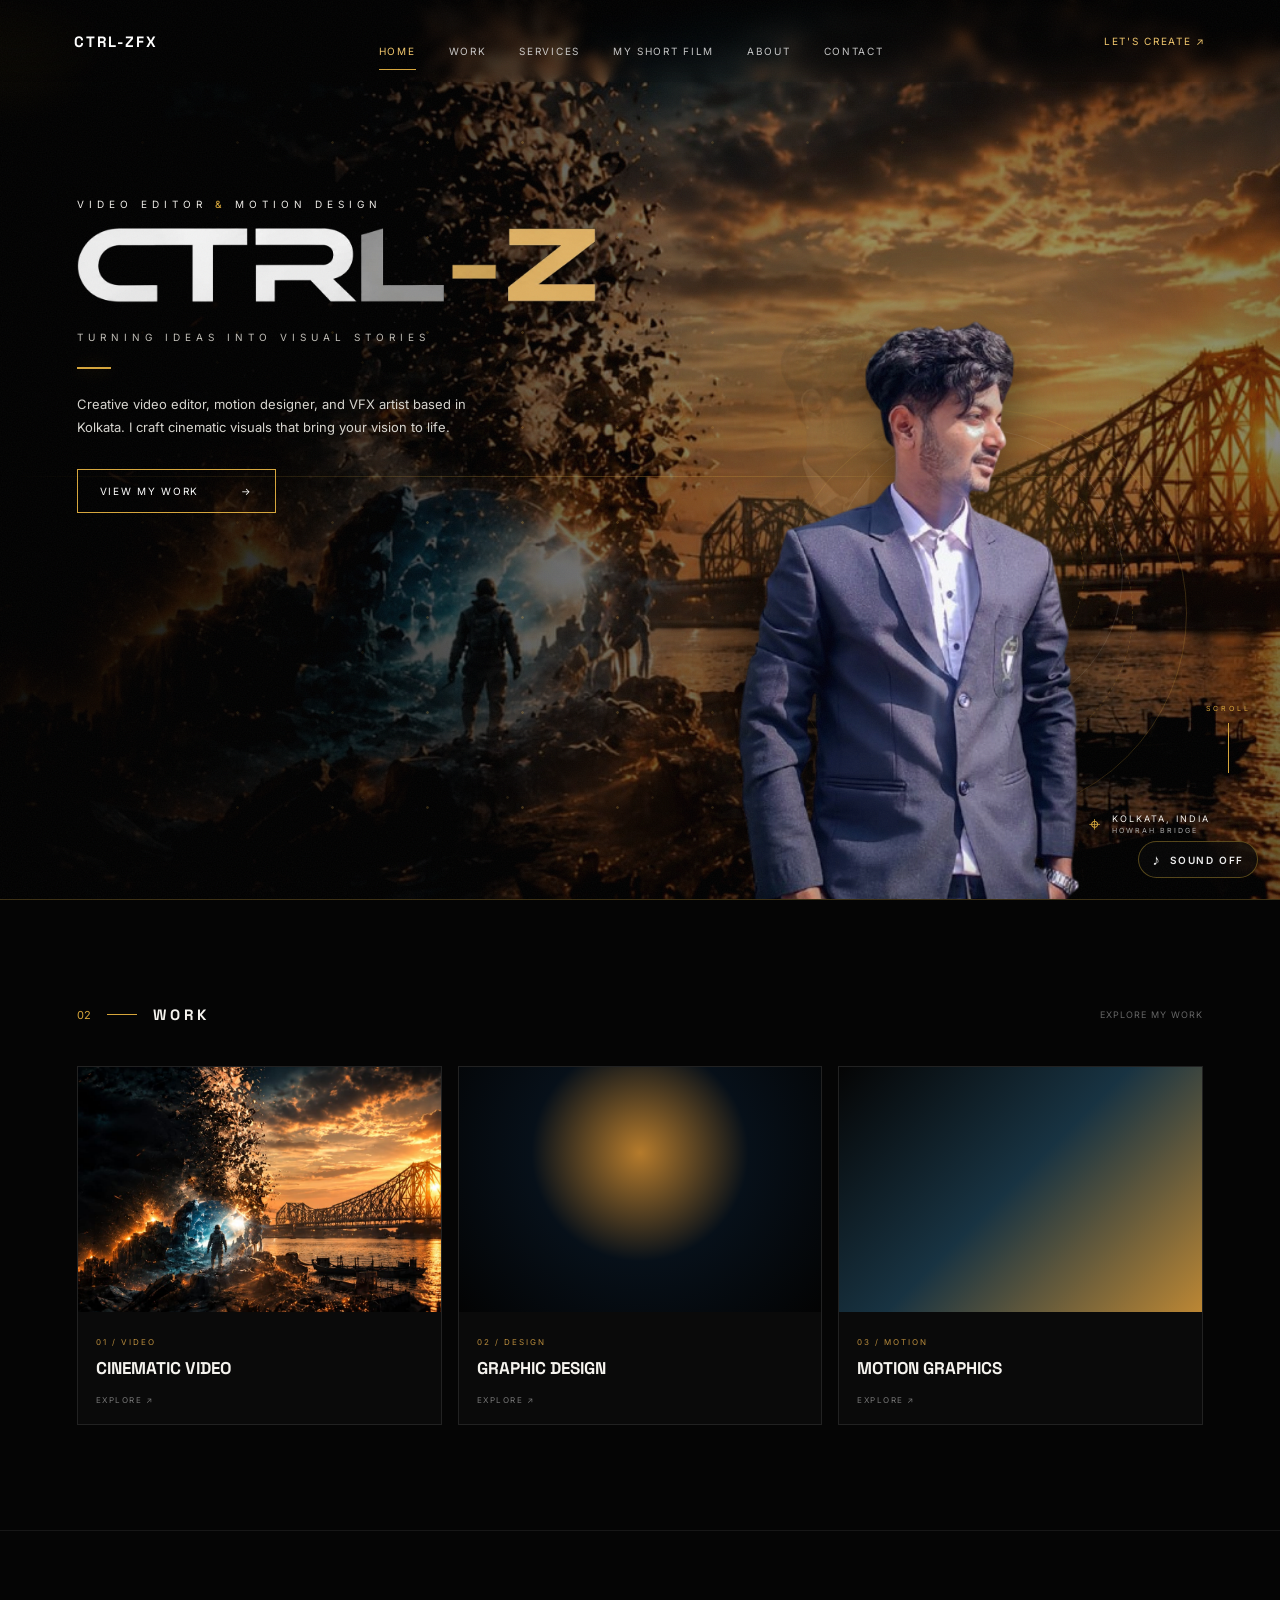
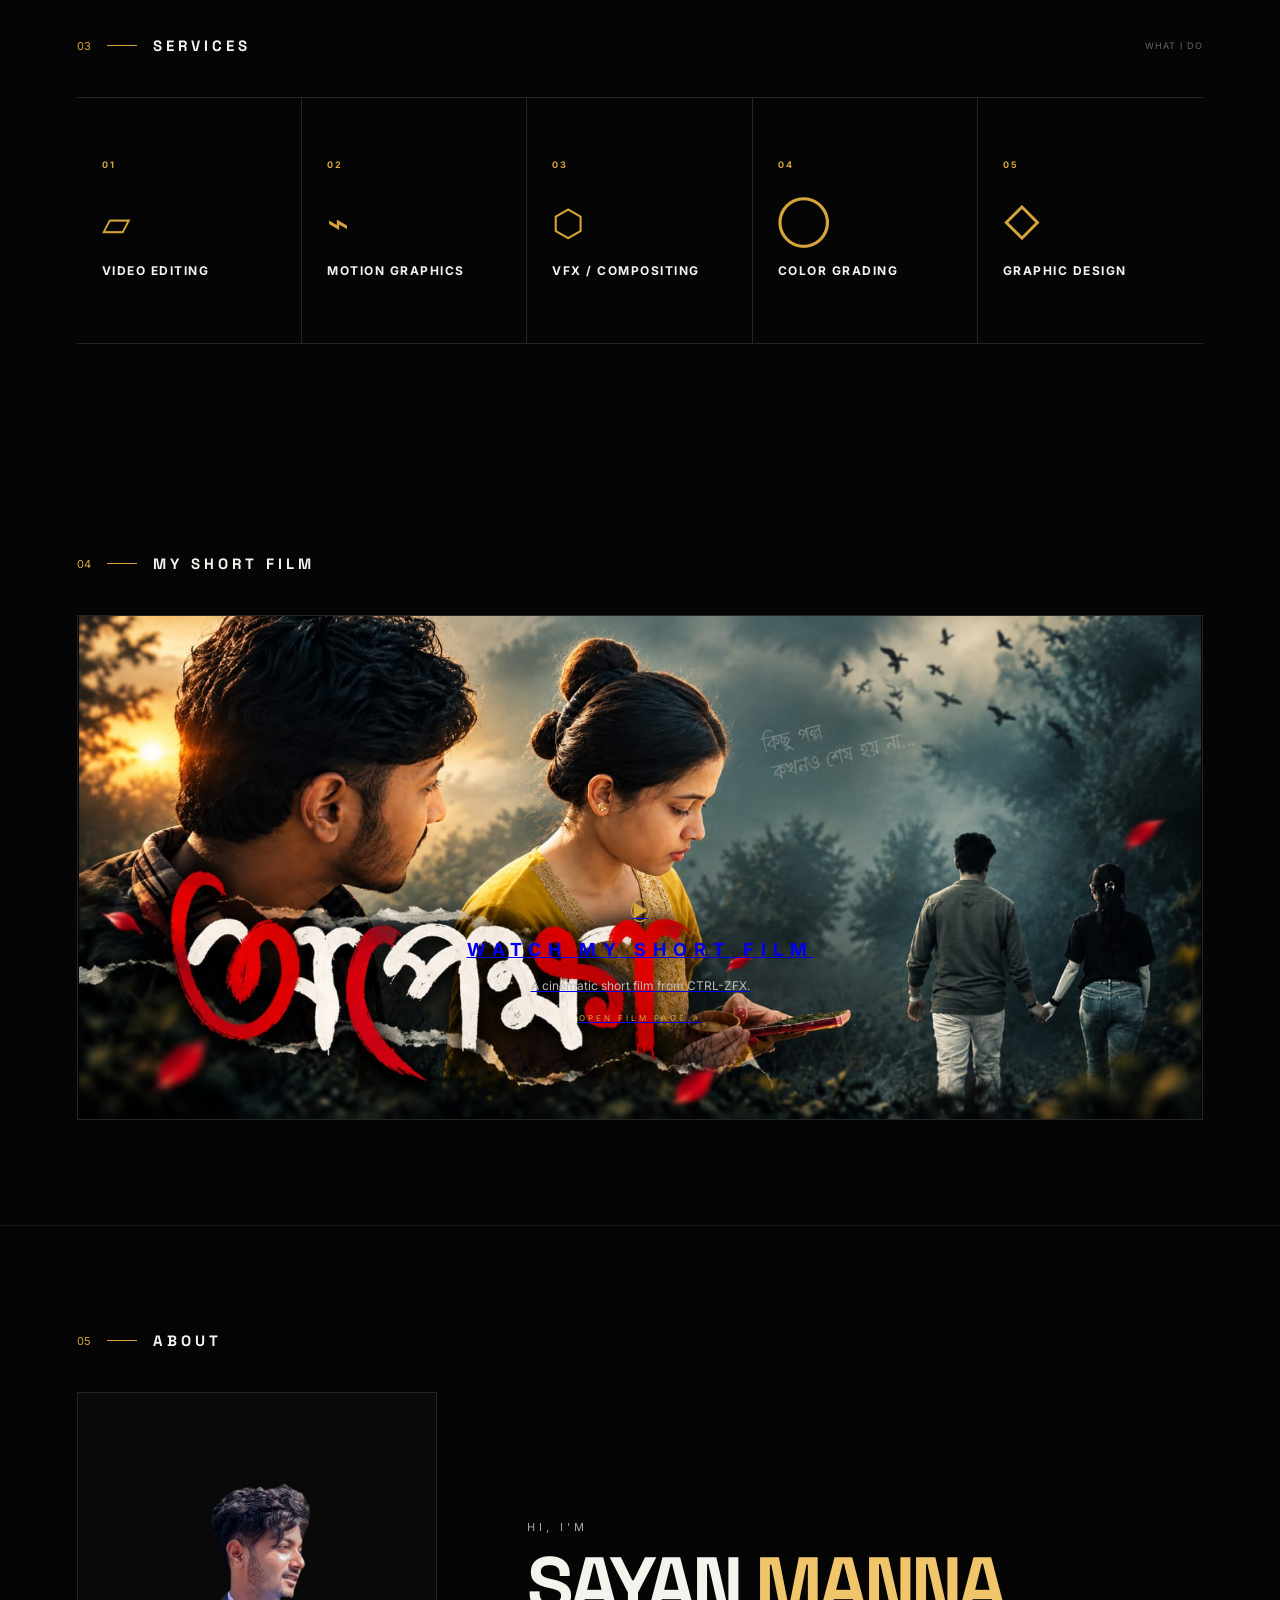
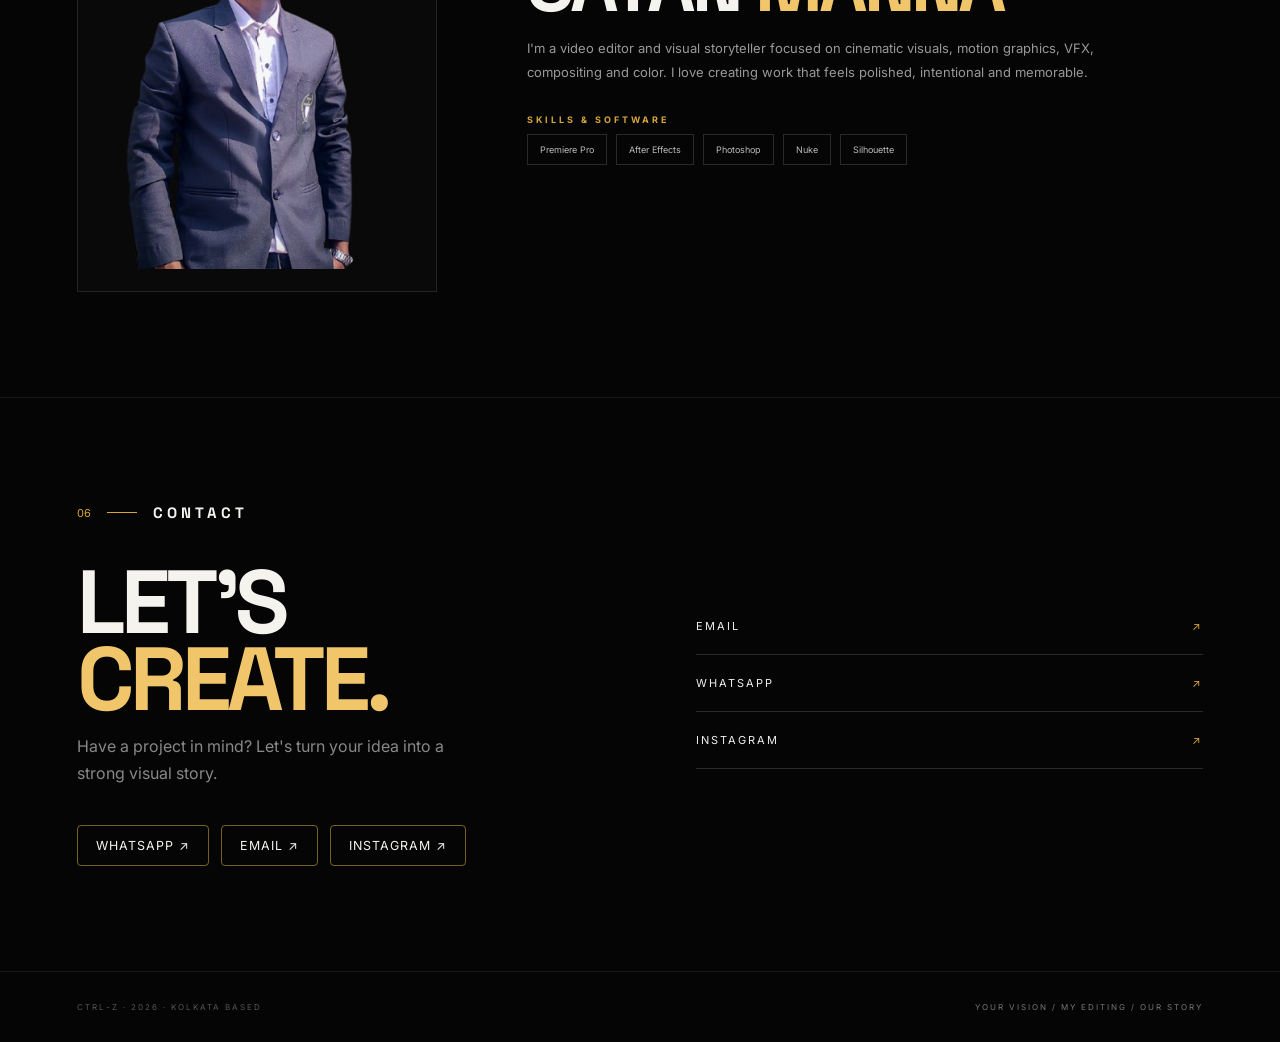
==== commit 87dc9338: "Add files via upload" ====
--- a/index.html
+++ b/index.html
@@ -10,6 +10,8 @@
 </head>
 <body>
 <div class="grain" aria-hidden="true"></div><div class="cursor-glow" aria-hidden="true"></div>
+<audio id="bgMusic" src="assets/ambient-cinematic-loop.wav" loop preload="auto"></audio><audio id="uiClick" src="assets/ui-click.wav" preload="auto"></audio><audio id="uiSoftClick" src="assets/ui-soft-click.wav" preload="auto"></audio>
+<button class="sound-toggle" id="soundToggle" type="button" aria-label="Turn sound on" aria-pressed="false"><span class="sound-icon">♪</span><span class="sound-text">SOUND OFF</span></button>
 <header class="nav" id="top">
   <a class="brand" href="#home"><span class="brand-name">CTRL-ZFX</span></a>
   <nav class="nav-links"><a class="active" href="#home">HOME</a><a href="#work">WORK</a><a href="#services">SERVICES</a><a href="my-short-film.html">MY SHORT FILM</a><a href="#about">ABOUT</a><a href="#contact">CONTACT</a></nav>
--- a/style.css
+++ b/style.css
@@ -70,3 +70,7 @@
 
 @media(max-width:1100px){.services-grid{grid-template-columns:repeat(3,1fr)}.service-card:nth-child(3){border-right:0}.service-card:nth-child(4),.service-card:nth-child(5){border-top:1px solid #252525}}
 @media(max-width:700px){.services-grid{grid-template-columns:1fr 1fr}.service-card{min-height:210px;padding:22px 17px}.service-card:nth-child(2n){border-right:0}.service-card:nth-child(3),.service-card:nth-child(4),.service-card:nth-child(5){border-top:1px solid #252525}.icon{margin:22px 0 15px;font-size:31px}.services h3{font-size:11px}.service-detail{font-size:9px}}
+
+/* Ambient website sound controls */
+.sound-toggle{position:fixed;right:22px;bottom:22px;z-index:80;border:1px solid rgba(212,175,55,.38);background:rgba(8,8,8,.72);backdrop-filter:blur(12px);color:#eee;padding:10px 13px;border-radius:999px;font:600 10px/1 Inter,sans-serif;letter-spacing:.16em;cursor:pointer;display:flex;align-items:center;gap:8px;transition:.25s ease}.sound-toggle:hover{border-color:rgba(212,175,55,.75);transform:translateY(-2px)}.sound-icon{font-size:15px;line-height:1}.sound-toggle.is-on{box-shadow:0 0 24px rgba(212,175,55,.12);border-color:rgba(212,175,55,.7)}
+@media(max-width:600px){.sound-toggle{right:14px;bottom:14px;padding:9px 11px}.sound-text{font-size:9px}}
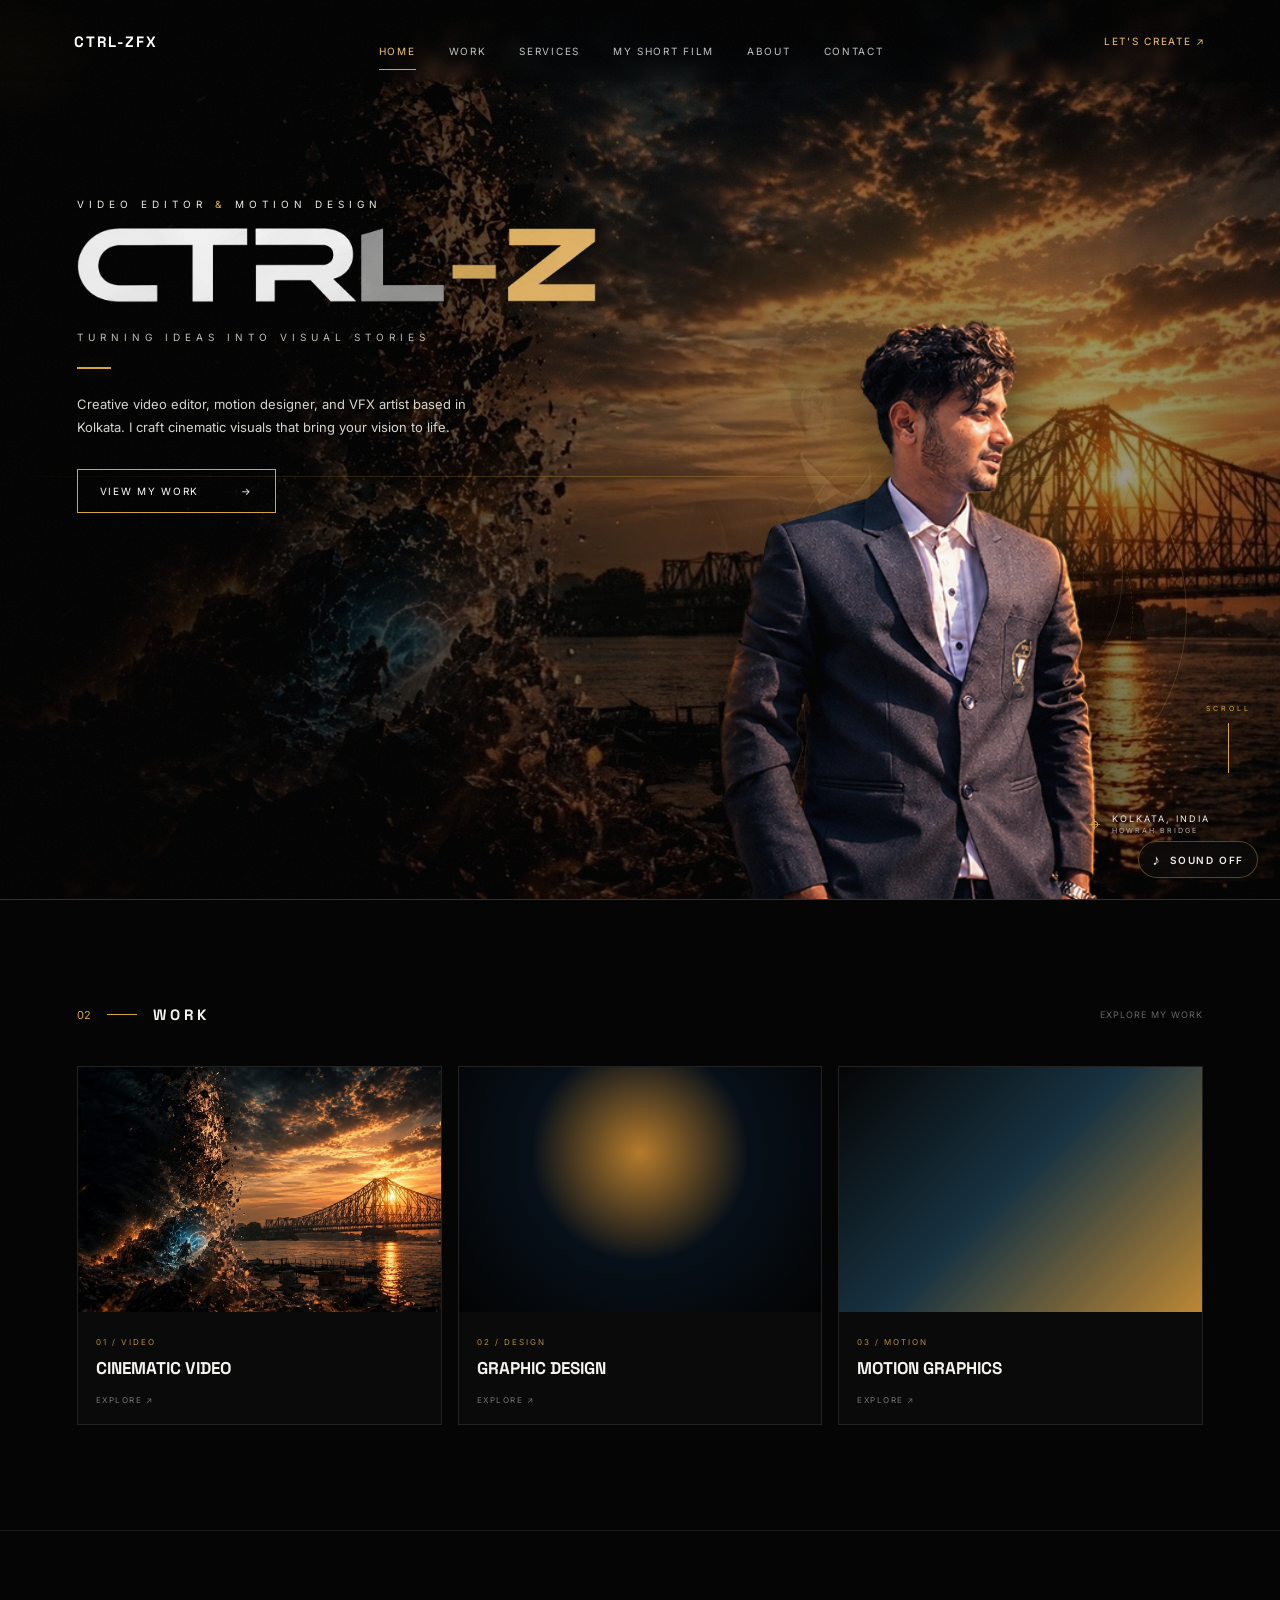
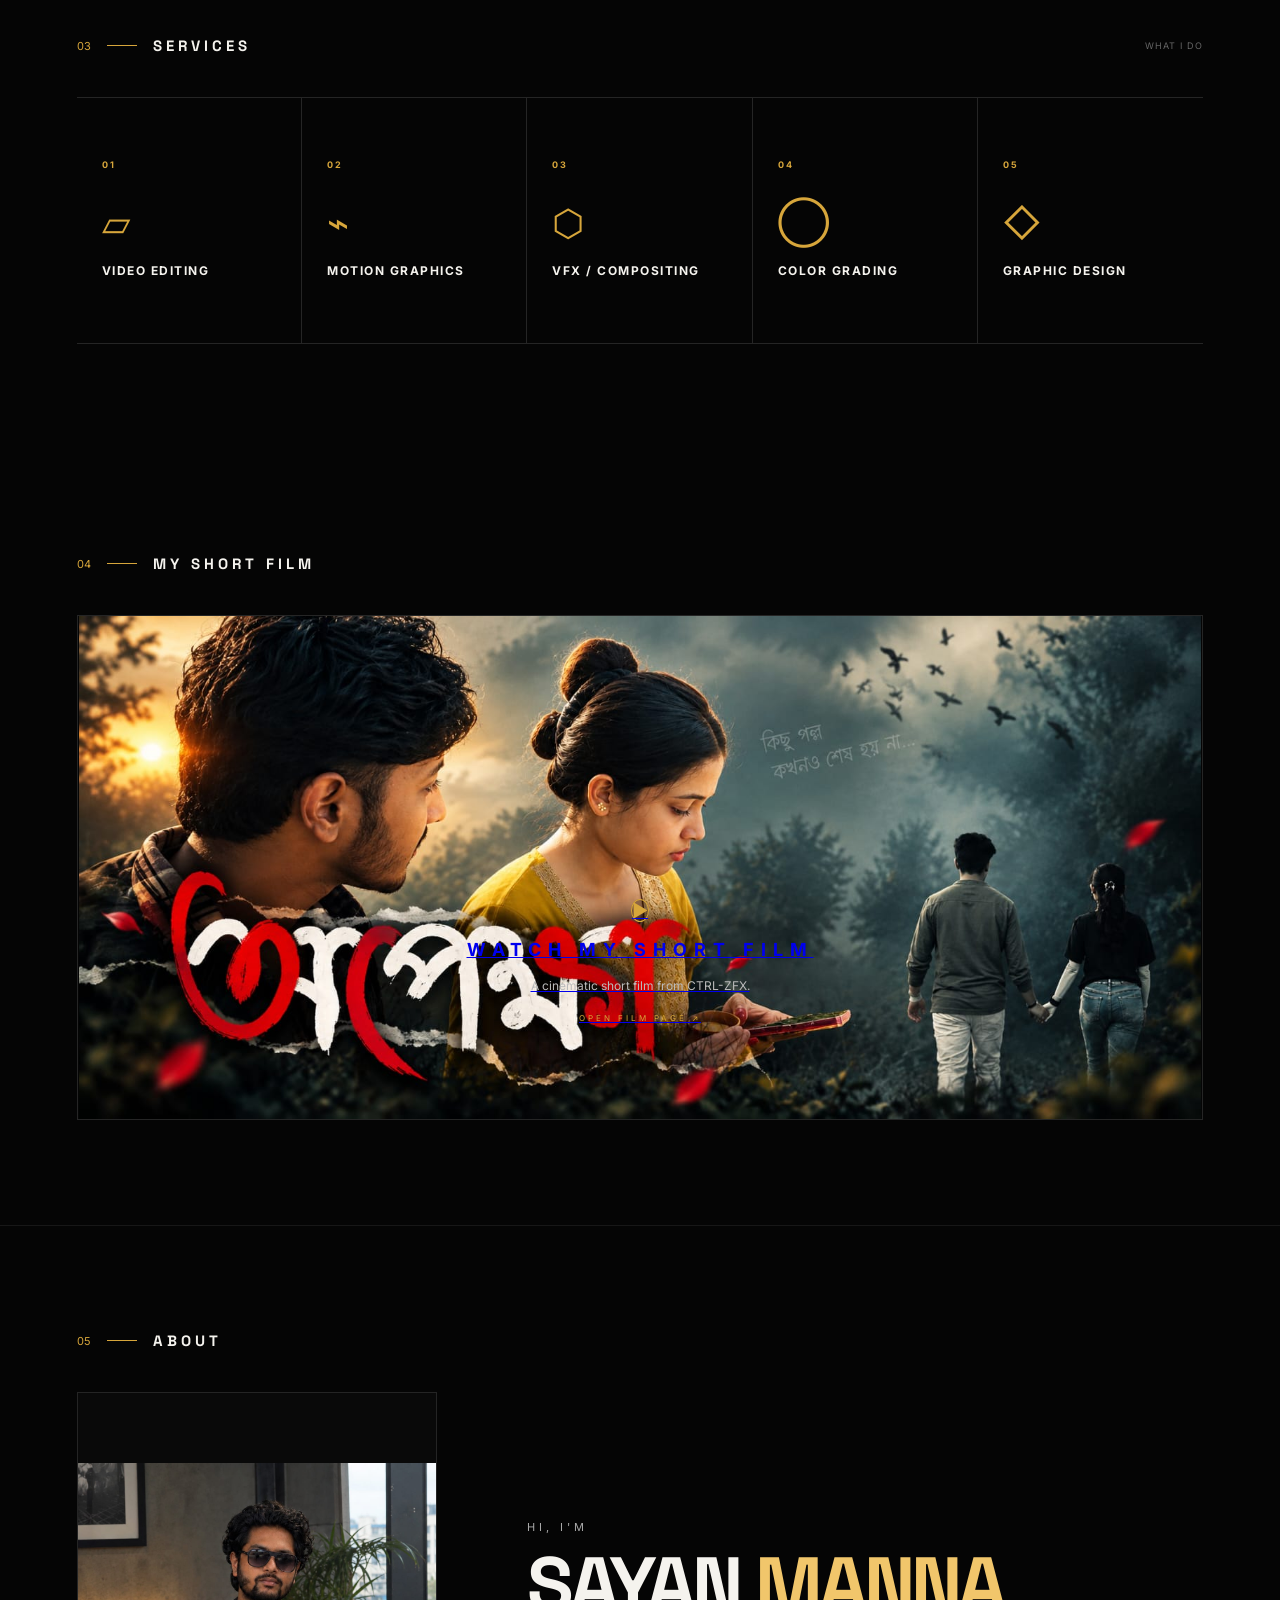
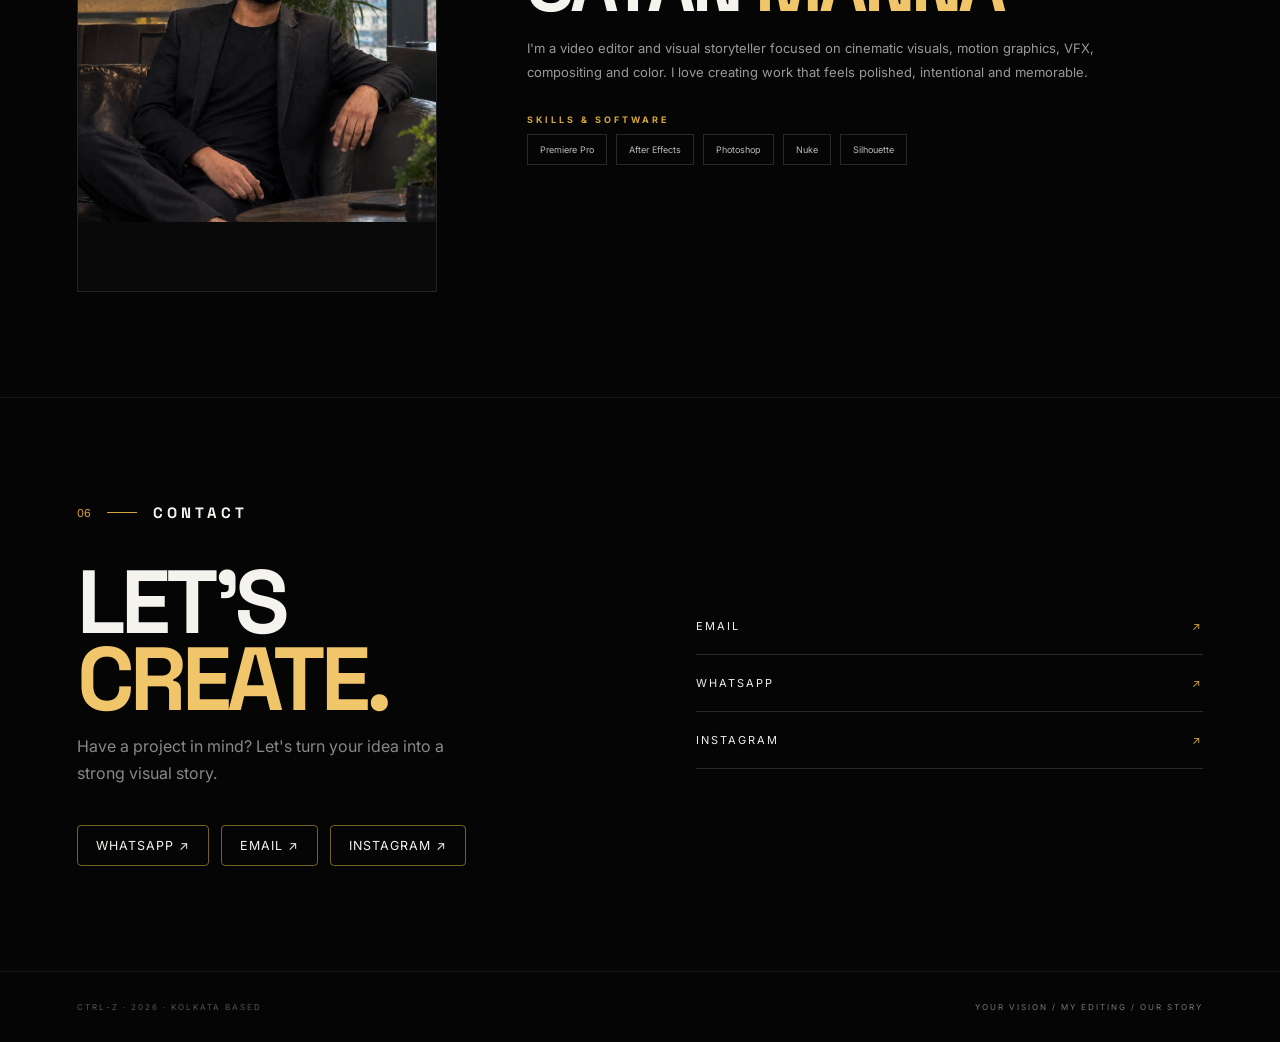
==== commit 01c6e142: "Add files via upload" ====
--- a/index.html
+++ b/index.html
@@ -81,7 +81,7 @@
 <section class="about section" id="about">
   <div class="section-head"><span>05</span><i></i><h2>ABOUT</h2></div>
   <div class="about-grid">
-    <div class="about-photo"><img src="assets/sayan-cutout.png" alt="Sayan Manna" loading="lazy"></div>
+    <div class="about-photo"><img src="assets/about-photo.png" alt="Sayan Manna" loading="lazy"></div>
     <div class="about-copy"><div class="mini">HI, I'M</div><h2>SAYAN <span>MANNA</span></h2><p>I'm a video editor and visual storyteller focused on cinematic visuals, motion graphics, VFX, compositing and color. I love creating work that feels polished, intentional and memorable.</p><div class="tools"><b>SKILLS & SOFTWARE</b><span>Premiere Pro</span><span>After Effects</span><span>Photoshop</span><span>Nuke</span><span>Silhouette</span></div></div>
   </div>
 </section>
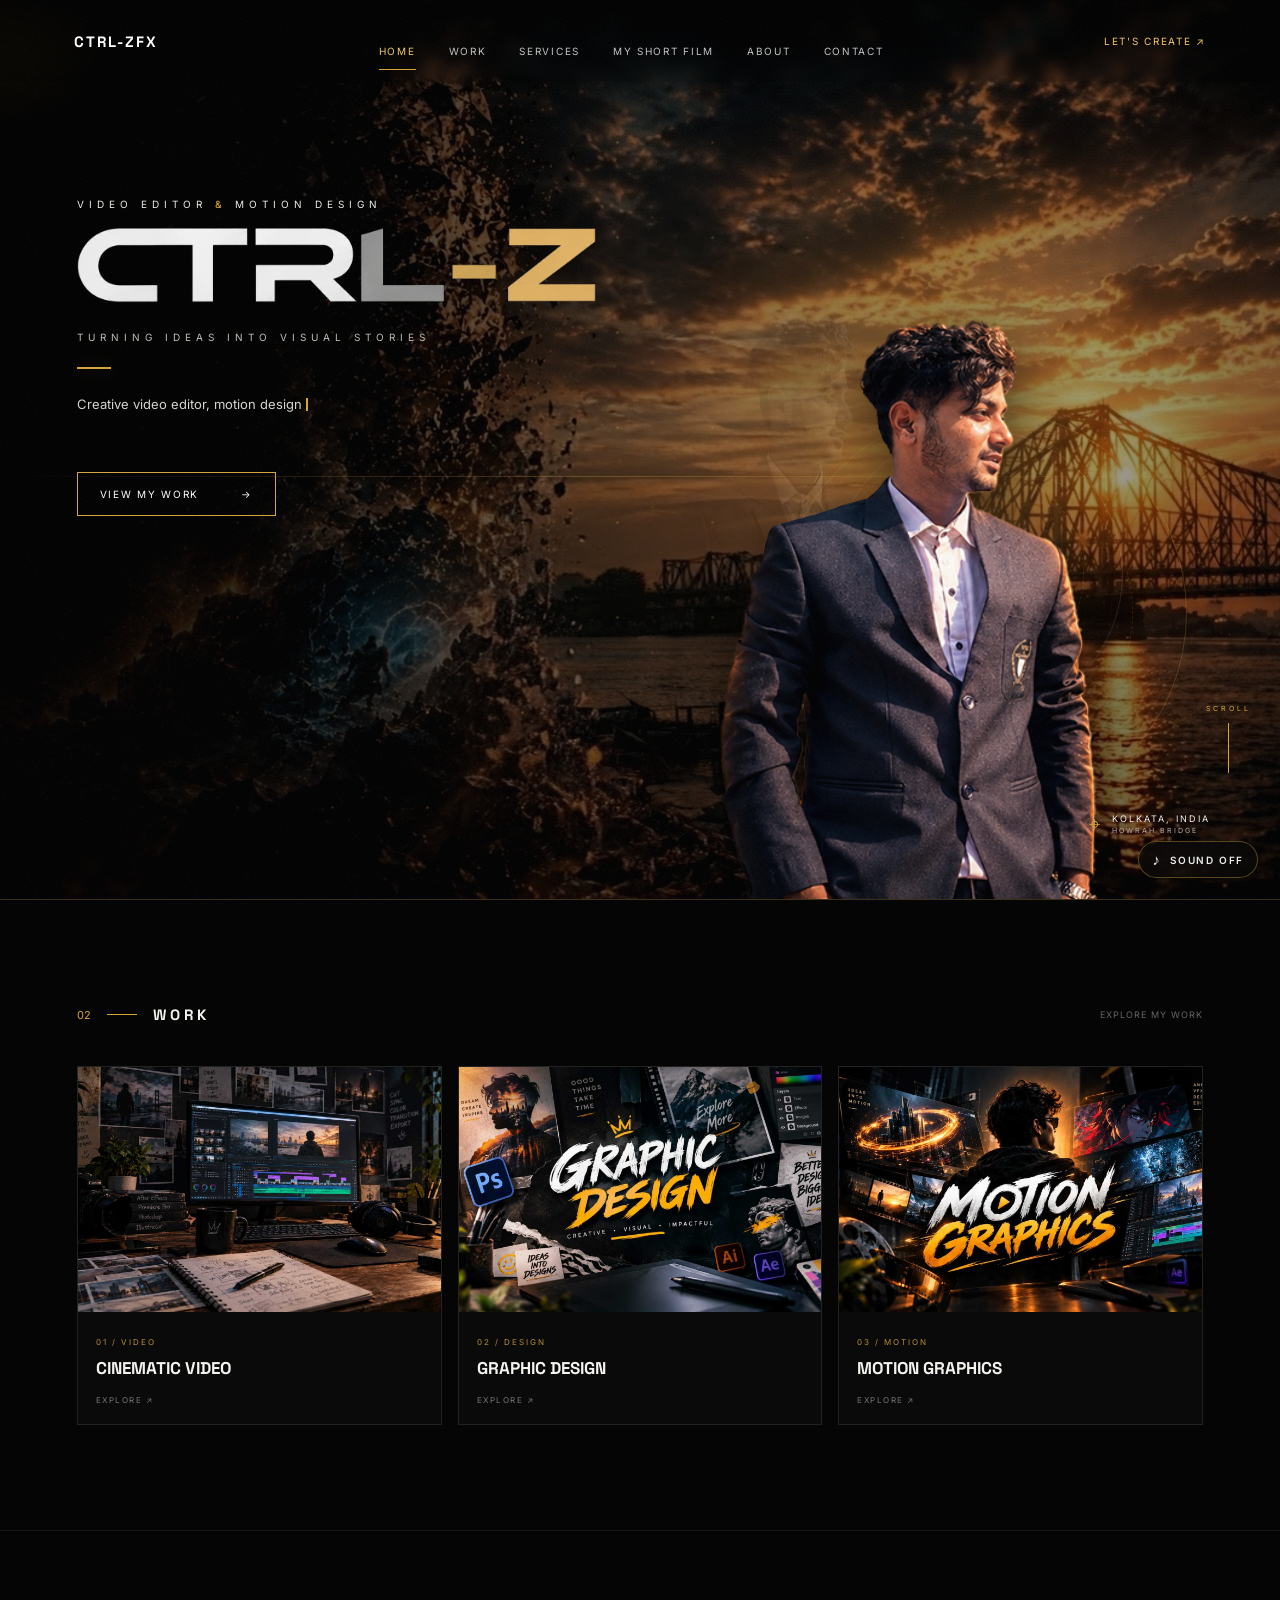
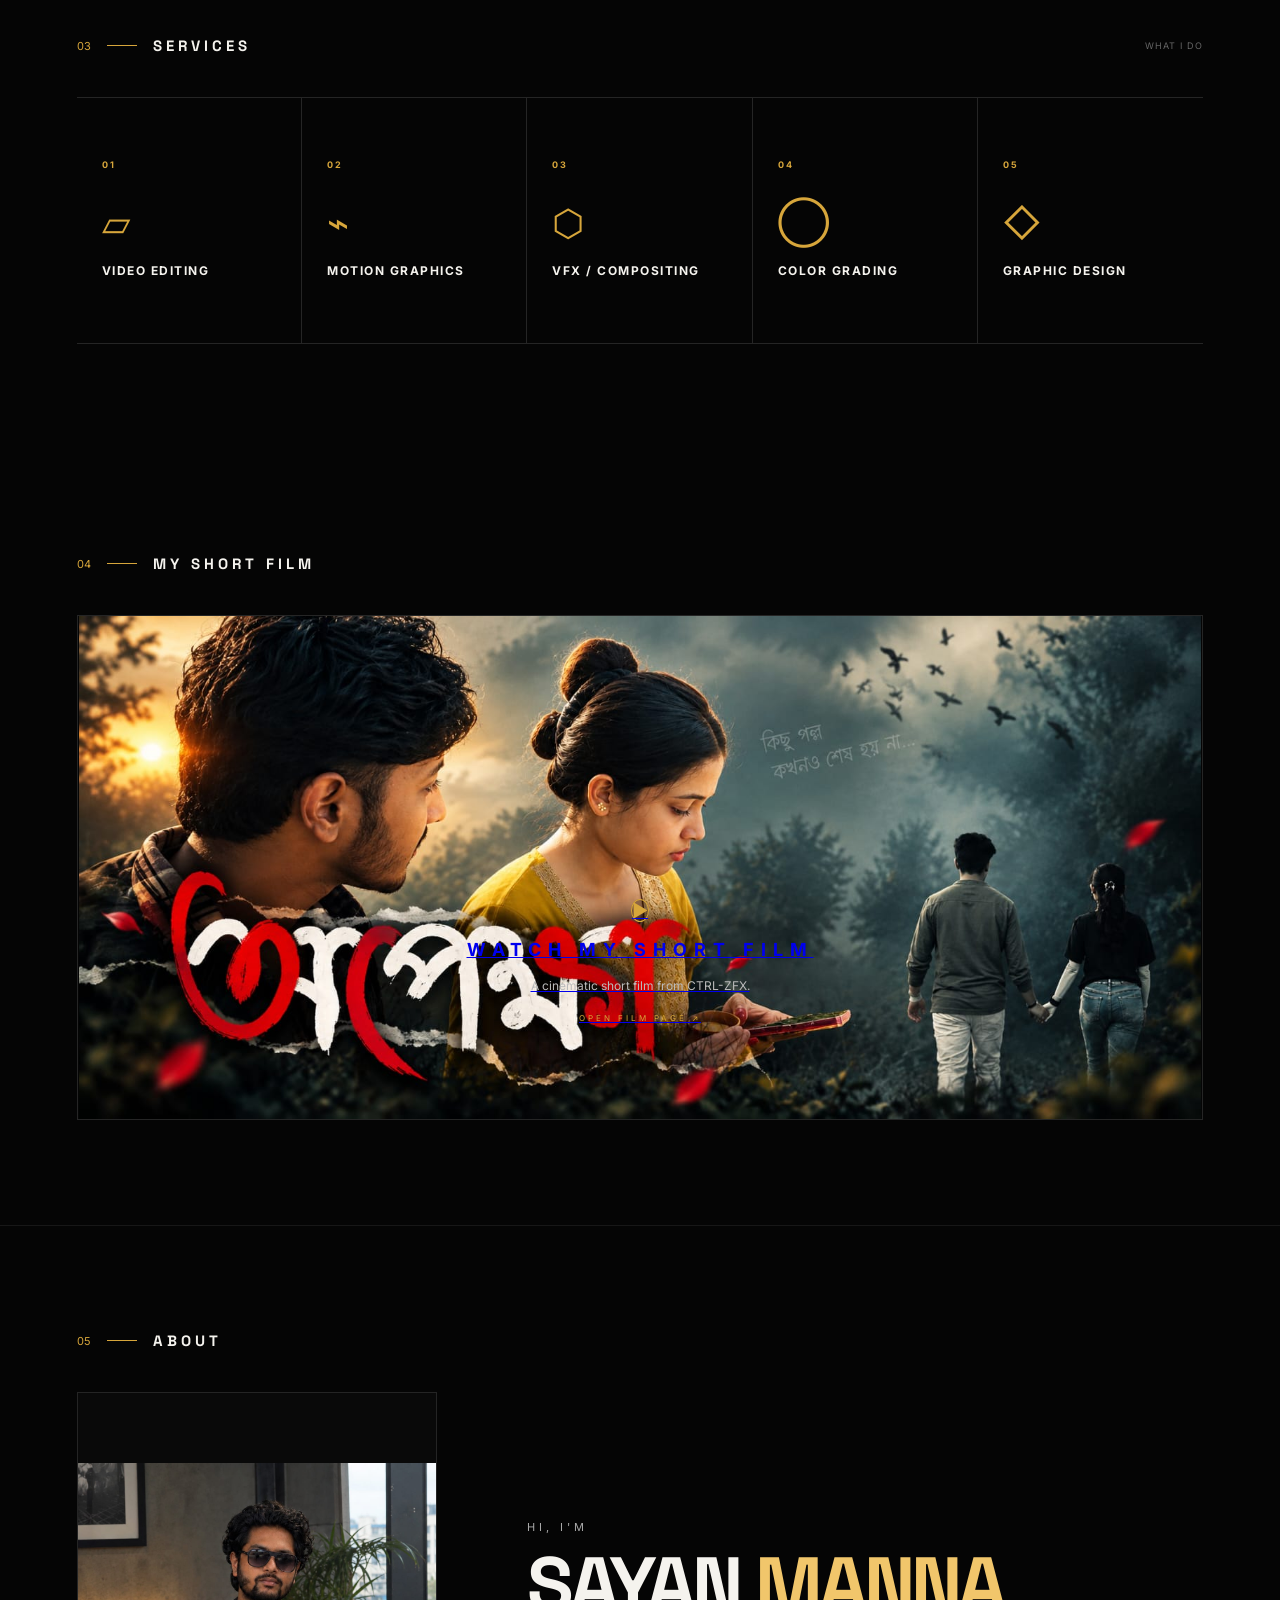
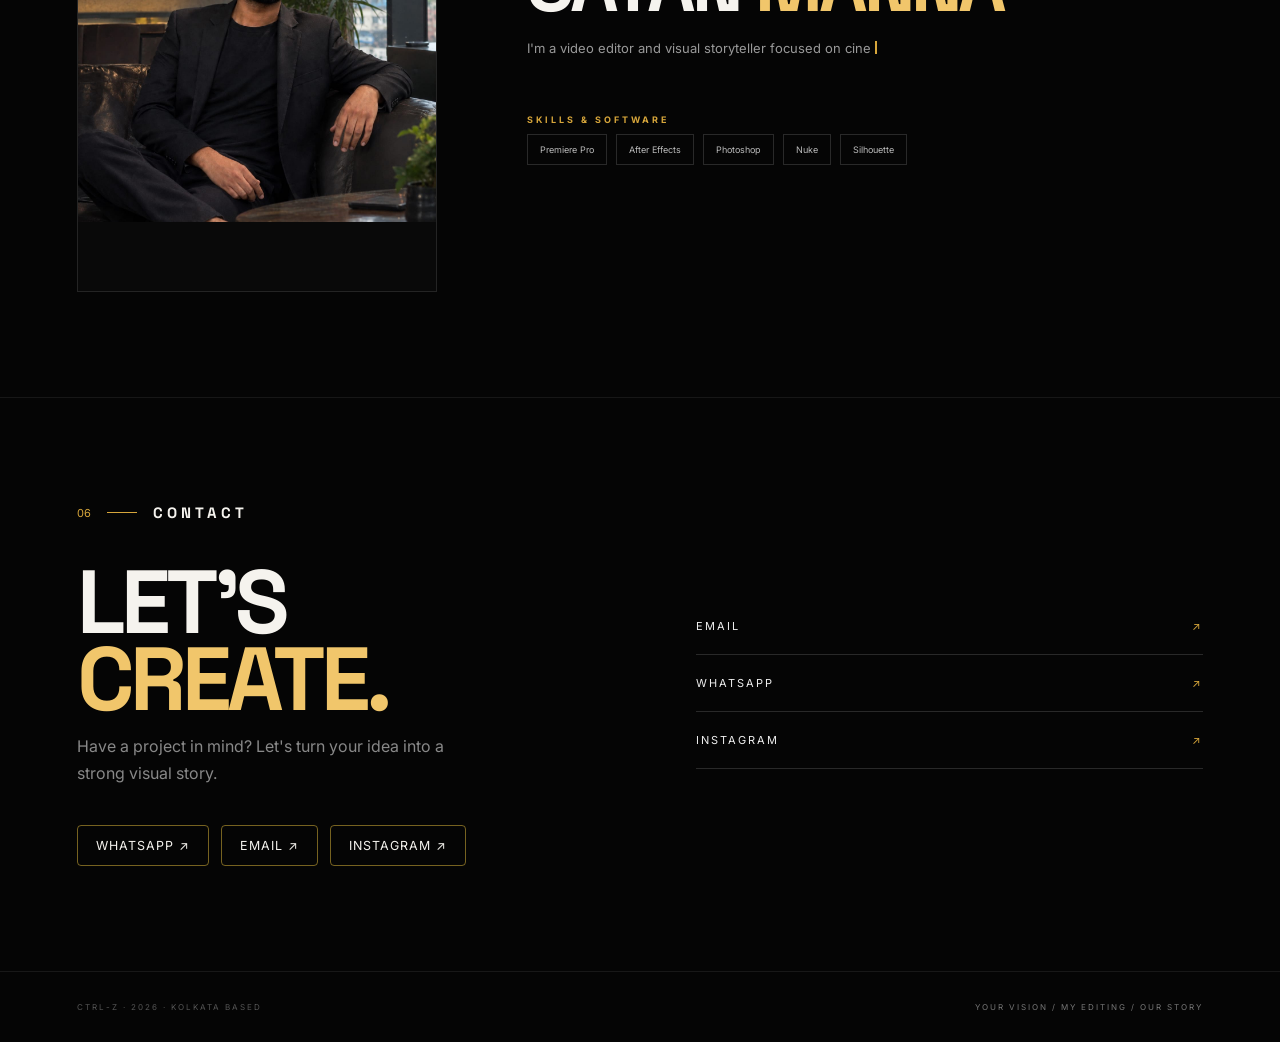
==== commit cef9740a: "Add files via upload" ====
--- a/index.html
+++ b/index.html
@@ -29,7 +29,7 @@
     <div class="eyebrow">VIDEO EDITOR <b>&</b> MOTION DESIGN</div>
     <div class="hero-logo-wrap"><img class="hero-logo" src="assets/ctrl-zfx-logo.png" alt="CTRL-ZFX logo"></div>
     <div class="tagline">TURNING IDEAS INTO VISUAL STORIES</div><div class="gold-line"></div>
-    <p>Creative video editor, motion designer, and VFX artist based in Kolkata. I craft cinematic visuals that bring your vision to life.</p>
+    <p class="typewriter-text">Creative video editor, motion designer, and VFX artist based in Kolkata. I craft cinematic visuals that bring your vision to life.</p>
     <a class="button" href="#work">VIEW MY WORK <span>→</span></a>
   </div>
   <div class="hero-person-wrap" aria-hidden="true">
@@ -82,7 +82,7 @@
   <div class="section-head"><span>05</span><i></i><h2>ABOUT</h2></div>
   <div class="about-grid">
     <div class="about-photo"><img src="assets/about-photo.png" alt="Sayan Manna" loading="lazy"></div>
-    <div class="about-copy"><div class="mini">HI, I'M</div><h2>SAYAN <span>MANNA</span></h2><p>I'm a video editor and visual storyteller focused on cinematic visuals, motion graphics, VFX, compositing and color. I love creating work that feels polished, intentional and memorable.</p><div class="tools"><b>SKILLS & SOFTWARE</b><span>Premiere Pro</span><span>After Effects</span><span>Photoshop</span><span>Nuke</span><span>Silhouette</span></div></div>
+    <div class="about-copy"><div class="mini">HI, I'M</div><h2>SAYAN <span>MANNA</span></h2><p class="typewriter-text">I'm a video editor and visual storyteller focused on cinematic visuals, motion graphics, VFX, compositing and color. I love creating work that feels polished, intentional and memorable.</p><div class="tools"><b>SKILLS & SOFTWARE</b><span>Premiere Pro</span><span>After Effects</span><span>Photoshop</span><span>Nuke</span><span>Silhouette</span></div></div>
   </div>
 </section>
 
--- a/style.css
+++ b/style.css
@@ -1,5 +1,5 @@
 :root{--bg:#050505;--gold:#d7a63b;--gold2:#f1c66b;--text:#f5f3ee;--muted:#9a9892;--line:rgba(215,166,59,.25)}*{box-sizing:border-box}html{scroll-behavior:smooth}body{margin:0;background:var(--bg);color:var(--text);font-family:Inter,Arial,sans-serif;overflow-x:hidden}.grain{position:fixed;inset:0;z-index:100;pointer-events:none;opacity:.045;background-image:url("data:image/svg+xml,%3Csvg xmlns='http://www.w3.org/2000/svg' width='160' height='160'%3E%3Cfilter id='n'%3E%3CfeTurbulence type='fractalNoise' baseFrequency='.8' numOctaves='3'/%3E%3C/filter%3E%3Crect width='100%25' height='100%25' filter='url(%23n)'/%3E%3C/svg%3E")}.cursor-glow{position:fixed;width:280px;height:280px;border-radius:50%;pointer-events:none;z-index:2;background:radial-gradient(circle,rgba(215,166,59,.08),transparent 68%);transform:translate(-50%,-50%)}.nav{position:fixed;z-index:80;left:0;right:0;top:0;height:82px;padding:0 5.8%;display:flex;align-items:center;background:linear-gradient(180deg,rgba(0,0,0,.82),rgba(0,0,0,0));backdrop-filter:blur(6px)}.brand{align-items:center;display:flex;align-items:center;gap:17px;color:#fff;text-decoration:none}.brand-name{font-family:"Space Grotesk";font-size:15px;letter-spacing:2px;font-weight:700;color:#fff}.brand-name::first-letter{color:#fff}
-.brand-name{font-family:"Space Grotesk";font-size:15px;letter-spacing:2px;font-weight:700;color:#fff}.nav-links{display:flex;gap:33px;margin:auto}.nav-links a,.nav-cta{font-size:10px;letter-spacing:1.7px;color:#eee;text-decoration:none}.nav-links a{padding:32px 0 12px;opacity:.82}.nav-links a:hover,.nav-links a.active{color:var(--gold2);opacity:1}.nav-links a.active{border-bottom:1px solid var(--gold)}.nav-cta{color:var(--gold2)!important}.menu-btn{display:none;margin-left:auto;background:none;border:0;color:white;font-size:25px}.hero{height:100svh;min-height:720px;position:relative;overflow:hidden;border-bottom:1px solid var(--line);isolation:isolate}.hero-bg-wrap{position:absolute;inset:0;z-index:-5;overflow:hidden;background:#030405}.hero-bg{position:absolute;width:100%;height:100%;object-fit:cover;object-position:center;filter:brightness(.68) contrast(1.08) saturate(.92);animation:heroPan 18s ease-in-out infinite alternate}.hero-vignette{position:absolute;inset:0;background:radial-gradient(circle at 72% 45%,transparent 0 18%,rgba(0,0,0,.22) 45%,rgba(0,0,0,.82) 100%),linear-gradient(90deg,rgba(0,0,0,.72),rgba(0,0,0,.22) 50%,rgba(0,0,0,.12))}.hero-gold-light{position:absolute;width:45vw;height:45vw;right:3%;top:12%;border-radius:50%;background:radial-gradient(circle,rgba(232,171,60,.2),transparent 65%);filter:blur(22px);animation:pulse 6s ease-in-out infinite}.particles{position:absolute;inset:0;opacity:.3;background-image:radial-gradient(circle,rgba(238,187,83,.8) 0 1px,transparent 1.6px);background-size:95px 95px;mask-image:linear-gradient(90deg,transparent 5%,black 40%,transparent 90%)}.p1{animation:particleMove 20s linear infinite}.p2{background-size:145px 145px;opacity:.14;animation:particleMove 28s linear infinite reverse}.horizon-line{position:absolute;left:0;right:0;top:53%;height:1px;background:linear-gradient(90deg,transparent,rgba(215,166,59,.3),transparent);animation:linePulse 5s ease-in-out infinite}.hero-copy{position:absolute;z-index:10;left:6%;top:22%;width:43%}.eyebrow,.tagline{font-size:10px;letter-spacing:5px}.eyebrow b{color:var(--gold);font-weight:500}.hero-logo-wrap{margin:18px 0 26px;width:min(520px,100%);display:flex;align-items:center}.hero-logo{display:block;width:min(520px,100%);height:auto;object-fit:contain;filter:drop-shadow(0 8px 22px rgba(0,0,0,.45));animation:logoFloat 6s ease-in-out infinite}.tagline{color:#c6c3bc;margin-top:28px}.gold-line{width:34px;height:2px;background:var(--gold);margin:24px 0;box-shadow:0 0 18px rgba(215,166,59,.35)}.hero-copy>p{max-width:420px;font-size:13px;line-height:1.75;color:#d7d5cf}.button{display:inline-flex;gap:42px;align-items:center;margin-top:18px;padding:15px 22px;border:1px solid var(--gold);color:white;text-decoration:none;font-size:10px;letter-spacing:1.7px;transition:.35s}.button:hover{background:var(--gold);color:#050505;box-shadow:0 0 35px rgba(215,166,59,.2)}.hero-person-wrap{position:absolute;right:6%;bottom:0;width:42%;height:91%;z-index:8;display:flex;justify-content:center;align-items:flex-end}.hero-person{height:100%;max-width:100%;object-fit:contain;object-position:bottom center;position:relative;z-index:4;filter:drop-shadow(0 18px 28px rgba(0,0,0,.6));animation:float 6s ease-in-out infinite}.person-aura{position:absolute;bottom:7%;width:62%;height:75%;background:radial-gradient(ellipse,rgba(221,163,58,.28),transparent 65%);filter:blur(24px);animation:pulse 5s ease-in-out infinite}.vfx-echo{position:absolute;z-index:2;width:72%;height:76%;bottom:8%;left:-4%;opacity:.13;filter:grayscale(1) sepia(.5) blur(.3px);mask-image:linear-gradient(90deg,transparent,black 45%,transparent 85%);animation:echo 5s ease-in-out infinite}.vfx-echo img{height:100%;transform:translateX(-10%) scale(.95)}.orbit{position:absolute;border:1px solid rgba(215,166,59,.22);border-radius:50%;aspect-ratio:1;right:3%;bottom:10%;width:76%;z-index:1}.orbit:after{content:"";position:absolute;inset:13%;border:1px dashed rgba(215,166,59,.18);border-radius:50%}.orbit-a{animation:spin 14s linear infinite}.orbit-b{width:54%;bottom:22%;right:15%;border-color:rgba(255,255,255,.1);animation:spin 9s linear infinite reverse}.location{position:absolute;right:5.5%;bottom:7%;z-index:12;display:flex;gap:10px;align-items:center;font-size:9px;letter-spacing:2px}.location span{font-size:20px;color:var(--gold)}.location small{font-size:7px;color:#aaa}.scroll-cue{position:absolute;right:2.3%;bottom:14%;display:flex;flex-direction:column;align-items:center;gap:10px;color:var(--gold);font-size:7px;letter-spacing:3px}.scroll-cue i{width:1px;height:50px;background:var(--gold);animation:scrollLine 2s ease-in-out infinite}.section{padding:105px 6%;background:#050505}.section-head{display:flex;align-items:center;gap:16px;margin-bottom:42px}.section-head>span{font-size:11px;color:var(--gold)}.section-head>i{width:30px;height:1px;background:var(--gold)}.section-head h2{margin:0;font-family:"Space Grotesk";font-size:15px;letter-spacing:4px}.section-head em{margin-left:auto;font-style:normal;color:#666;font-size:9px;letter-spacing:1px}.work-grid{display:grid;grid-template-columns:1.3fr 1fr 1fr;gap:16px}.project{background:#0a0a0a;border:1px solid #222;overflow:hidden;transition:.45s}.project:hover{transform:translateY(-6px);border-color:rgba(215,166,59,.5)}.project.tall{grid-row:span 2}.project-image{height:245px;background-size:cover;background-position:center;transition:.8s}.project.tall .project-image{height:520px}.project:hover .project-image{transform:scale(1.04)}.one{background-image:url('assets/hero-bg.png')}.two{background:radial-gradient(circle at 50% 35%,#b57b2c,#071019 45%,#030303)}.three{background:linear-gradient(135deg,#050505,#183342 48%,#bc8734)}.four{background:radial-gradient(circle at 70% 35%,#c08b37,#1c1309 25%,#030303 70%)}.project-meta{padding:17px 18px}.project-meta small{font-size:8px;letter-spacing:2px;color:#b88b3c}.project-meta b{display:block;margin:8px 0;font-family:"Space Grotesk";font-size:17px}.project-meta span{font-size:8px;letter-spacing:1.5px;color:#777}.services{border-top:1px solid #171717}.services-grid{display:grid;grid-template-columns:repeat(5,1fr);border-top:1px solid #252525;border-bottom:1px solid #252525}.service-card{appearance:none;background:transparent;color:inherit;text-align:left;font:inherit;cursor:pointer;padding:28px 25px;min-height:245px;border:0;border-right:1px solid #252525;position:relative;transition:background .35s ease,box-shadow .35s ease}.service-card:last-child{border-right:0}.service-card:hover{background:rgba(255,190,40,.025)}.service-card:focus-visible{outline:1px solid var(--gold);outline-offset:-1px}.services-grid strong{color:var(--gold);font-size:9px;letter-spacing:2px}.icon{font-size:37px;color:var(--gold);margin:28px 0 18px}.services h3{font-size:12px;letter-spacing:1.5px}.service-detail{max-height:0;opacity:0;overflow:hidden;color:#aaa;font-size:10px;line-height:1.7;margin-top:0;transform:translateY(8px);transition:max-height .45s ease,opacity .35s ease,margin .35s ease,transform .45s ease}.service-detail b{color:var(--gold);font-size:9px;letter-spacing:1.2px}.service-card[aria-expanded="true"]{background:rgba(255,190,40,.035)}.service-card[aria-expanded="true"] .service-detail{max-height:120px;opacity:1;margin-top:18px;transform:translateY(0)}.reel-box{height:auto;aspect-ratio:1600/718;position:relative;overflow:hidden;border:1px solid #252525;display:grid;place-items:center}.reel-bg{position:absolute;inset:0;background-image:linear-gradient(90deg,rgba(0,0,0,.86),rgba(0,0,0,.2)),url('assets/hero-bg.png');background-size:cover;background-position:center;filter:brightness(.65);animation:heroPan 22s ease-in-out infinite alternate}.reel-content{position:relative;text-align:center;z-index:2}.play{width:78px;height:78px;border:1px solid var(--gold);border-radius:50%;background:rgba(0,0,0,.25);color:var(--gold);font-size:18px;cursor:pointer;transition:.35s}.play:hover{background:var(--gold);color:#050505;transform:scale(1.08)}.reel-content h3{letter-spacing:7px;font-size:18px}.reel-content p{color:#bbb;font-size:12px}.reel-content small{font-size:8px;letter-spacing:3px;color:var(--gold)}.about{border-top:1px solid #171717}.about-grid{display:grid;grid-template-columns:32% 1fr;gap:8%;align-items:center}.about-photo{height:500px;background:#090909;border:1px solid #242424;display:flex;justify-content:center;align-items:flex-end;overflow:hidden}.about-photo img{height:100%;max-width:100%;object-fit:contain}.mini{font-size:11px;letter-spacing:4px;color:#aaa}.about-copy h2{font-family:"Space Grotesk";font-size:clamp(45px,6vw,90px);line-height:.85;letter-spacing:-4px;margin:18px 0}.about-copy h2 span{color:var(--gold2)}.about-copy>p{max-width:610px;color:#999;font-size:13px;line-height:1.85}.tools{display:flex;flex-wrap:wrap;gap:9px;margin-top:30px}.tools b{width:100%;font-size:9px;letter-spacing:3px;color:var(--gold)}.tools span{border:1px solid #292929;padding:9px 12px;font-size:9px;color:#bbb}.contact{border-top:1px solid #171717}.contact-grid{display:grid;grid-template-columns:1fr 1fr;gap:10%;align-items:center}.contact-grid h2{font-family:"Space Grotesk";font-size:clamp(55px,7vw,100px);line-height:.85;letter-spacing:-5px;margin:0}.contact-grid h2 span{color:var(--gold2)}.contact-grid p{color:#888;max-width:400px;line-height:1.7}.contact-links{display:flex;flex-direction:column}.contact-links a{display:flex;justify-content:space-between;padding:21px 0;border-bottom:1px solid #292929;color:#eee;text-decoration:none;font-size:11px;letter-spacing:2px;transition:.3s}.contact-links a:hover{color:var(--gold2);padding-left:10px}.contact-links span{color:var(--gold)}footer{padding:30px 6%;border-top:1px solid #181818;color:#555;font-size:8px;letter-spacing:2px;display:flex;justify-content:space-between}footer span{color:#777}@keyframes heroPan{from{transform:scale(1.02) translate3d(-.5%,0,0)}to{transform:scale(1.1) translate3d(1.4%,-1%,0)}}@keyframes pulse{0%,100%{opacity:.5;transform:scale(.96)}50%{opacity:1;transform:scale(1.08)}}@keyframes particleMove{to{background-position:0 190px}}@keyframes linePulse{0%,100%{opacity:.2}50%{opacity:.8}}@keyframes float{0%,100%{transform:translateY(0)}50%{transform:translateY(-8px)}}@keyframes logoFloat{0%,100%{transform:translateY(0) scale(1)}50%{transform:translateY(-4px) scale(1.012)}}@keyframes echo{0%,100%{transform:translateX(0);opacity:.08}50%{transform:translateX(18px);opacity:.18}}@keyframes spin{to{transform:rotate(360deg)}}@keyframes scrollLine{0%,100%{height:35px;opacity:.5}50%{height:58px;opacity:1}}@media(max-width:900px){.nav{height:68px;padding:0 5%}.nav-links,.nav-cta{display:none}.menu-btn{display:block}.hero{min-height:760px}.hero-copy{left:6%;top:18%;width:86%}.hero-logo-wrap{width:min(390px,100%)}.hero-person-wrap{width:64%;height:62%;right:-2%}.location{bottom:3%;right:5%}.scroll-cue{display:none}.work-grid{grid-template-columns:1fr 1fr}.project.tall{grid-row:auto}.project.tall .project-image,.project-image{height:300px}.services-grid{grid-template-columns:1fr 1fr}.about-grid,.contact-grid{grid-template-columns:1fr;gap:35px}.about-photo{height:420px}}@media(max-width:560px){.brand-name{display:none}.hero{min-height:730px}.hero-bg{object-position:58% center}.hero-copy{top:16%}.eyebrow,.tagline{font-size:8px;letter-spacing:3px}.hero-logo-wrap{width:min(330px,100%)}.hero-copy>p{font-size:11px;max-width:300px}.hero-person-wrap{width:82%;height:56%;right:-12%}.location{font-size:8px}.section{padding:75px 6%}.section-head em{display:none}.work-grid,.services-grid{grid-template-columns:1fr}.project.tall .project-image,.project-image{height:270px}.reel-box{height:auto;aspect-ratio:1600/718}.about-photo{height:380px}.contact-grid h2{font-size:60px}footer{display:block;line-height:2}footer span{display:block;margin-top:8px}}
+.brand-name{font-family:"Space Grotesk";font-size:15px;letter-spacing:2px;font-weight:700;color:#fff}.nav-links{display:flex;gap:33px;margin:auto}.nav-links a,.nav-cta{font-size:10px;letter-spacing:1.7px;color:#eee;text-decoration:none}.nav-links a{padding:32px 0 12px;opacity:.82}.nav-links a:hover,.nav-links a.active{color:var(--gold2);opacity:1}.nav-links a.active{border-bottom:1px solid var(--gold)}.nav-cta{color:var(--gold2)!important}.menu-btn{display:none;margin-left:auto;background:none;border:0;color:white;font-size:25px}.hero{height:100svh;min-height:720px;position:relative;overflow:hidden;border-bottom:1px solid var(--line);isolation:isolate}.hero-bg-wrap{position:absolute;inset:0;z-index:-5;overflow:hidden;background:#030405}.hero-bg{position:absolute;width:100%;height:100%;object-fit:cover;object-position:center;filter:brightness(.68) contrast(1.08) saturate(.92);animation:heroPan 18s ease-in-out infinite alternate}.hero-vignette{position:absolute;inset:0;background:radial-gradient(circle at 72% 45%,transparent 0 18%,rgba(0,0,0,.22) 45%,rgba(0,0,0,.82) 100%),linear-gradient(90deg,rgba(0,0,0,.72),rgba(0,0,0,.22) 50%,rgba(0,0,0,.12))}.hero-gold-light{position:absolute;width:45vw;height:45vw;right:3%;top:12%;border-radius:50%;background:radial-gradient(circle,rgba(232,171,60,.2),transparent 65%);filter:blur(22px);animation:pulse 6s ease-in-out infinite}.particles{position:absolute;inset:0;opacity:.3;background-image:radial-gradient(circle,rgba(238,187,83,.8) 0 1px,transparent 1.6px);background-size:95px 95px;mask-image:linear-gradient(90deg,transparent 5%,black 40%,transparent 90%)}.p1{animation:particleMove 20s linear infinite}.p2{background-size:145px 145px;opacity:.14;animation:particleMove 28s linear infinite reverse}.horizon-line{position:absolute;left:0;right:0;top:53%;height:1px;background:linear-gradient(90deg,transparent,rgba(215,166,59,.3),transparent);animation:linePulse 5s ease-in-out infinite}.hero-copy{position:absolute;z-index:10;left:6%;top:22%;width:43%}.eyebrow,.tagline{font-size:10px;letter-spacing:5px}.eyebrow b{color:var(--gold);font-weight:500}.hero-logo-wrap{margin:18px 0 26px;width:min(520px,100%);display:flex;align-items:center}.hero-logo{display:block;width:min(520px,100%);height:auto;object-fit:contain;filter:drop-shadow(0 8px 22px rgba(0,0,0,.45));animation:logoFloat 6s ease-in-out infinite}.tagline{color:#c6c3bc;margin-top:28px}.gold-line{width:34px;height:2px;background:var(--gold);margin:24px 0;box-shadow:0 0 18px rgba(215,166,59,.35)}.hero-copy>p{max-width:420px;font-size:13px;line-height:1.75;color:#d7d5cf}.button{display:inline-flex;gap:42px;align-items:center;margin-top:18px;padding:15px 22px;border:1px solid var(--gold);color:white;text-decoration:none;font-size:10px;letter-spacing:1.7px;transition:.35s}.button:hover{background:var(--gold);color:#050505;box-shadow:0 0 35px rgba(215,166,59,.2)}.hero-person-wrap{position:absolute;right:6%;bottom:0;width:42%;height:91%;z-index:8;display:flex;justify-content:center;align-items:flex-end}.hero-person{height:100%;max-width:100%;object-fit:contain;object-position:bottom center;position:relative;z-index:4;filter:drop-shadow(0 18px 28px rgba(0,0,0,.6));animation:float 6s ease-in-out infinite}.person-aura{position:absolute;bottom:7%;width:62%;height:75%;background:radial-gradient(ellipse,rgba(221,163,58,.28),transparent 65%);filter:blur(24px);animation:pulse 5s ease-in-out infinite}.vfx-echo{position:absolute;z-index:2;width:72%;height:76%;bottom:8%;left:-4%;opacity:.13;filter:grayscale(1) sepia(.5) blur(.3px);mask-image:linear-gradient(90deg,transparent,black 45%,transparent 85%);animation:echo 5s ease-in-out infinite}.vfx-echo img{height:100%;transform:translateX(-10%) scale(.95)}.orbit{position:absolute;border:1px solid rgba(215,166,59,.22);border-radius:50%;aspect-ratio:1;right:3%;bottom:10%;width:76%;z-index:1}.orbit:after{content:"";position:absolute;inset:13%;border:1px dashed rgba(215,166,59,.18);border-radius:50%}.orbit-a{animation:spin 14s linear infinite}.orbit-b{width:54%;bottom:22%;right:15%;border-color:rgba(255,255,255,.1);animation:spin 9s linear infinite reverse}.location{position:absolute;right:5.5%;bottom:7%;z-index:12;display:flex;gap:10px;align-items:center;font-size:9px;letter-spacing:2px}.location span{font-size:20px;color:var(--gold)}.location small{font-size:7px;color:#aaa}.scroll-cue{position:absolute;right:2.3%;bottom:14%;display:flex;flex-direction:column;align-items:center;gap:10px;color:var(--gold);font-size:7px;letter-spacing:3px}.scroll-cue i{width:1px;height:50px;background:var(--gold);animation:scrollLine 2s ease-in-out infinite}.section{padding:105px 6%;background:#050505}.section-head{display:flex;align-items:center;gap:16px;margin-bottom:42px}.section-head>span{font-size:11px;color:var(--gold)}.section-head>i{width:30px;height:1px;background:var(--gold)}.section-head h2{margin:0;font-family:"Space Grotesk";font-size:15px;letter-spacing:4px}.section-head em{margin-left:auto;font-style:normal;color:#666;font-size:9px;letter-spacing:1px}.work-grid{display:grid;grid-template-columns:1.3fr 1fr 1fr;gap:16px}.project{background:#0a0a0a;border:1px solid #222;overflow:hidden;transition:.45s}.project:hover{transform:translateY(-6px);border-color:rgba(215,166,59,.5)}.project.tall{grid-row:span 2}.project-image{height:245px;background-size:cover;background-position:center;transition:.8s}.project.tall .project-image{height:520px}.project:hover .project-image{transform:scale(1.04)}.one{background-image:url('assets/video-editing-thumbnail.jpg')}.two{background-image:url('assets/graphic-design-thumbnail.jpg')}.three{background-image:url('assets/motion-graphics-thumbnail.jpg')}.four{background:radial-gradient(circle at 70% 35%,#c08b37,#1c1309 25%,#030303 70%)}.project-meta{padding:17px 18px}.project-meta small{font-size:8px;letter-spacing:2px;color:#b88b3c}.project-meta b{display:block;margin:8px 0;font-family:"Space Grotesk";font-size:17px}.project-meta span{font-size:8px;letter-spacing:1.5px;color:#777}.services{border-top:1px solid #171717}.services-grid{display:grid;grid-template-columns:repeat(5,1fr);border-top:1px solid #252525;border-bottom:1px solid #252525}.service-card{appearance:none;background:transparent;color:inherit;text-align:left;font:inherit;cursor:pointer;padding:28px 25px;min-height:245px;border:0;border-right:1px solid #252525;position:relative;transition:background .35s ease,box-shadow .35s ease}.service-card:last-child{border-right:0}.service-card:hover{background:rgba(255,190,40,.025)}.service-card:focus-visible{outline:1px solid var(--gold);outline-offset:-1px}.services-grid strong{color:var(--gold);font-size:9px;letter-spacing:2px}.icon{font-size:37px;color:var(--gold);margin:28px 0 18px}.services h3{font-size:12px;letter-spacing:1.5px}.service-detail{max-height:0;opacity:0;overflow:hidden;color:#aaa;font-size:10px;line-height:1.7;margin-top:0;transform:translateY(8px);transition:max-height .45s ease,opacity .35s ease,margin .35s ease,transform .45s ease}.service-detail b{color:var(--gold);font-size:9px;letter-spacing:1.2px}.service-card[aria-expanded="true"]{background:rgba(255,190,40,.035)}.service-card[aria-expanded="true"] .service-detail{max-height:120px;opacity:1;margin-top:18px;transform:translateY(0)}.reel-box{height:auto;aspect-ratio:1600/718;position:relative;overflow:hidden;border:1px solid #252525;display:grid;place-items:center}.reel-bg{position:absolute;inset:0;background-image:linear-gradient(90deg,rgba(0,0,0,.86),rgba(0,0,0,.2)),url('assets/hero-bg.png');background-size:cover;background-position:center;filter:brightness(.65);animation:heroPan 22s ease-in-out infinite alternate}.reel-content{position:relative;text-align:center;z-index:2}.play{width:78px;height:78px;border:1px solid var(--gold);border-radius:50%;background:rgba(0,0,0,.25);color:var(--gold);font-size:18px;cursor:pointer;transition:.35s}.play:hover{background:var(--gold);color:#050505;transform:scale(1.08)}.reel-content h3{letter-spacing:7px;font-size:18px}.reel-content p{color:#bbb;font-size:12px}.reel-content small{font-size:8px;letter-spacing:3px;color:var(--gold)}.about{border-top:1px solid #171717}.about-grid{display:grid;grid-template-columns:32% 1fr;gap:8%;align-items:center}.about-photo{height:500px;background:#090909;border:1px solid #242424;display:flex;justify-content:center;align-items:flex-end;overflow:hidden}.about-photo img{height:100%;max-width:100%;object-fit:contain}.mini{font-size:11px;letter-spacing:4px;color:#aaa}.about-copy h2{font-family:"Space Grotesk";font-size:clamp(45px,6vw,90px);line-height:.85;letter-spacing:-4px;margin:18px 0}.about-copy h2 span{color:var(--gold2)}.about-copy>p{max-width:610px;color:#999;font-size:13px;line-height:1.85}.tools{display:flex;flex-wrap:wrap;gap:9px;margin-top:30px}.tools b{width:100%;font-size:9px;letter-spacing:3px;color:var(--gold)}.tools span{border:1px solid #292929;padding:9px 12px;font-size:9px;color:#bbb}.contact{border-top:1px solid #171717}.contact-grid{display:grid;grid-template-columns:1fr 1fr;gap:10%;align-items:center}.contact-grid h2{font-family:"Space Grotesk";font-size:clamp(55px,7vw,100px);line-height:.85;letter-spacing:-5px;margin:0}.contact-grid h2 span{color:var(--gold2)}.contact-grid p{color:#888;max-width:400px;line-height:1.7}.contact-links{display:flex;flex-direction:column}.contact-links a{display:flex;justify-content:space-between;padding:21px 0;border-bottom:1px solid #292929;color:#eee;text-decoration:none;font-size:11px;letter-spacing:2px;transition:.3s}.contact-links a:hover{color:var(--gold2);padding-left:10px}.contact-links span{color:var(--gold)}footer{padding:30px 6%;border-top:1px solid #181818;color:#555;font-size:8px;letter-spacing:2px;display:flex;justify-content:space-between}footer span{color:#777}@keyframes heroPan{from{transform:scale(1.02) translate3d(-.5%,0,0)}to{transform:scale(1.1) translate3d(1.4%,-1%,0)}}@keyframes pulse{0%,100%{opacity:.5;transform:scale(.96)}50%{opacity:1;transform:scale(1.08)}}@keyframes particleMove{to{background-position:0 190px}}@keyframes linePulse{0%,100%{opacity:.2}50%{opacity:.8}}@keyframes float{0%,100%{transform:translateY(0)}50%{transform:translateY(-8px)}}@keyframes logoFloat{0%,100%{transform:translateY(0) scale(1)}50%{transform:translateY(-4px) scale(1.012)}}@keyframes echo{0%,100%{transform:translateX(0);opacity:.08}50%{transform:translateX(18px);opacity:.18}}@keyframes spin{to{transform:rotate(360deg)}}@keyframes scrollLine{0%,100%{height:35px;opacity:.5}50%{height:58px;opacity:1}}@media(max-width:900px){.nav{height:68px;padding:0 5%}.nav-links,.nav-cta{display:none}.menu-btn{display:block}.hero{min-height:760px}.hero-copy{left:6%;top:18%;width:86%}.hero-logo-wrap{width:min(390px,100%)}.hero-person-wrap{width:64%;height:62%;right:-2%}.location{bottom:3%;right:5%}.scroll-cue{display:none}.work-grid{grid-template-columns:1fr 1fr}.project.tall{grid-row:auto}.project.tall .project-image,.project-image{height:300px}.services-grid{grid-template-columns:1fr 1fr}.about-grid,.contact-grid{grid-template-columns:1fr;gap:35px}.about-photo{height:420px}}@media(max-width:560px){.brand-name{display:none}.hero{min-height:730px}.hero-bg{object-position:58% center}.hero-copy{top:16%}.eyebrow,.tagline{font-size:8px;letter-spacing:3px}.hero-logo-wrap{width:min(330px,100%)}.hero-copy>p{font-size:11px;max-width:300px}.hero-person-wrap{width:82%;height:56%;right:-12%}.location{font-size:8px}.section{padding:75px 6%}.section-head em{display:none}.work-grid,.services-grid{grid-template-columns:1fr}.project.tall .project-image,.project-image{height:270px}.reel-box{height:auto;aspect-ratio:1600/718}.about-photo{height:380px}.contact-grid h2{font-size:60px}footer{display:block;line-height:2}footer span{display:block;margin-top:8px}}
 
 /* WORK CATEGORY PAGES */
 .category-grid{grid-template-columns:repeat(3,1fr)}
@@ -74,3 +74,63 @@
 /* Ambient website sound controls */
 .sound-toggle{position:fixed;right:22px;bottom:22px;z-index:80;border:1px solid rgba(212,175,55,.38);background:rgba(8,8,8,.72);backdrop-filter:blur(12px);color:#eee;padding:10px 13px;border-radius:999px;font:600 10px/1 Inter,sans-serif;letter-spacing:.16em;cursor:pointer;display:flex;align-items:center;gap:8px;transition:.25s ease}.sound-toggle:hover{border-color:rgba(212,175,55,.75);transform:translateY(-2px)}.sound-icon{font-size:15px;line-height:1}.sound-toggle.is-on{box-shadow:0 0 24px rgba(212,175,55,.12);border-color:rgba(212,175,55,.7)}
 @media(max-width:600px){.sound-toggle{right:14px;bottom:14px;padding:9px 11px}.sound-text{font-size:9px}}
+
+/* V24 responsive polish: fluid desktop/tablet/mobile layouts */
+img,video,iframe{max-width:100%;}
+html,body{width:100%;min-width:0;}
+@media (max-width:1200px){
+  .nav{padding-left:4%;padding-right:4%;}
+  .nav-links{gap:22px;}
+  .hero-copy{width:48%;}
+  .hero-person-wrap{right:3%;width:45%;}
+  .section{padding-left:5%;padding-right:5%;}
+}
+@media (max-width:900px){
+  .nav{height:68px;}
+  .hero{height:auto;min-height:760px;}
+  .hero-copy{left:6%;top:15%;width:88%;}
+  .hero-person-wrap{width:62%;height:58%;right:-2%;}
+  .work-grid{grid-template-columns:repeat(2,minmax(0,1fr));}
+  .project,.project.tall{min-width:0;}
+  .project-image,.project.tall .project-image{height:300px;}
+  .about-grid,.contact-grid{grid-template-columns:1fr;}
+  .about-photo{height:430px;}
+}
+@media (max-width:700px){
+  .section{padding:68px 5%;}
+  .section-head{margin-bottom:28px;gap:10px;}
+  .section-head h2{font-size:13px;letter-spacing:2.5px;}
+  .work-grid{grid-template-columns:1fr;}
+  .project-image,.project.tall .project-image{height:auto;aspect-ratio:16/9;}
+  .services-grid{grid-template-columns:1fr 1fr;}
+  .service-card{min-width:0;padding:20px 15px;min-height:205px;}
+  .service-detail{overflow-wrap:anywhere;}
+  .reel-content h3{font-size:14px;letter-spacing:4px;}
+  .about-grid{gap:28px;}
+  .about-photo{height:380px;}
+  .contact-grid{gap:28px;}
+}
+@media (max-width:480px){
+  .nav{padding:0 4%;}
+  .hero{min-height:700px;}
+  .hero-copy{left:5%;top:14%;width:90%;}
+  .hero-logo-wrap{width:min(300px,100%);}
+  .hero-copy>p{max-width:270px;line-height:1.65;}
+  .hero-person-wrap{width:88%;height:51%;right:-16%;}
+  .location{right:4%;bottom:2.5%;}
+  .section{padding:60px 5%;}
+  .services-grid{grid-template-columns:1fr;}
+  .service-card{border-right:0!important;min-height:auto;padding:22px 18px;}
+  .service-card+ .service-card{border-top:1px solid #252525;}
+  .project-meta b{font-size:15px;}
+  .about-photo{height:340px;}
+  .contact-grid h2{font-size:52px;letter-spacing:-3px;}
+  footer{padding:25px 5%;}
+}
+
+
+/* Typewriter text reveal */
+.typewriter-text{position:relative;min-height:3.7em;}
+.typewriter-text.is-typing::after{content:"";display:inline-block;width:2px;height:1em;margin-left:4px;background:var(--gold);vertical-align:-.15em;animation:typeCursor .75s steps(1) infinite;}
+@keyframes typeCursor{0%,45%{opacity:1}46%,100%{opacity:0}}
+@media(max-width:560px){.typewriter-text{min-height:5.8em}}
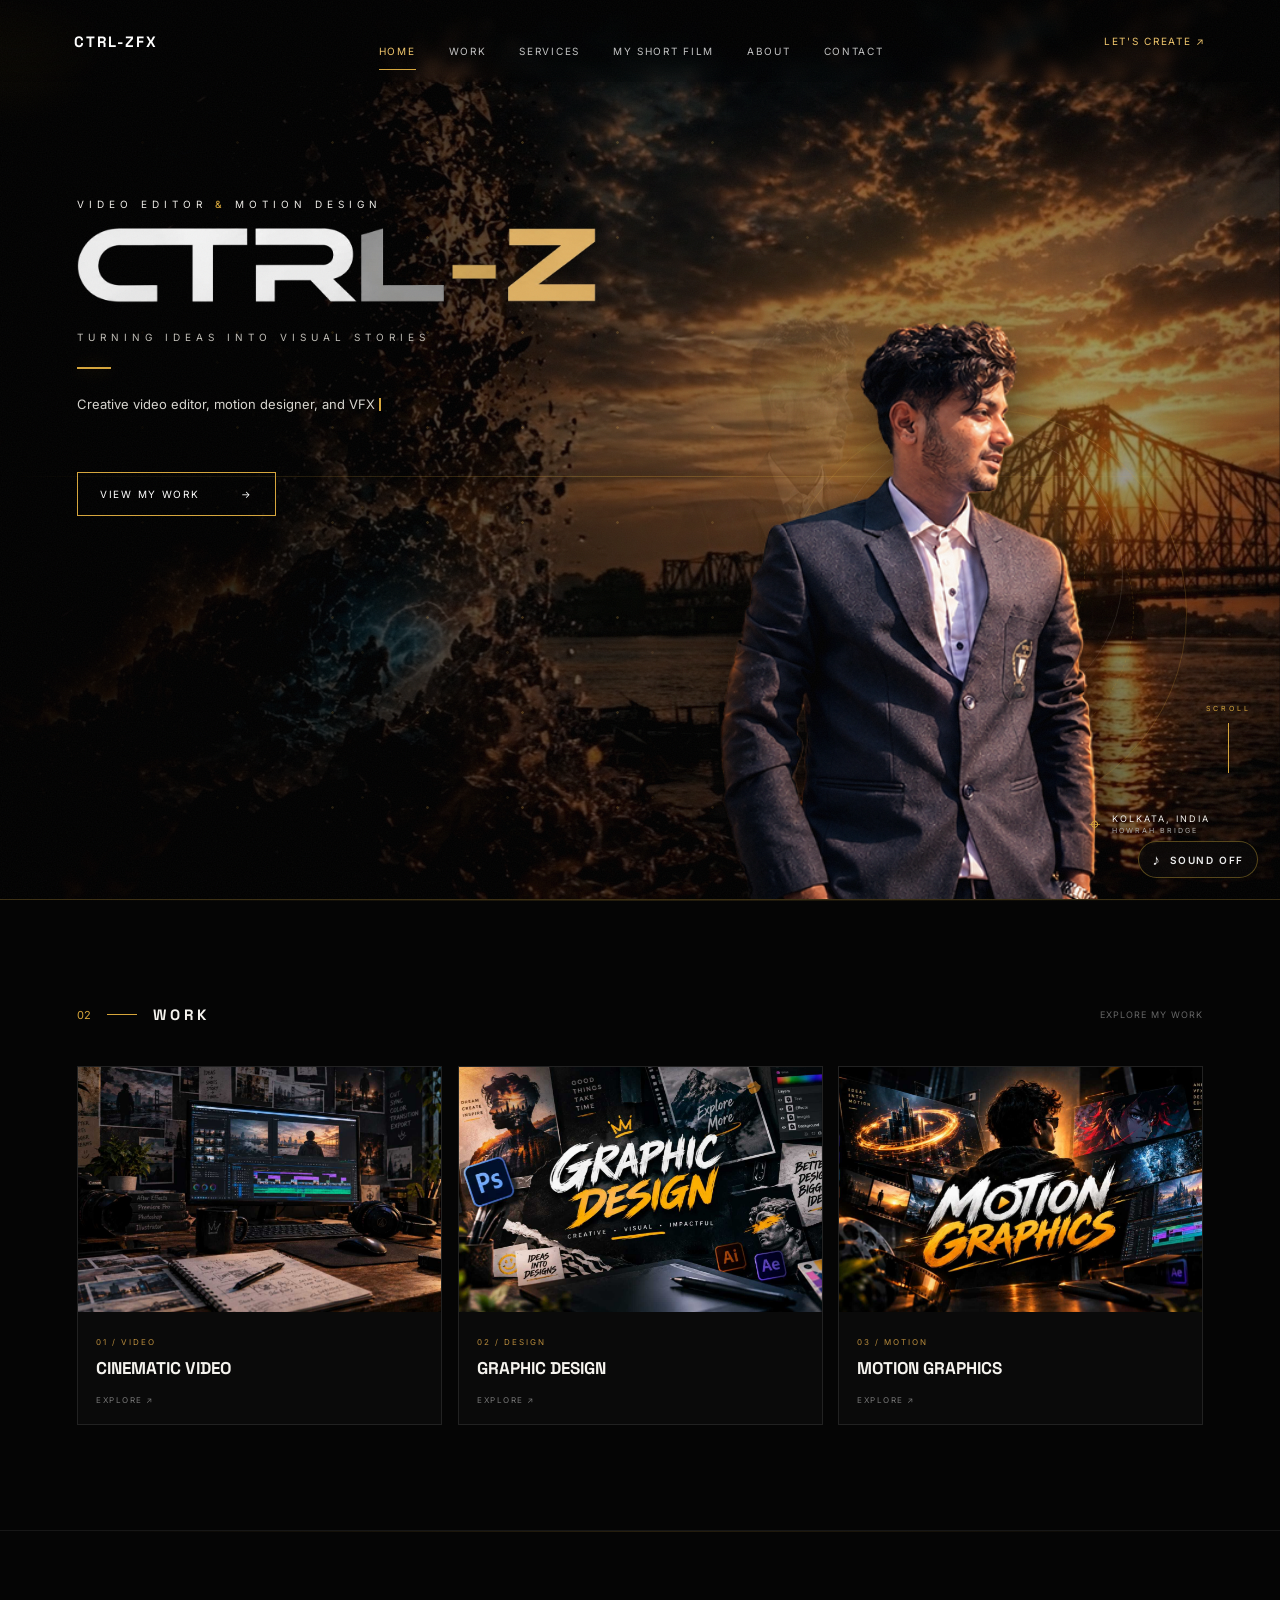
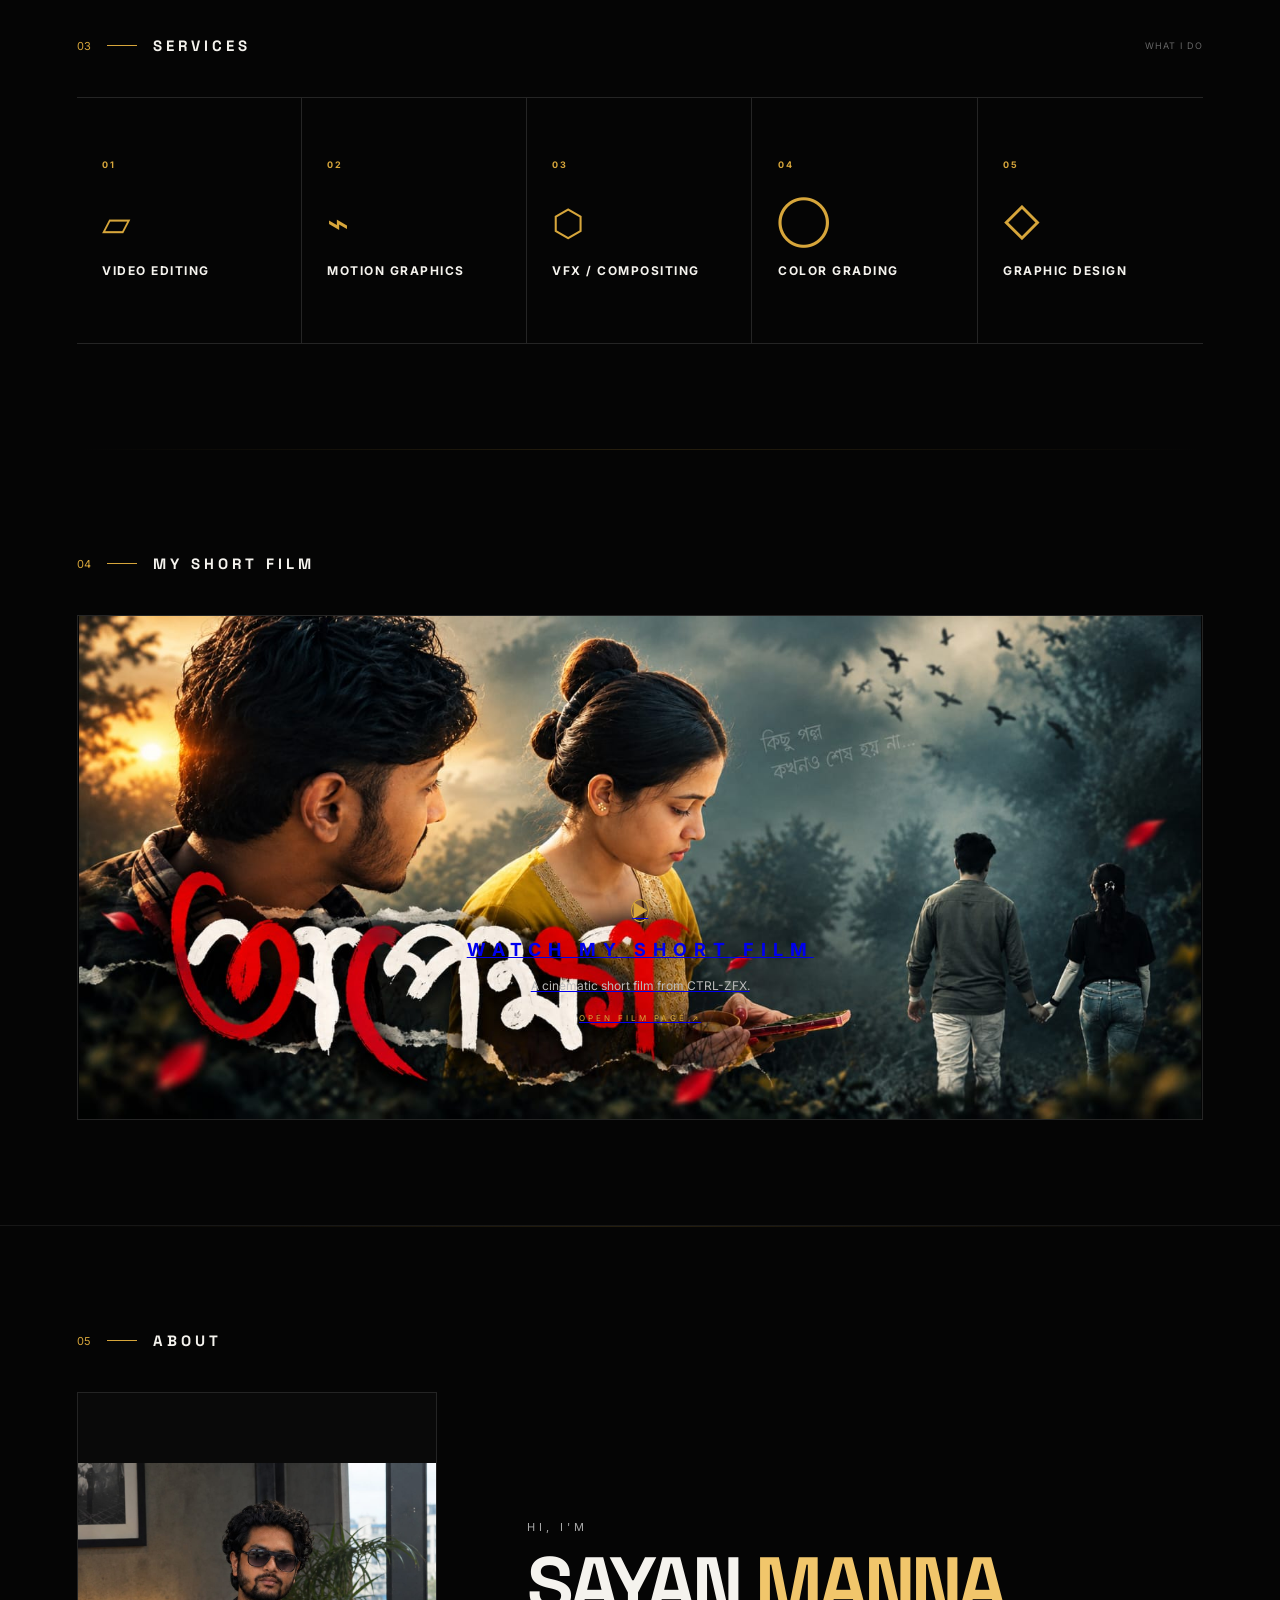
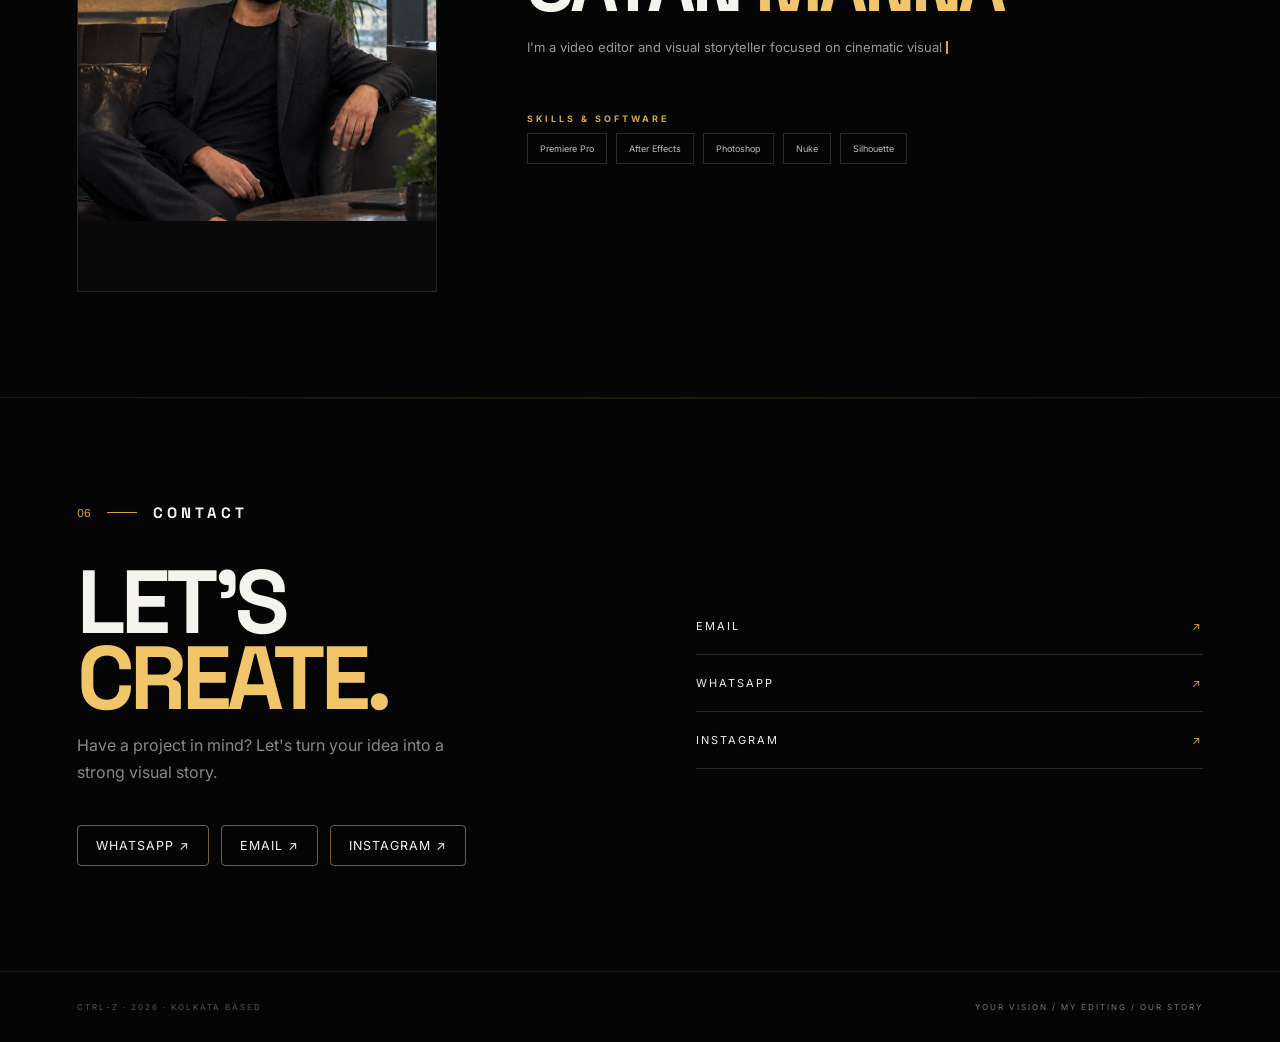
==== commit 1c664ed9: "Add files via upload" ====
--- a/index.html
+++ b/index.html
@@ -9,6 +9,7 @@
 <link rel="stylesheet" href="style.css">
 </head>
 <body>
+<div class="page-loader" id="pageLoader" aria-hidden="true"><div class="loader-inner"><div class="loader-mark">CTRL-ZFX</div><div class="loader-bar"></div></div></div>
 <div class="grain" aria-hidden="true"></div><div class="cursor-glow" aria-hidden="true"></div>
 <audio id="bgMusic" src="assets/ambient-cinematic-loop.wav" loop preload="auto"></audio><audio id="uiClick" src="assets/ui-click.wav" preload="auto"></audio><audio id="uiSoftClick" src="assets/ui-soft-click.wav" preload="auto"></audio>
 <button class="sound-toggle" id="soundToggle" type="button" aria-label="Turn sound on" aria-pressed="false"><span class="sound-icon">♪</span><span class="sound-text">SOUND OFF</span></button>
@@ -21,20 +22,20 @@
 <main>
 <section class="hero" id="home">
   <div class="hero-bg-wrap" aria-hidden="true">
-    <img src="assets/hero-bg.png" class="hero-bg" alt="">
+    <img src="assets/hero-bg.png" class="hero-bg" alt="" fetchpriority="high">
     <div class="hero-vignette"></div><div class="hero-gold-light"></div><div class="particles p1"></div><div class="particles p2"></div>
     <div class="horizon-line"></div>
   </div>
   <div class="hero-copy">
     <div class="eyebrow">VIDEO EDITOR <b>&</b> MOTION DESIGN</div>
-    <div class="hero-logo-wrap"><img class="hero-logo" src="assets/ctrl-zfx-logo.png" alt="CTRL-ZFX logo"></div>
+    <div class="hero-logo-wrap"><img class="hero-logo" src="assets/ctrl-zfx-logo.png" alt="CTRL-ZFX logo" fetchpriority="high"></div>
     <div class="tagline">TURNING IDEAS INTO VISUAL STORIES</div><div class="gold-line"></div>
     <p class="typewriter-text">Creative video editor, motion designer, and VFX artist based in Kolkata. I craft cinematic visuals that bring your vision to life.</p>
     <a class="button" href="#work">VIEW MY WORK <span>→</span></a>
   </div>
   <div class="hero-person-wrap" aria-hidden="true">
     <div class="orbit orbit-a"></div><div class="orbit orbit-b"></div><div class="person-aura"></div>
-    <img src="assets/sayan-cutout.png" class="hero-person" alt="Sayan Manna">
+    <img src="assets/sayan-cutout.png" class="hero-person" alt="Sayan Manna" fetchpriority="high">
     <div class="vfx-echo"><img src="assets/sayan-cutout.png" alt=""></div>
   </div>
   <div class="location"><span>⌖</span><div>KOLKATA, INDIA<br><small>HOWRAH BRIDGE</small></div></div>
--- a/style.css
+++ b/style.css
@@ -134,3 +134,16 @@
 .typewriter-text.is-typing::after{content:"";display:inline-block;width:2px;height:1em;margin-left:4px;background:var(--gold);vertical-align:-.15em;animation:typeCursor .75s steps(1) infinite;}
 @keyframes typeCursor{0%,45%{opacity:1}46%,100%{opacity:0}}
 @media(max-width:560px){.typewriter-text{min-height:5.8em}}
+
+/* V26 cinematic scroll + performance polish */
+body{background:#050505}
+.page-loader{position:fixed;inset:0;z-index:9999;background:#050505;display:grid;place-items:center;transition:opacity .6s ease,visibility .6s ease}.page-loader.hide{opacity:0;visibility:hidden;pointer-events:none}.loader-inner{text-align:center}.loader-mark{font:700 12px "Space Grotesk",sans-serif;letter-spacing:4px;color:var(--gold2)}.loader-bar{width:120px;height:1px;background:#222;margin:14px auto 0;overflow:hidden}.loader-bar:after{content:"";display:block;width:45%;height:100%;background:var(--gold);animation:loadbar 1.1s ease-in-out infinite}
+@keyframes loadbar{0%{transform:translateX(-110%)}100%{transform:translateX(280%)}}
+.section{position:relative;scroll-margin-top:76px;will-change:transform}.section:before{content:"";position:absolute;left:6%;right:6%;top:0;height:1px;background:linear-gradient(90deg,transparent,rgba(215,166,59,.16),transparent);transform:scaleX(.15);transform-origin:center;transition:transform 1.1s cubic-bezier(.2,.7,.2,1)}.section.in-view:before{transform:scaleX(1)}
+.project,.service-card,.reel-box,.about-photo,.contact-card{will-change:transform}.project{transform:translate3d(0,18px,0);opacity:0}.project.revealed{transform:translate3d(0,0,0)}
+.project-image{will-change:transform}
+.hero-copy,.hero-person-wrap{will-change:transform}
+.hero-bg{will-change:transform}
+.nav.scrolled{background:rgba(5,5,5,.82);backdrop-filter:blur(16px);box-shadow:0 10px 35px rgba(0,0,0,.2)}
+@media(max-width:700px){.section:before{left:5%;right:5%}.project{transform:translate3d(0,12px,0)}.nav-links{z-index:2}.hero-bg{animation-duration:28s}}
+@media(prefers-reduced-motion:reduce){.page-loader{transition:none}.section:before{transition:none}.project{opacity:1;transform:none}.nav.scrolled{backdrop-filter:none}}
